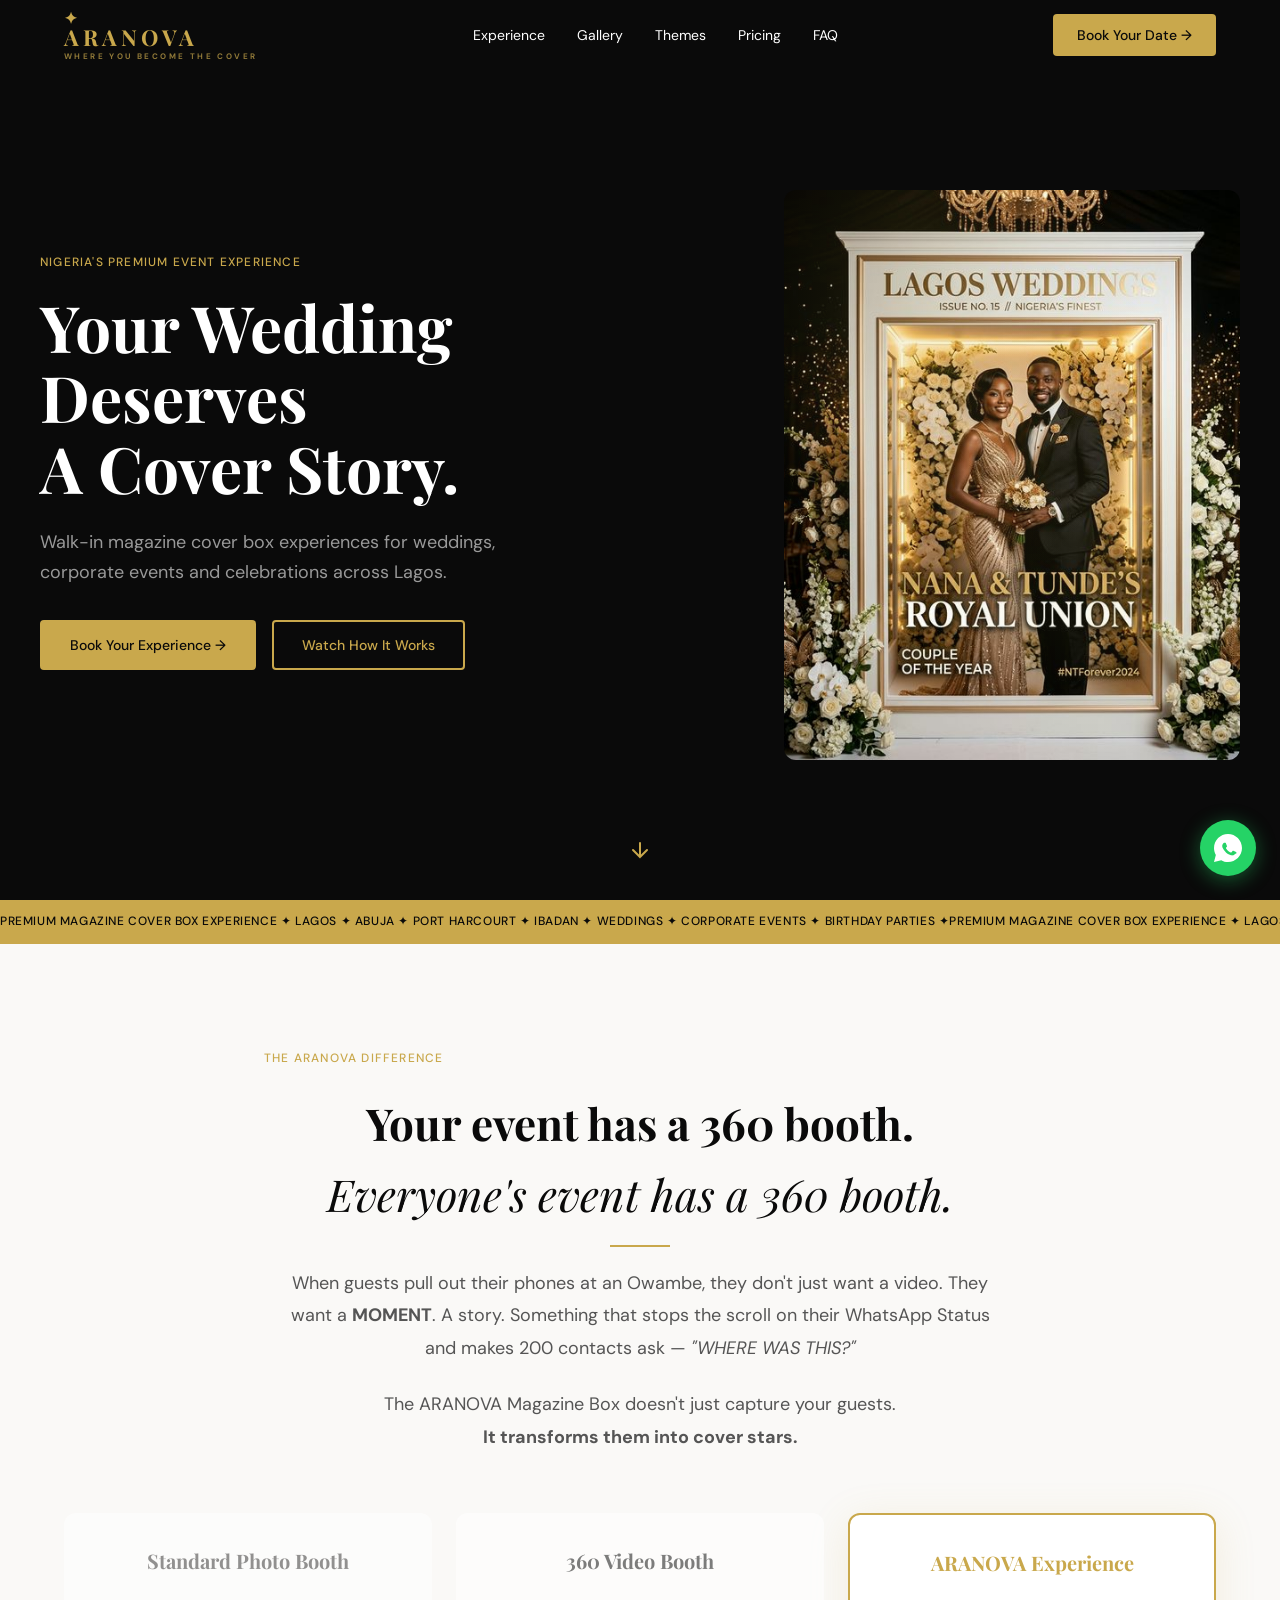
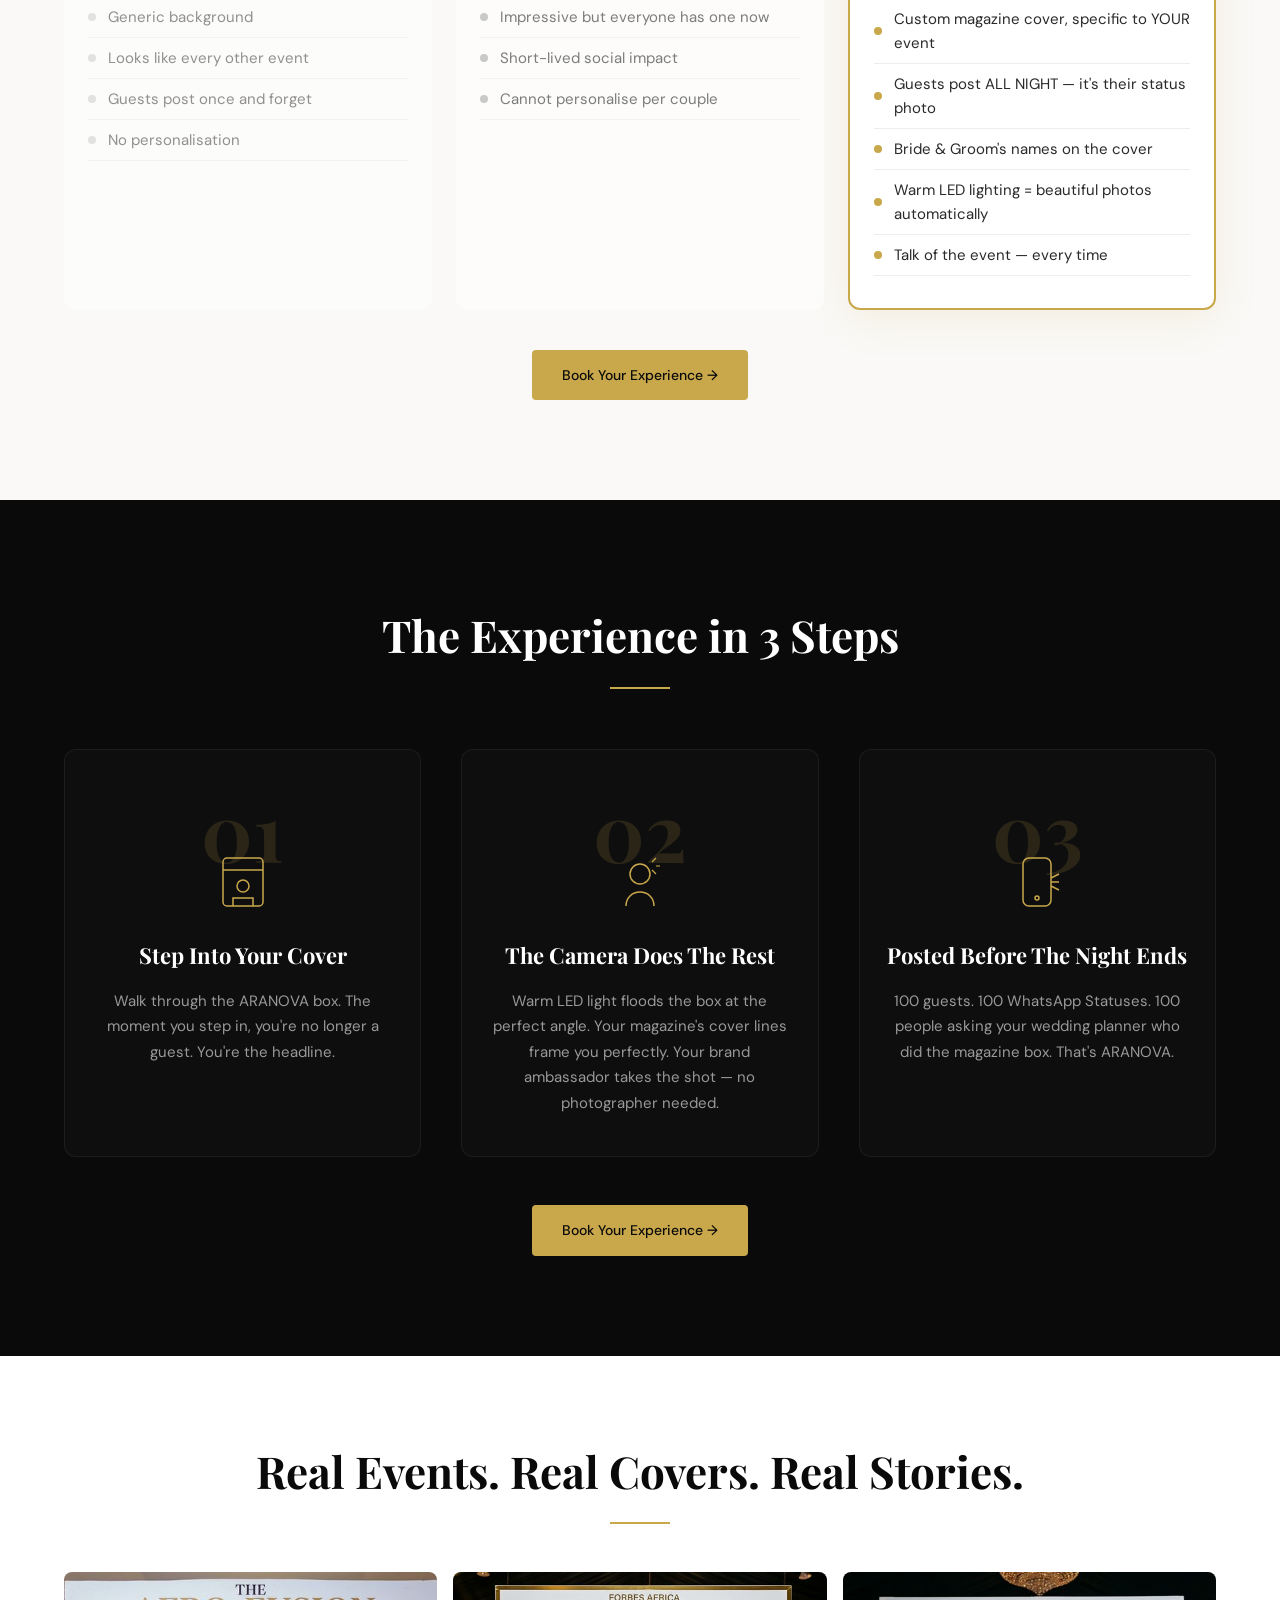
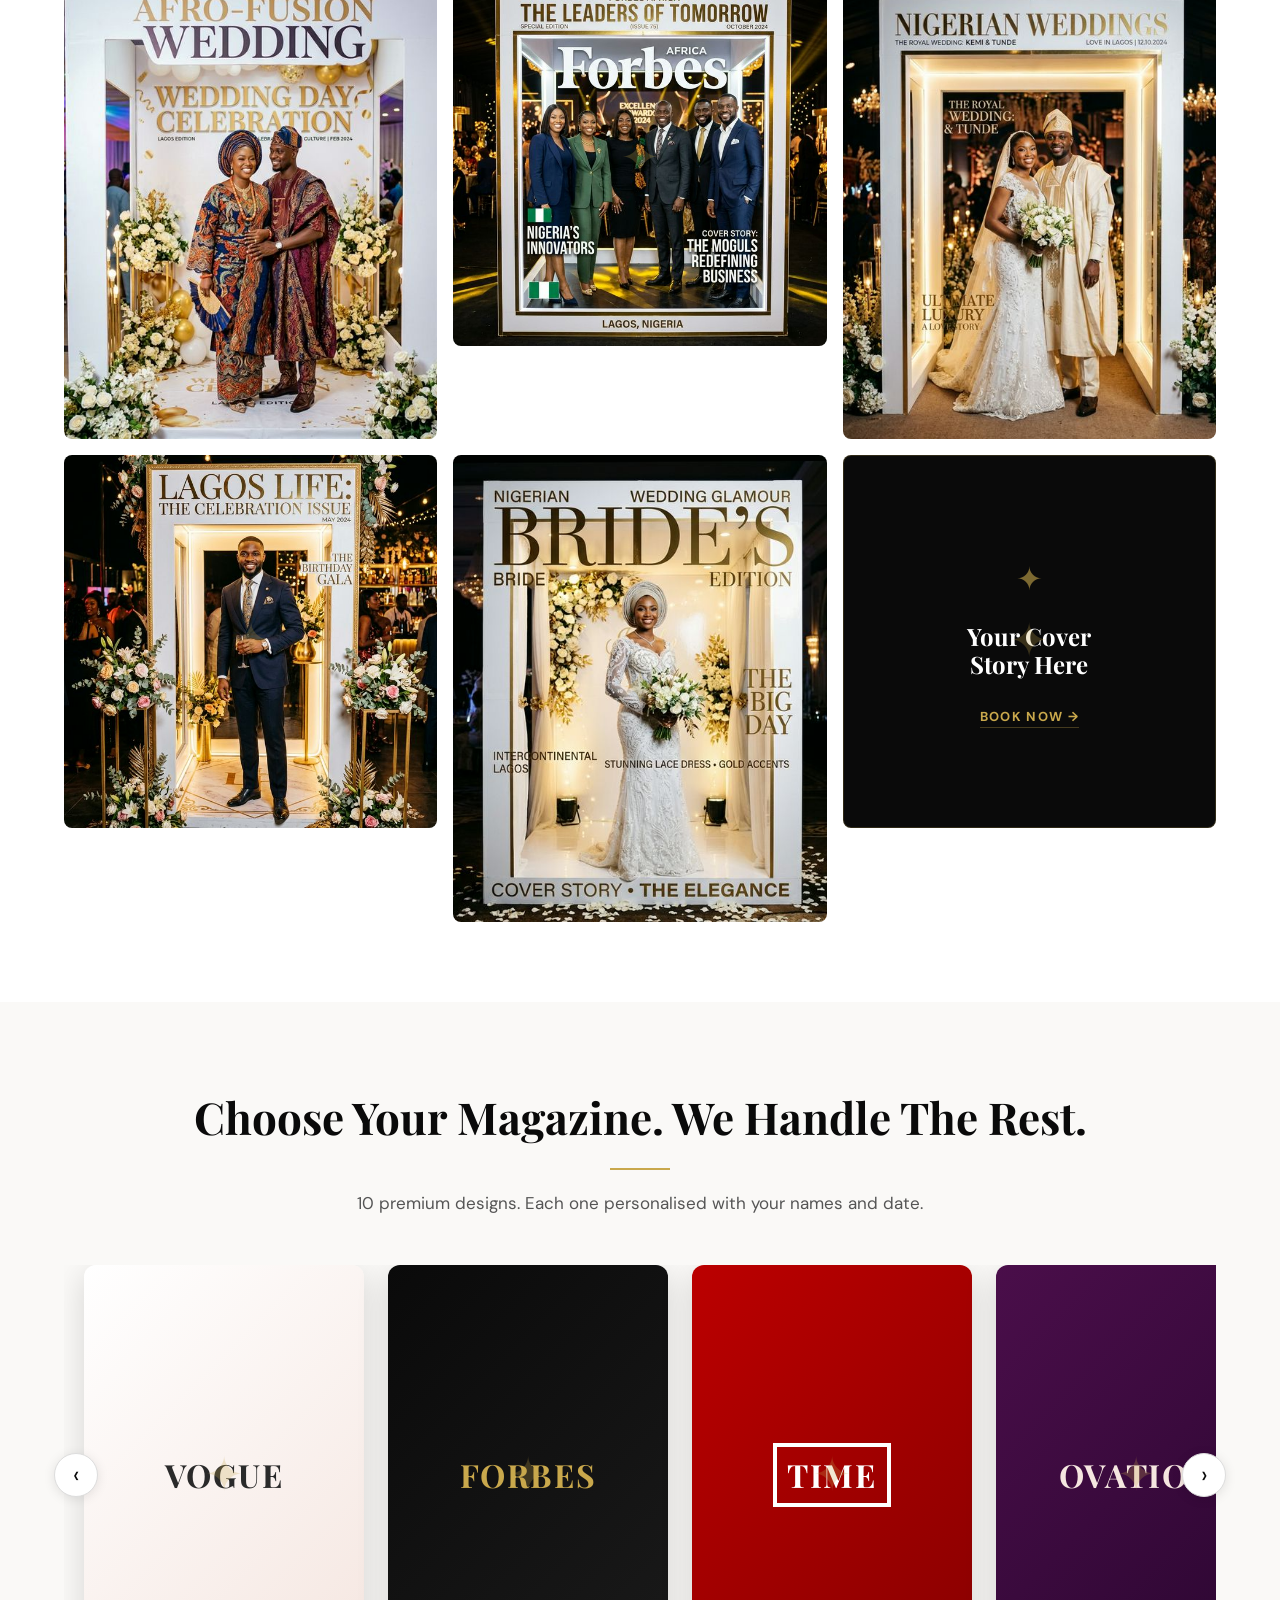
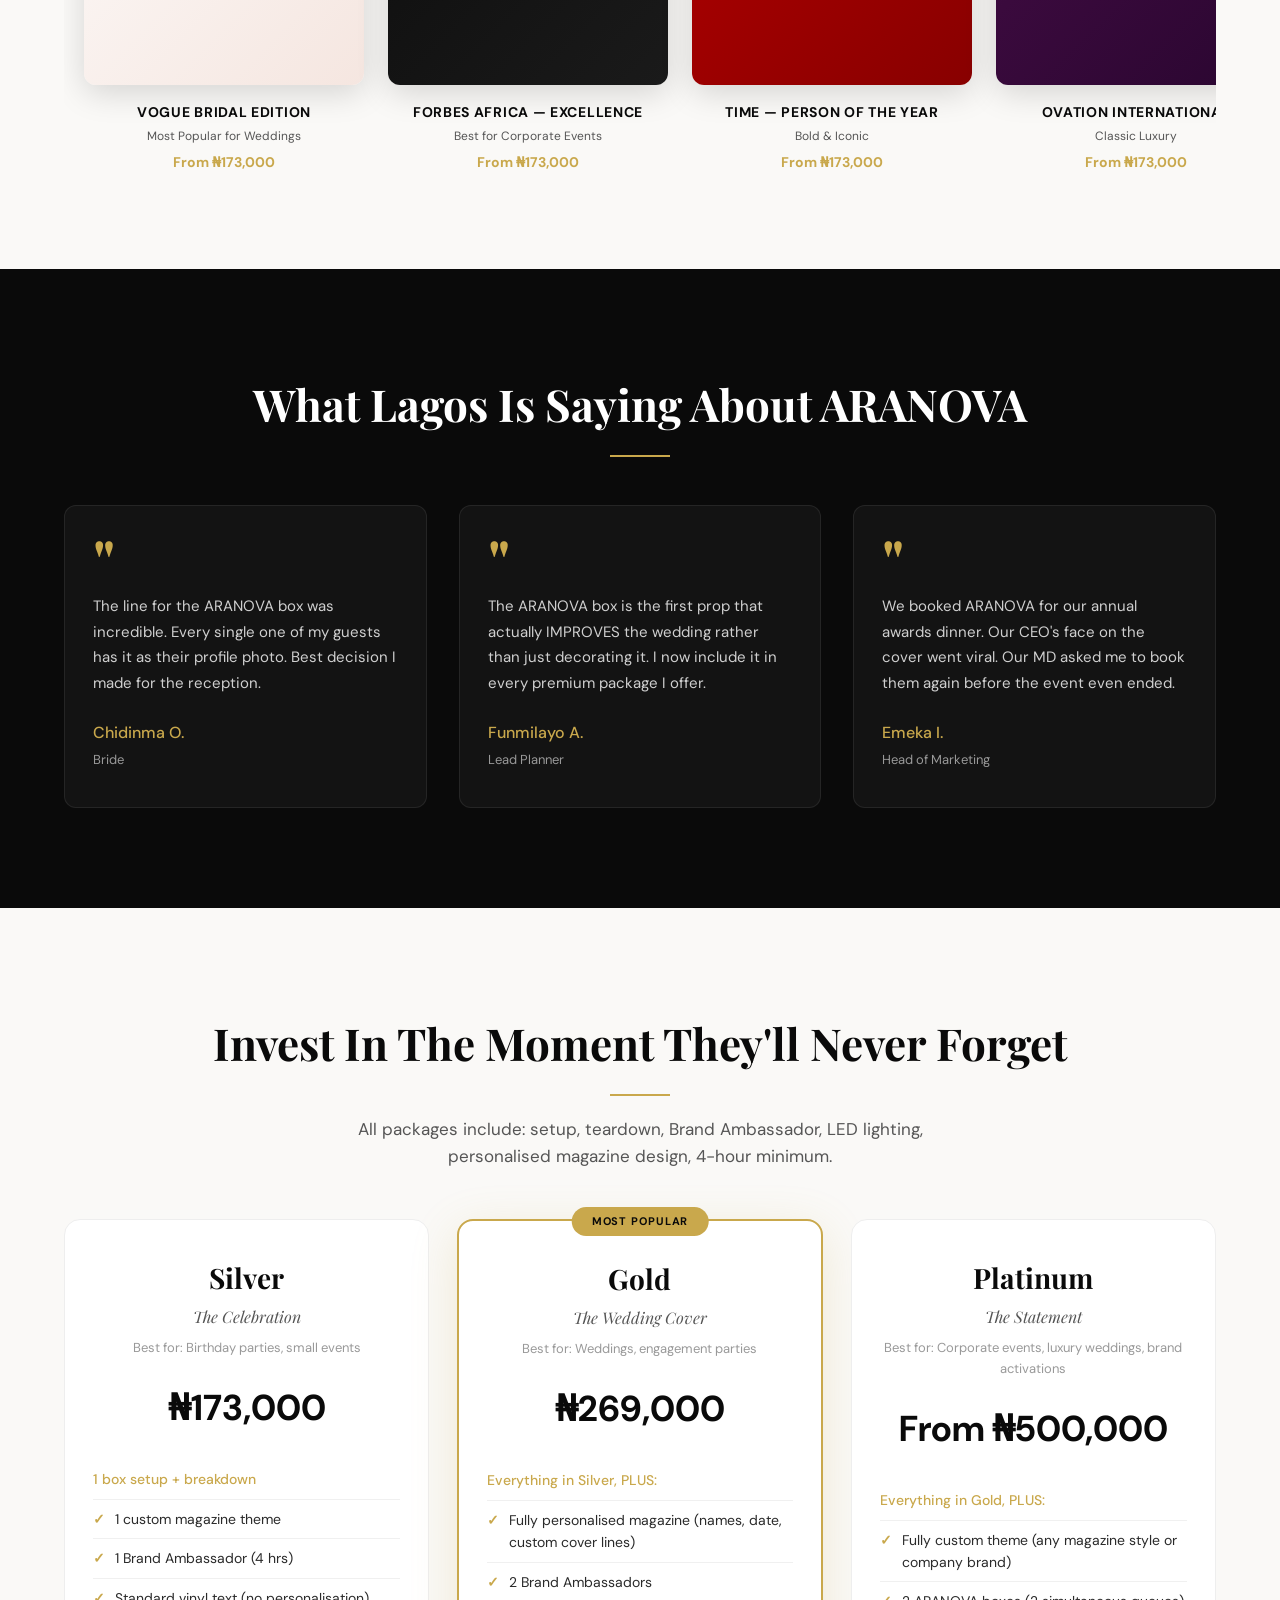
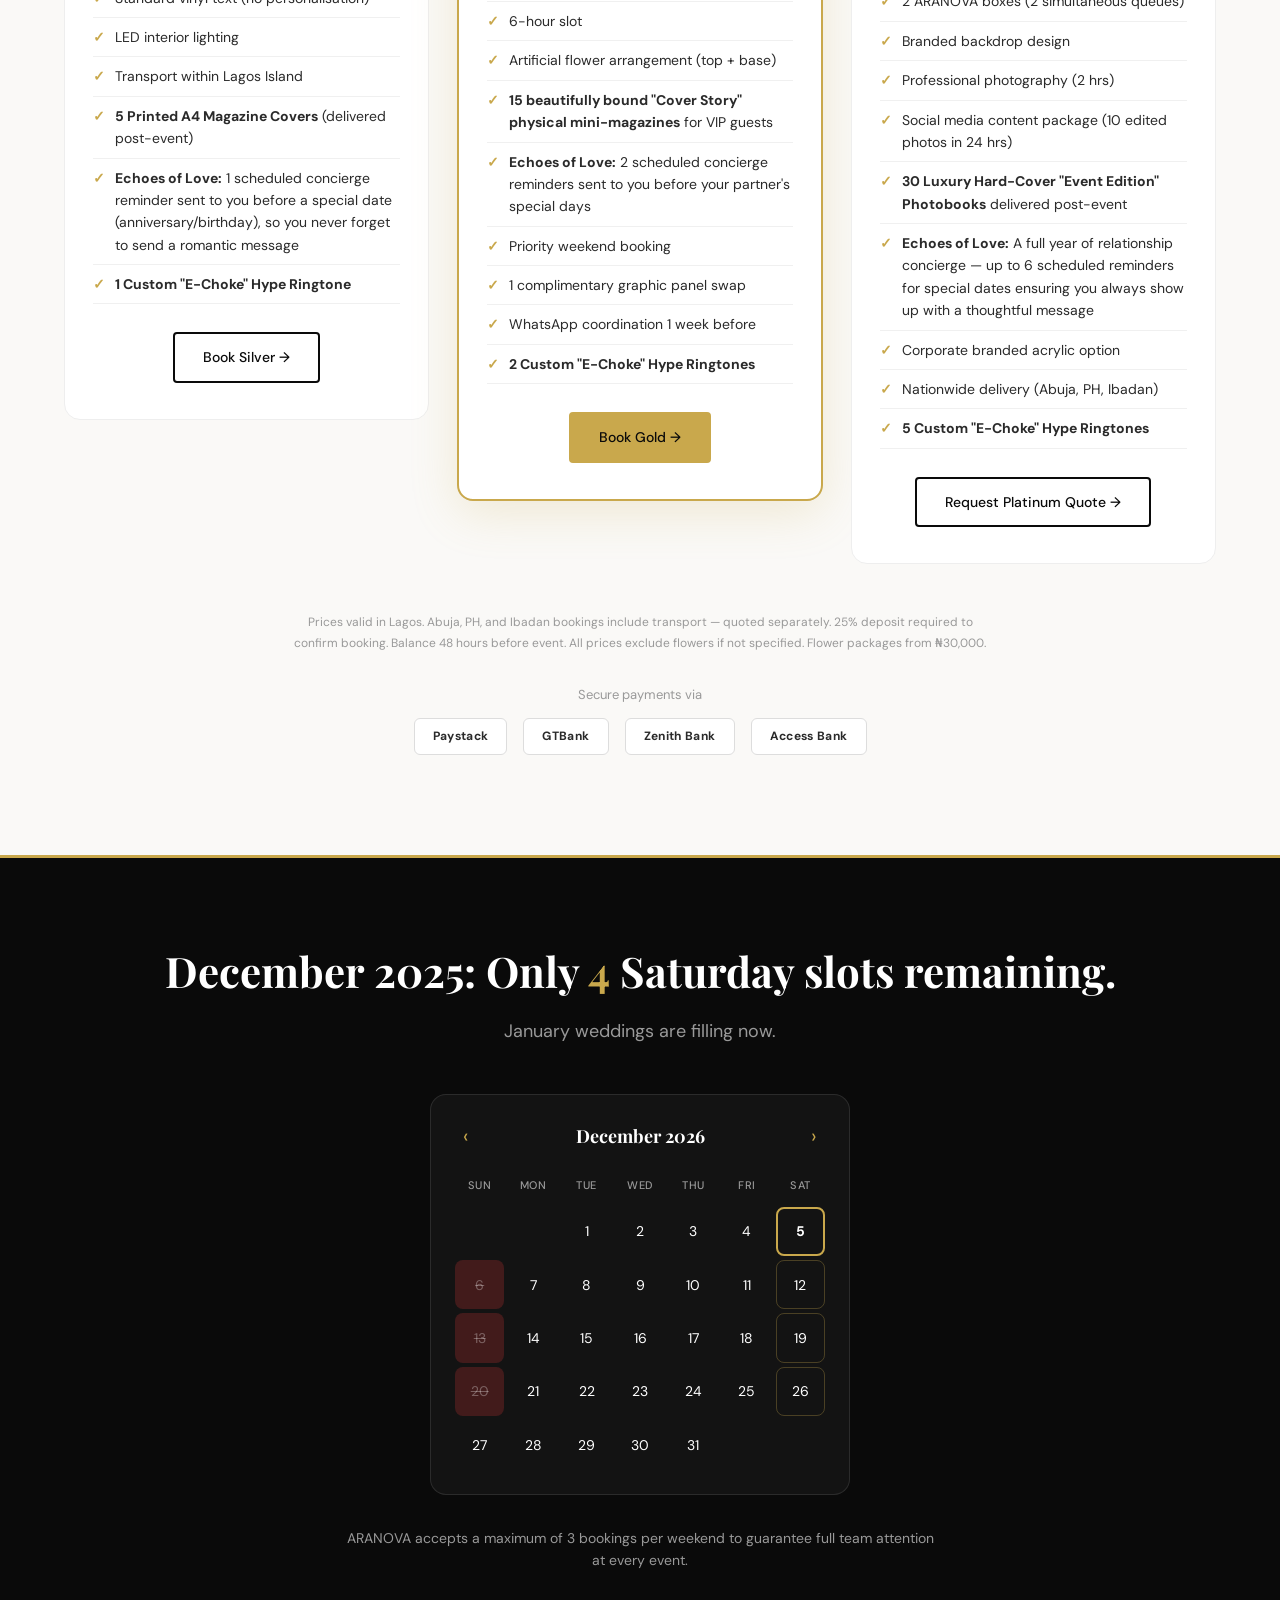
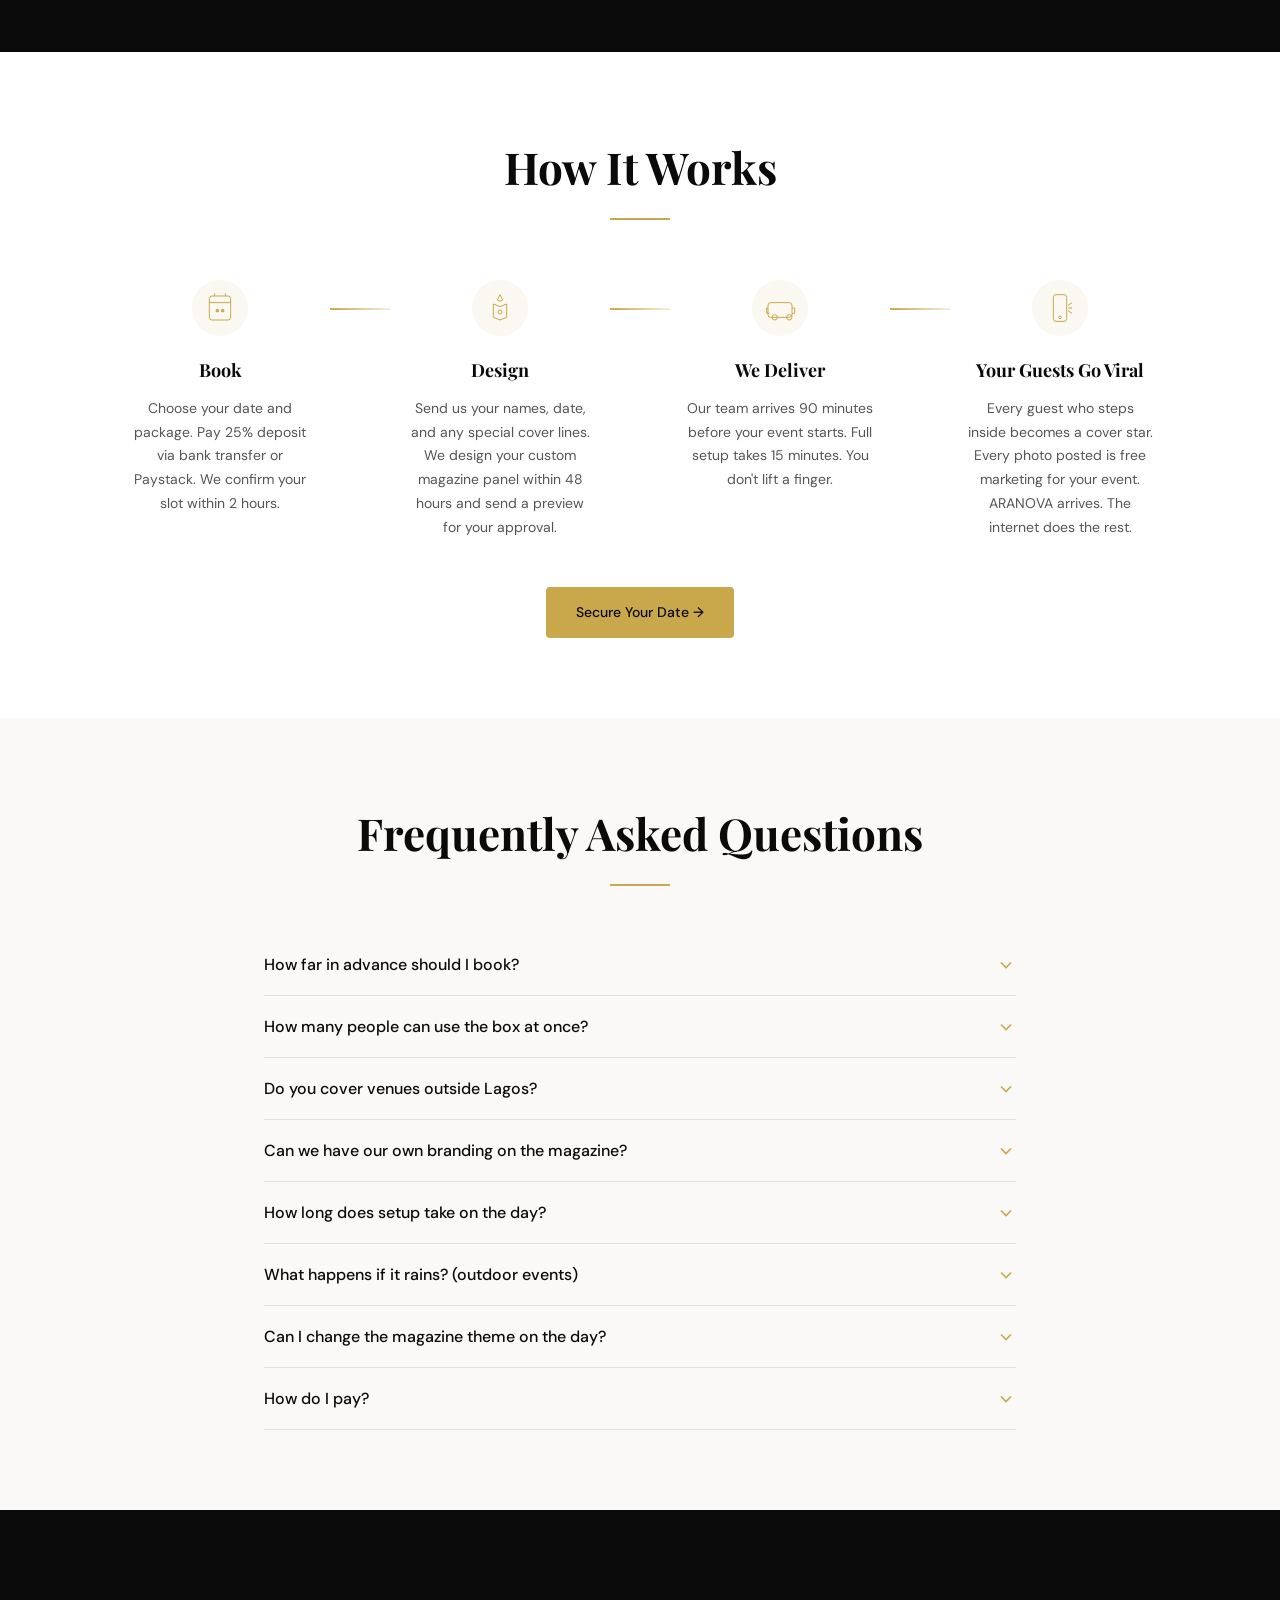
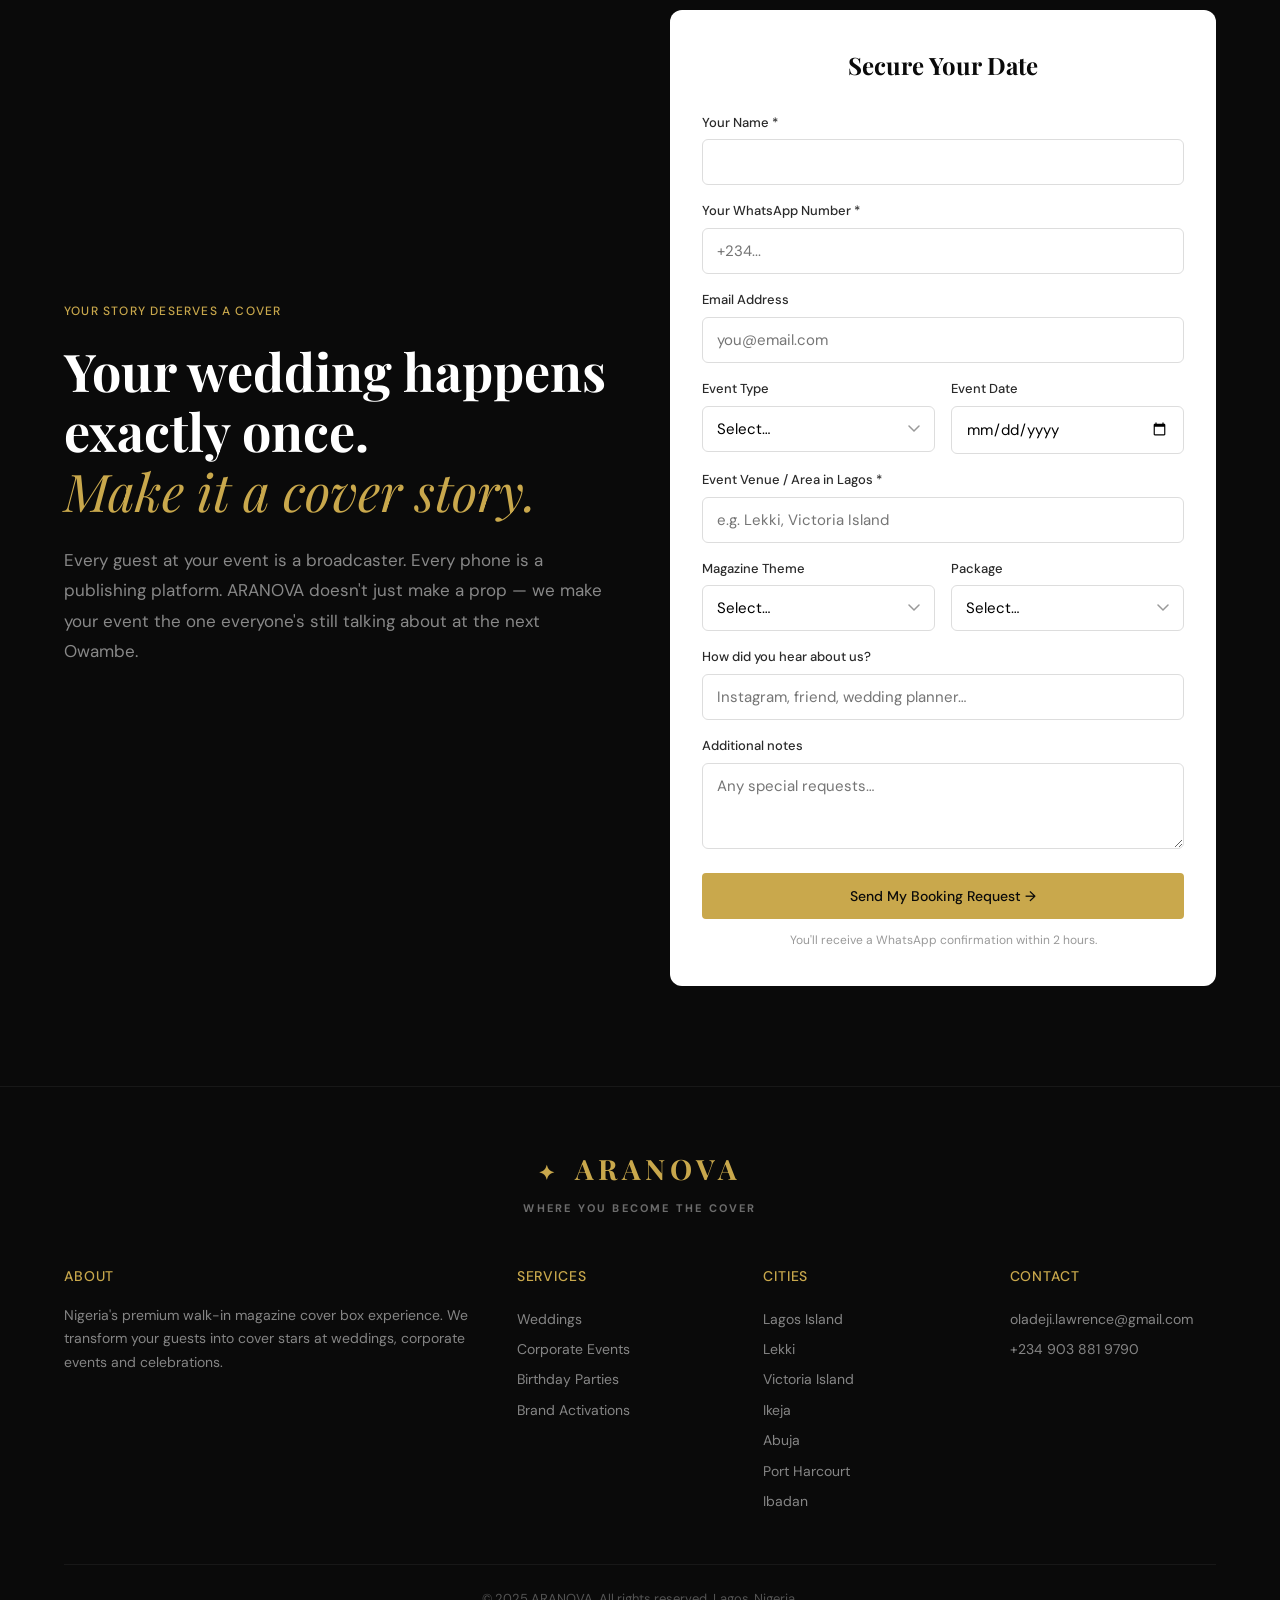
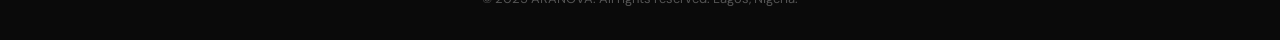
==== index.html @ da3902a8 "Add E-Choke ringtones to pricing deliverables" ====
<!DOCTYPE html>
<html lang="en">

<head>
  <meta charset="UTF-8">
  <meta name="viewport" content="width=device-width, initial-scale=1.0">
  <title>ARANOVA — Magazine Cover Box Experience | Lagos Weddings &amp; Events</title>
  <meta name="description"
    content="Nigeria's premium walk-in magazine cover box for weddings, corporate events and celebrations. VOGUE, Forbes, TIME themes. Lagos, Abuja, Port Harcourt, Ibadan. Book your date.">
  <meta name="keywords"
    content="magazine cover box Lagos, Vogue photo box Nigeria, wedding photo experience Lagos, magazine photo booth Nigeria, Owambe photo box, wedding prop Lagos, magazine cover photo Nigeria, corporate event photo experience Abuja">
  <meta name="author" content="ARANOVA">
  <meta name="robots" content="index, follow">

  <!-- Open Graph -->
  <meta property="og:title" content="ARANOVA — Magazine Cover Box Experience | Lagos Weddings & Events">
  <meta property="og:description"
    content="Nigeria's premium walk-in magazine cover box for weddings, corporate events and celebrations. Book your date.">
  <meta property="og:image" content="assets/hero.jpg">
  <meta property="og:url" content="https://aranova.ng">
  <meta property="og:type" content="website">
  <meta property="og:locale" content="en_NG">

  <!-- Twitter Card -->
  <meta name="twitter:card" content="summary_large_image">
  <meta name="twitter:title" content="ARANOVA — Magazine Cover Box Experience">
  <meta name="twitter:description"
    content="Nigeria's premium walk-in magazine cover box for weddings, corporate events and celebrations.">
  <meta name="twitter:image" content="assets/hero.jpg">

  <!-- Google Fonts -->
  <link rel="preconnect" href="https://fonts.googleapis.com">
  <link rel="preconnect" href="https://fonts.gstatic.com" crossorigin>
  <link
    href="https://fonts.googleapis.com/css2?family=Playfair+Display:ital,wght@0,700;1,400&family=DM+Sans:wght@400;500;700&display=swap"
    rel="stylesheet">

  <link rel="stylesheet" href="styles.css">

  <!-- JSON-LD Schema -->
  <script type="application/ld+json">
  {
    "@context": "https://schema.org",
    "@type": "LocalBusiness",
    "name": "ARANOVA",
    "description": "Nigeria's premium walk-in magazine cover box experience for weddings, corporate events and celebrations.",
    "url": "https://aranova.ng",
    "telephone": "+2349038819790",
    "email": "oladeji.lawrence@gmail.com",
    "address": {
      "@type": "PostalAddress",
      "addressLocality": "Lagos",
      "addressCountry": "NG"
    },
    "areaServed": ["Lagos", "Abuja", "Port Harcourt", "Ibadan"],
    "priceRange": "₦₦₦"
  }
  </script>
  <script type="application/ld+json">
  {
    "@context": "https://schema.org",
    "@type": "EventService",
    "name": "ARANOVA Magazine Cover Box Experience",
    "provider": {
      "@type": "LocalBusiness",
      "name": "ARANOVA"
    },
    "serviceType": "Walk-in magazine cover photo experience",
    "areaServed": ["Lagos", "Abuja", "Port Harcourt"]
  }
  </script>

  <!-- Google Analytics 4 (replace G-XXXXXXXXXX with your ID) -->
  <script async src="https://www.googletagmanager.com/gtag/js?id=G-XXXXXXXXXX"></script>
  <script>
    window.dataLayer = window.dataLayer || [];
    function gtag() { dataLayer.push(arguments); }
    gtag('js', new Date());
    gtag('config', 'G-XXXXXXXXXX');
  </script>
</head>

<body>
  <!-- Scroll Progress Bar -->
  <div class="scroll-progress" id="scrollProgress"></div>

  <!-- ============================================ -->
  <!-- SECTION 3.1 — STICKY NAVIGATION BAR          -->
  <!-- ============================================ -->
  <nav class="navbar" id="navbar">
    <div class="nav-container">
      <a href="#" class="nav-logo">
        <span class="logo-star">✦</span> ARANOVA
        <span class="logo-tagline">WHERE YOU BECOME THE COVER</span>
      </a>
      <ul class="nav-links" id="navLinks">
        <li><a href="#experience" data-nav>Experience</a></li>
        <li><a href="#gallery" data-nav>Gallery</a></li>
        <li><a href="#themes" data-nav>Themes</a></li>
        <li><a href="#pricing" data-nav>Pricing</a></li>
        <li><a href="#faq" data-nav>FAQ</a></li>
      </ul>
      <a href="#booking" class="nav-cta" data-cta="nav_book">Book Your Date →</a>
      <button class="nav-toggle" id="navToggle" aria-label="Toggle navigation">
        <span></span><span></span><span></span>
      </button>
    </div>
  </nav>

  <!-- ============================================ -->
  <!-- SECTION 3.2 — HERO SECTION                   -->
  <!-- ============================================ -->
  <section class="hero" id="hero">
    <div class="hero-content">
      <div class="hero-text">
        <span class="hero-label reveal">NIGERIA'S PREMIUM EVENT EXPERIENCE</span>
        <h1 class="hero-headline reveal">Your Wedding Deserves<br>A Cover Story.</h1>
        <p class="hero-sub reveal">Walk-in magazine cover box experiences for weddings, corporate events and
          celebrations across Lagos.</p>
        <div class="hero-ctas reveal">
          <a href="#booking" class="btn btn-primary" data-cta="hero_book">Book Your Experience →</a>
          <a href="#experience" class="btn btn-secondary" data-cta="hero_watch">Watch How It Works</a>
        </div>
      </div>
      <div class="hero-visual reveal">
        <div class="hero-image-wrapper">
          <img src="assets/hero.jpg"
            alt="ARANOVA magazine cover box experience — couple posing in a luxury white box with floral accents"
            loading="eager" width="600" height="750">
          <div class="sparkle-overlay"></div>
        </div>
      </div>
    </div>
    <a href="#ticker" class="scroll-indicator" aria-label="Scroll down">
      <svg width="24" height="24" viewBox="0 0 24 24" fill="none">
        <path d="M12 5v14M5 12l7 7 7-7" stroke="#C9A84C" stroke-width="2" stroke-linecap="round" />
      </svg>
    </a>
  </section>

  <!-- ============================================ -->
  <!-- SECTION 3.3 — SOCIAL PROOF TICKER             -->
  <!-- ============================================ -->
  <section class="ticker" id="ticker">
    <div class="ticker-track">
      <div class="ticker-content">
        <span>PREMIUM MAGAZINE COVER BOX EXPERIENCE ✦ LAGOS ✦ ABUJA ✦ PORT HARCOURT ✦ IBADAN ✦ WEDDINGS ✦ CORPORATE
          EVENTS ✦ BIRTHDAY PARTIES ✦ </span>
        <span>PREMIUM MAGAZINE COVER BOX EXPERIENCE ✦ LAGOS ✦ ABUJA ✦ PORT HARCOURT ✦ IBADAN ✦ WEDDINGS ✦ CORPORATE
          EVENTS ✦ BIRTHDAY PARTIES ✦ </span>
      </div>
    </div>
  </section>

  <!-- ============================================ -->
  <!-- SECTION 3.4 — THE PROBLEM SECTION             -->
  <!-- ============================================ -->
  <section class="difference" id="difference">
    <div class="container narrow">
      <span class="eyebrow reveal">THE ARANOVA DIFFERENCE</span>
      <h2 class="section-title reveal">Your event has a 360 booth.<br><em>Everyone's event has a 360 booth.</em></h2>
      <p class="difference-body reveal">When guests pull out their phones at an Owambe, they don't just want a video.
        They want a <strong>MOMENT</strong>. A story. Something that stops the scroll on their WhatsApp Status and makes
        200 contacts ask — <em>"WHERE WAS THIS?"</em></p>
      <p class="difference-body reveal">The ARANOVA Magazine Box doesn't just capture your guests.<br><strong>It
          transforms them into cover stars.</strong></p>
    </div>
    <div class="container comparison-grid reveal">
      <div class="comparison-card comparison-faded">
        <h3>Standard Photo Booth</h3>
        <ul>
          <li>Generic background</li>
          <li>Looks like every other event</li>
          <li>Guests post once and forget</li>
          <li>No personalisation</li>
        </ul>
      </div>
      <div class="comparison-card comparison-blurred">
        <h3>360 Video Booth</h3>
        <ul>
          <li>Impressive but everyone has one now</li>
          <li>Short-lived social impact</li>
          <li>Cannot personalise per couple</li>
        </ul>
      </div>
      <div class="comparison-card comparison-highlight">
        <h3>ARANOVA Experience</h3>
        <ul>
          <li>Custom magazine cover, specific to YOUR event</li>
          <li>Guests post ALL NIGHT — it's their status photo</li>
          <li>Bride &amp; Groom's names on the cover</li>
          <li>Warm LED lighting = beautiful photos automatically</li>
          <li>Talk of the event — every time</li>
        </ul>
      </div>
    </div>
    <div class="container" style="text-align:center;margin-top:2.5rem;">
      <a href="#booking" class="btn btn-primary" data-cta="difference_book">Book Your Experience →</a>
    </div>
  </section>

  <!-- ============================================ -->
  <!-- SECTION 3.5 — THE EXPERIENCE SECTION          -->
  <!-- ============================================ -->
  <section class="experience" id="experience">
    <div class="container">
      <h2 class="section-title light reveal">The Experience in 3 Steps</h2>
      <div class="steps-grid">
        <div class="step-card reveal">
          <span class="step-number">01</span>
          <div class="step-icon">
            <svg viewBox="0 0 64 64" fill="none" stroke="#C9A84C" stroke-width="1.5">
              <rect x="12" y="8" width="40" height="48" rx="4" />
              <path d="M12 20h40M22 56v-8h20v8" />
              <circle cx="32" cy="36" r="6" />
            </svg>
          </div>
          <h3>Step Into Your Cover</h3>
          <p>Walk through the ARANOVA box. The moment you step in, you're no longer a guest. You're the headline.</p>
        </div>
        <div class="step-card reveal">
          <span class="step-number">02</span>
          <div class="step-icon">
            <svg viewBox="0 0 64 64" fill="none" stroke="#C9A84C" stroke-width="1.5">
              <circle cx="32" cy="24" r="10" />
              <path d="M18 56c0-8 6-14 14-14s14 6 14 14" />
              <path d="M44 12l4-4M48 16l4 0M44 20l4 4" stroke-width="1.2" />
            </svg>
          </div>
          <h3>The Camera Does The Rest</h3>
          <p>Warm LED light floods the box at the perfect angle. Your magazine's cover lines frame you perfectly. Your
            brand ambassador takes the shot — no photographer needed.</p>
        </div>
        <div class="step-card reveal">
          <span class="step-number">03</span>
          <div class="step-icon">
            <svg viewBox="0 0 64 64" fill="none" stroke="#C9A84C" stroke-width="1.5">
              <rect x="18" y="8" width="28" height="48" rx="6" />
              <circle cx="32" cy="48" r="2" />
              <path d="M46 28l8-4M46 32h8M46 36l8 4" />
            </svg>
          </div>
          <h3>Posted Before The Night Ends</h3>
          <p>100 guests. 100 WhatsApp Statuses. 100 people asking your wedding planner who did the magazine box. That's
            ARANOVA.</p>
        </div>
      </div>
      <div style="text-align:center;margin-top:3rem;">
        <a href="#booking" class="btn btn-primary" data-cta="experience_book">Book Your Experience →</a>
      </div>
    </div>
  </section>

  <!-- ============================================ -->
  <!-- SECTION 3.6 — PHOTO GALLERY                   -->
  <!-- ============================================ -->
  <section class="gallery" id="gallery">
    <div class="container">
      <h2 class="section-title reveal">Real Events. Real Covers. Real Stories.</h2>
      <div class="gallery-grid">
        <div class="gallery-item portrait reveal">
          <div class="gallery-overlay"><span></span></div><img src="assets/gallery-5.jpg"
            alt="Wedding couple at ARANOVA magazine cover box" loading="lazy" width="400" height="500">
        </div>
        <div class="gallery-item square reveal">
          <div class="gallery-overlay"><span></span></div><img src="assets/gallery-4.jpg"
            alt="Corporate event ARANOVA cover" loading="lazy" width="400" height="400">
        </div>
        <div class="gallery-item portrait reveal">
          <div class="gallery-overlay"><span></span></div><img src="assets/gallery-1.jpg"
            alt="Bride in ARANOVA magazine box" loading="lazy" width="400" height="500">
        </div>
        <div class="gallery-item square reveal">
          <div class="gallery-overlay"><span></span></div><img src="assets/gallery-2.jpg"
            alt="Birthday celebration ARANOVA experience" loading="lazy" width="400" height="400">
        </div>
        <div class="gallery-item portrait reveal">
          <div class="gallery-overlay"><span></span></div><img src="assets/gallery-3.jpg"
            alt="Bride inside ARANOVA cover" loading="lazy" width="400" height="500">
        </div>
        <!-- 6th item to complete the grid -->
        <a href="#booking" class="gallery-item square reveal gallery-cta-item">
          <div class="gallery-cta-content">
            <span class="gallery-cta-star">✦</span>
            <h3>Your Cover<br>Story Here</h3>
            <span class="gallery-cta-link">Book Now →</span>
          </div>
        </a>
      </div>
    </div>
  </section>

  <!-- ============================================ -->
  <!-- SECTION 3.7 — MAGAZINE THEME SHOWCASE         -->
  <!-- ============================================ -->
  <section class="themes" id="themes">
    <div class="container">
      <h2 class="section-title reveal">Choose Your Magazine. We Handle The Rest.</h2>
      <p class="section-subtitle reveal">10 premium designs. Each one personalised with your names and date.</p>
      <div class="themes-carousel-wrapper">
        <button class="carousel-arrow carousel-prev" id="themesPrev" aria-label="Previous theme">‹</button>
        <div class="themes-track" id="themesTrack">
          <div class="theme-card reveal">
            <div class="theme-preview" style="background:linear-gradient(135deg,#fff 0%,#f5e6e0 100%);">
              <div class="theme-placeholder">VOGUE</div>
            </div>
            <span class="theme-name">VOGUE BRIDAL EDITION</span>
            <span class="theme-tag">Most Popular for Weddings</span>
            <span class="theme-price">From ₦173,000</span>
          </div>
          <div class="theme-card reveal">
            <div class="theme-preview" style="background:linear-gradient(135deg,#0a0a0a 0%,#1a1a1a 100%);">
              <div class="theme-placeholder" style="color:#C9A84C">FORBES</div>
            </div>
            <span class="theme-name">FORBES AFRICA — EXCELLENCE</span>
            <span class="theme-tag">Best for Corporate Events</span>
            <span class="theme-price">From ₦173,000</span>
          </div>
          <div class="theme-card reveal">
            <div class="theme-preview" style="background:linear-gradient(135deg,#b00 0%,#800 100%);">
              <div class="theme-placeholder" style="color:white; border:4px solid white; padding:10px;">TIME</div>
            </div>
            <span class="theme-name">TIME — PERSON OF THE YEAR</span>
            <span class="theme-tag">Bold &amp; Iconic</span>
            <span class="theme-price">From ₦173,000</span>
          </div>
          <div class="theme-card reveal">
            <div class="theme-preview" style="background:linear-gradient(135deg,#4a0e4a 0%,#2a0630 100%);">
              <div class="theme-placeholder" style="color:#f5e6e0">OVATION</div>
            </div>
            <span class="theme-name">OVATION INTERNATIONAL</span>
            <span class="theme-tag">Classic Luxury</span>
            <span class="theme-price">From ₦173,000</span>
          </div>
          <div class="theme-card reveal">
            <div class="theme-preview" style="background:linear-gradient(135deg,#c88040 0%,#a06030 100%);">
              <div class="theme-placeholder" style="color:white;font-family:serif;">CITY PEOPLE</div>
            </div>
            <span class="theme-name">CITY PEOPLE — SOCIETY WEDDING</span>
            <span class="theme-tag">Warm &amp; Nigerian</span>
            <span class="theme-price">From ₦173,000</span>
          </div>
          <div class="theme-card reveal">
            <div class="theme-preview" style="background:linear-gradient(135deg,#e040a0 0%,#8020c0 100%);">
              <div class="theme-placeholder" style="color:white;font-weight:900;letter-spacing:4px;">ARISE</div>
            </div>
            <span class="theme-name">ARISE MAGAZINE</span>
            <span class="theme-tag">Fashion-Forward</span>
            <span class="theme-price">From ₦173,000</span>
          </div>
          <div class="theme-card reveal">
            <div class="theme-preview" style="background:linear-gradient(135deg,#c9a84c 0%,#0a0a0a 100%);">
              <div class="theme-placeholder" style="color:white;font-family:sans-serif;font-weight:700;">LAGOS<br>BIG
                BOY</div>
            </div>
            <span class="theme-name">LAGOS BIG BOY / BIG GIRL</span>
            <span class="theme-tag">Bold &amp; Fun</span>
            <span class="theme-price">From ₦173,000</span>
          </div>
          <div class="theme-card reveal">
            <div class="theme-preview" style="background:linear-gradient(135deg,#0a1a3a 0%,#0a0a2a 100%);">
              <div class="theme-placeholder" style="color:#C9A84C;font-family:serif;">CEO</div>
            </div>
            <span class="theme-name">CEO OF THE YEAR — CORPORATE</span>
            <span class="theme-tag">Best for Awards &amp; Galas</span>
            <span class="theme-price">From ₦173,000</span>
          </div>
          <div class="theme-card reveal">
            <div class="theme-preview" style="background:linear-gradient(135deg,#1a5a1a 0%,#0a3a0a 100%);">
              <div class="theme-placeholder" style="color:white;font-weight:700;">ASO ROCK</div>
            </div>
            <span class="theme-name">ASO ROCK ROCKSTAR</span>
            <span class="theme-tag">Humorous &amp; Memorable</span>
            <span class="theme-price">From ₦173,000</span>
          </div>
          <div class="theme-card reveal">
            <div class="theme-preview" style="background:linear-gradient(135deg,#ff6040 0%,#c02040 100%);">
              <div class="theme-placeholder" style="color:white;font-family:serif;font-style:italic;">Nollywood</div>
            </div>
            <span class="theme-name">NOLLYWOOD STAR</span>
            <span class="theme-tag">Entertainment Vibes</span>
            <span class="theme-price">From ₦173,000</span>
          </div>
        </div>
        <button class="carousel-arrow carousel-next" id="themesNext" aria-label="Next theme">›</button>
      </div>
    </div>
  </section>

  <!-- ============================================ -->
  <!-- SECTION 3.8 — TESTIMONIALS                    -->
  <!-- ============================================ -->
  <section class="testimonials" id="testimonials">
    <div class="container">
      <h2 class="section-title light reveal">What Lagos Is Saying About ARANOVA</h2>
      <div class="testimonials-grid">
        <div class="testimonial-card reveal">
          <span class="quote-mark">"</span>
          <p>The line for the ARANOVA box was incredible. Every single one of my guests has it as their profile photo.
            Best decision I made for the reception.</p>
          <div class="testimonial-author">
            <strong>Chidinma O.</strong>
            <span>Bride</span>
          </div>
        </div>
        <div class="testimonial-card reveal">
          <span class="quote-mark">"</span>
          <p>The ARANOVA box is the first prop that actually IMPROVES the wedding rather than just decorating it. I now
            include it in every premium package I offer.</p>
          <div class="testimonial-author">
            <strong>Funmilayo A.</strong>
            <span>Lead Planner</em>
          </div>
        </div>
        <div class="testimonial-card reveal">
          <span class="quote-mark">"</span>
          <p>We booked ARANOVA for our annual awards dinner. Our CEO's face on the cover went viral. Our MD asked me to
            book them again before the event even ended.</p>
          <div class="testimonial-author">
            <strong>Emeka I.</strong>
            <span>Head of Marketing</span>
          </div>
        </div>
      </div>
    </div>
  </section>

  <!-- ============================================ -->
  <!-- SECTION 3.9 — PRICING SECTION                 -->
  <!-- ============================================ -->
  <section class="pricing" id="pricing">
    <div class="container">
      <h2 class="section-title reveal">Invest In The Moment They'll Never Forget</h2>
      <p class="section-subtitle reveal">All packages include: setup, teardown, Brand Ambassador, LED lighting,
        personalised magazine design, 4-hour minimum.</p>
      <div class="pricing-grid">
        <!-- SILVER -->
        <div class="pricing-card reveal">
          <div class="pricing-header">
            <h3>Silver</h3>
            <span class="pricing-subtitle">The Celebration</span>
            <span class="pricing-best">Best for: Birthday parties, small events</span>
          </div>
          <div class="pricing-amount">₦173,000</div>
          <ul class="pricing-features">
            <li>1 box setup + breakdown</li>
            <li>1 custom magazine theme</li>
            <li>1 Brand Ambassador (4 hrs)</li>
            <li>Standard vinyl text (no personalisation)</li>
            <li>LED interior lighting</li>
            <li>Transport within Lagos Island</li>
            <li><strong>5 Printed A4 Magazine Covers</strong> (delivered post-event)</li>
            <li><strong>Echoes of Love:</strong> 1 scheduled concierge reminder sent to you before a special date
              (anniversary/birthday), so you never forget to send a romantic message</li>
            <li><strong>1 Custom "E-Choke" Hype Ringtone</strong></li>
          </ul>
          <a href="#booking" class="btn btn-outline-dark" data-cta="book_silver" data-package="Silver — ₦173,000">Book
            Silver →</a>
        </div>
        <!-- GOLD — MOST POPULAR -->
        <div class="pricing-card pricing-popular reveal">
          <div class="popular-badge">MOST POPULAR</div>
          <div class="pricing-header">
            <h3>Gold</h3>
            <span class="pricing-subtitle">The Wedding Cover</span>
            <span class="pricing-best">Best for: Weddings, engagement parties</span>
          </div>
          <div class="pricing-amount">₦269,000</div>
          <ul class="pricing-features">
            <li>Everything in Silver, PLUS:</li>
            <li>Fully personalised magazine (names, date, custom cover lines)</li>
            <li>2 Brand Ambassadors</li>
            <li>6-hour slot</li>
            <li>Artificial flower arrangement (top + base)</li>
            <li><strong>15 beautifully bound "Cover Story" physical mini-magazines</strong> for VIP guests</li>
            <li><strong>Echoes of Love:</strong> 2 scheduled concierge reminders sent to you before your partner's
              special days</li>
            <li>Priority weekend booking</li>
            <li>1 complimentary graphic panel swap</li>
            <li>WhatsApp coordination 1 week before</li>
            <li><strong>2 Custom "E-Choke" Hype Ringtones</strong></li>
          </ul>
          <a href="#booking" class="btn btn-primary" data-cta="book_gold" data-package="Gold — ₦269,000">Book Gold →</a>
        </div>
        <!-- PLATINUM -->
        <div class="pricing-card reveal">
          <div class="pricing-header">
            <h3>Platinum</h3>
            <span class="pricing-subtitle">The Statement</span>
            <span class="pricing-best">Best for: Corporate events, luxury weddings, brand activations</span>
          </div>
          <div class="pricing-amount">From ₦500,000</div>
          <ul class="pricing-features">
            <li>Everything in Gold, PLUS:</li>
            <li>Fully custom theme (any magazine style or company brand)</li>
            <li>2 ARANOVA boxes (2 simultaneous queues)</li>
            <li>Branded backdrop design</li>
            <li>Professional photography (2 hrs)</li>
            <li>Social media content package (10 edited photos in 24 hrs)</li>
            <li><strong>30 Luxury Hard-Cover "Event Edition" Photobooks</strong> delivered post-event</li>
            <li><strong>Echoes of Love:</strong> A full year of relationship concierge — up to 6 scheduled reminders for
              special dates ensuring you always show up with a thoughtful message</li>
            <li>Corporate branded acrylic option</li>
            <li>Nationwide delivery (Abuja, PH, Ibadan)</li>
            <li><strong>5 Custom "E-Choke" Hype Ringtones</strong></li>
          </ul>
          <a href="#booking" class="btn btn-outline-dark" data-cta="book_platinum"
            data-package="Platinum — From ₦500,000">Request Platinum Quote →</a>
        </div>
      </div>
      <p class="pricing-disclaimer reveal">Prices valid in Lagos. Abuja, PH, and Ibadan bookings include transport —
        quoted separately. 25% deposit required to confirm booking. Balance 48 hours before event. All prices exclude
        flowers if not specified. Flower packages from ₦30,000.</p>
      <div class="payment-trust reveal">
        <span>Secure payments via</span>
        <div class="trust-badges">
          <span class="trust-badge">Paystack</span>
          <span class="trust-badge">GTBank</span>
          <span class="trust-badge">Zenith Bank</span>
          <span class="trust-badge">Access Bank</span>
        </div>
      </div>
    </div>
  </section>

  <!-- ============================================ -->
  <!-- SECTION 3.10 — SCARCITY / URGENCY BLOCK       -->
  <!-- ============================================ -->
  <section class="urgency" id="urgency">
    <div class="container">
      <h2 class="urgency-headline reveal">December 2025: Only <span class="counter" data-target="4">0</span> Saturday
        slots remaining.</h2>
      <p class="urgency-sub reveal">January weddings are filling now.</p>
      <div class="calendar-widget reveal" id="calendarWidget">
        <!-- Calendar rendered by JS -->
      </div>
      <p class="urgency-note reveal">ARANOVA accepts a maximum of 3 bookings per weekend to guarantee full team
        attention at every event.</p>
    </div>
  </section>

  <!-- ============================================ -->
  <!-- SECTION 3.11 — HOW IT WORKS                   -->
  <!-- ============================================ -->
  <section class="how-it-works" id="how-it-works">
    <div class="container">
      <h2 class="section-title reveal">How It Works</h2>
      <div class="timeline">
        <div class="timeline-step reveal">
          <div class="timeline-icon">
            <svg viewBox="0 0 48 48" fill="none" stroke="#C9A84C" stroke-width="1.5">
              <rect x="8" y="6" width="32" height="36" rx="4" />
              <path d="M16 6V2M32 6V2M8 16h32" />
              <circle cx="20" cy="28" r="2" fill="#C9A84C" />
              <circle cx="28" cy="28" r="2" fill="#C9A84C" />
            </svg>
          </div>
          <h3>Book</h3>
          <p>Choose your date and package. Pay 25% deposit via bank transfer or Paystack. We confirm your slot within 2
            hours.</p>
        </div>
        <div class="timeline-connector"></div>
        <div class="timeline-step reveal">
          <div class="timeline-icon">
            <svg viewBox="0 0 48 48" fill="none" stroke="#C9A84C" stroke-width="1.5">
              <path d="M24 4l4 8-4 2-4-2z" />
              <path d="M14 18l10 4 10-4v20l-10 4-10-4z" />
              <circle cx="24" cy="30" r="3" />
            </svg>
          </div>
          <h3>Design</h3>
          <p>Send us your names, date, and any special cover lines. We design your custom magazine panel within 48 hours
            and send a preview for your approval.</p>
        </div>
        <div class="timeline-connector"></div>
        <div class="timeline-step reveal">
          <div class="timeline-icon">
            <svg viewBox="0 0 48 48" fill="none" stroke="#C9A84C" stroke-width="1.5">
              <rect x="6" y="16" width="36" height="22" rx="4" />
              <circle cx="16" cy="38" r="4" />
              <circle cx="38" cy="38" r="4" />
              <path d="M6 24h-2v8h4M42 24h4v8h-4" />
            </svg>
          </div>
          <h3>We Deliver</h3>
          <p>Our team arrives 90 minutes before your event starts. Full setup takes 15 minutes. You don't lift a finger.
          </p>
        </div>
        <div class="timeline-connector"></div>
        <div class="timeline-step reveal">
          <div class="timeline-icon">
            <svg viewBox="0 0 48 48" fill="none" stroke="#C9A84C" stroke-width="1.5">
              <rect x="14" y="4" width="20" height="40" rx="4" />
              <circle cx="24" cy="38" r="2" />
              <path d="M36 20l6-4M36 24h6M36 28l6 4" />
            </svg>
          </div>
          <h3>Your Guests Go Viral</h3>
          <p>Every guest who steps inside becomes a cover star. Every photo posted is free marketing for your event.
            ARANOVA arrives. The internet does the rest.</p>
        </div>
      </div>
      <div style="text-align:center;margin-top:3rem;">
        <a href="#booking" class="btn btn-primary" data-cta="hiw_book">Secure Your Date →</a>
      </div>
    </div>
  </section>

  <!-- ============================================ -->
  <!-- SECTION 3.12 — FAQ SECTION                    -->
  <!-- ============================================ -->
  <section class="faq" id="faq">
    <div class="container narrow">
      <h2 class="section-title reveal">Frequently Asked Questions</h2>
      <div class="faq-list">
        <div class="faq-item reveal">
          <button class="faq-question" aria-expanded="false">
            <span>How far in advance should I book?</span>
            <svg class="faq-chevron" viewBox="0 0 24 24" fill="none" stroke="currentColor" stroke-width="2">
              <path d="M6 9l6 6 6-6" />
            </svg>
          </button>
          <div class="faq-answer">
            <p>We recommend 4–6 weeks for weddings and corporate events, and 2 weeks minimum for birthday parties.
              December and March are our busiest months — bookings close fast.</p>
          </div>
        </div>
        <div class="faq-item reveal">
          <button class="faq-question" aria-expanded="false">
            <span>How many people can use the box at once?</span>
            <svg class="faq-chevron" viewBox="0 0 24 24" fill="none" stroke="currentColor" stroke-width="2">
              <path d="M6 9l6 6 6-6" />
            </svg>
          </button>
          <div class="faq-answer">
            <p>The box comfortably fits 2–3 adults. For couples, both the bride in a full gown and the groom fit
              beautifully with room to pose. Groups of 3 work perfectly for bridal party shots.</p>
          </div>
        </div>
        <div class="faq-item reveal">
          <button class="faq-question" aria-expanded="false">
            <span>Do you cover venues outside Lagos?</span>
            <svg class="faq-chevron" viewBox="0 0 24 24" fill="none" stroke="currentColor" stroke-width="2">
              <path d="M6 9l6 6 6-6" />
            </svg>
          </button>
          <div class="faq-answer">
            <p>Yes — we serve Abuja, Port Harcourt, and Ibadan. Transport cost is added to the package price and quoted
              separately. Contact us for a custom quote.</p>
          </div>
        </div>
        <div class="faq-item reveal">
          <button class="faq-question" aria-expanded="false">
            <span>Can we have our own branding on the magazine?</span>
            <svg class="faq-chevron" viewBox="0 0 24 24" fill="none" stroke="currentColor" stroke-width="2">
              <path d="M6 9l6 6 6-6" />
            </svg>
          </button>
          <div class="faq-answer">
            <p>Yes — this is our Platinum service. Corporate clients can have their own company logo and branding
              instead of a magazine title. Minimum booking is the Platinum package.</p>
          </div>
        </div>
        <div class="faq-item reveal">
          <button class="faq-question" aria-expanded="false">
            <span>How long does setup take on the day?</span>
            <svg class="faq-chevron" viewBox="0 0 24 24" fill="none" stroke="currentColor" stroke-width="2">
              <path d="M6 9l6 6 6-6" />
            </svg>
          </button>
          <div class="faq-answer">
            <p>Our team sets up in 15–20 minutes. We arrive 90 minutes before your event to ensure everything is perfect
              before guests arrive.</p>
          </div>
        </div>
        <div class="faq-item reveal">
          <button class="faq-question" aria-expanded="false">
            <span>What happens if it rains? (outdoor events)</span>
            <svg class="faq-chevron" viewBox="0 0 24 24" fill="none" stroke="currentColor" stroke-width="2">
              <path d="M6 9l6 6 6-6" />
            </svg>
          </button>
          <div class="faq-answer">
            <p>The ARANOVA box is built for Nigerian conditions. For outdoor events, we recommend positioning under a
              canopy or near the entrance. Our team assesses on arrival and advises on best positioning for lighting and
              guest flow.</p>
          </div>
        </div>
        <div class="faq-item reveal">
          <button class="faq-question" aria-expanded="false">
            <span>Can I change the magazine theme on the day?</span>
            <svg class="faq-chevron" viewBox="0 0 24 24" fill="none" stroke="currentColor" stroke-width="2">
              <path d="M6 9l6 6 6-6" />
            </svg>
          </button>
          <div class="faq-answer">
            <p>Gold and Platinum packages include 1 or 2 theme swaps during the event. Our Brand Ambassador carries
              multiple panels and can switch in under 2 minutes.</p>
          </div>
        </div>
        <div class="faq-item reveal">
          <button class="faq-question" aria-expanded="false">
            <span>How do I pay?</span>
            <svg class="faq-chevron" viewBox="0 0 24 24" fill="none" stroke="currentColor" stroke-width="2">
              <path d="M6 9l6 6 6-6" />
            </svg>
          </button>
          <div class="faq-answer">
            <p>25% deposit confirms your booking via bank transfer or Paystack. Balance due 48 hours before your event.
              All prices are in Naira.</p>
          </div>
        </div>
      </div>
    </div>
  </section>

  <!-- ============================================ -->
  <!-- SECTION 3.13 — FINAL CTA + BOOKING FORM       -->
  <!-- ============================================ -->
  <section class="final-cta" id="booking">
    <div class="container final-cta-grid">
      <div class="final-cta-text">
        <span class="eyebrow gold reveal">YOUR STORY DESERVES A COVER</span>
        <h2 class="reveal">Your wedding happens<br>exactly once.<br><em>Make it a cover story.</em></h2>
        <p class="reveal">Every guest at your event is a broadcaster. Every phone is a publishing platform. ARANOVA
          doesn't just make a prop — we make your event the one everyone's still talking about at the next Owambe.</p>
        <div class="trust-stats reveal">
        </div>
      </div>
      <div class="booking-form-card reveal">
        <h3>Secure Your Date</h3>
        <form id="bookingForm" action="https://formspree.io/f/xreyjobd" method="POST">
          <div class="form-group">
            <label for="formName">Your Name *</label>
            <input type="text" id="formName" name="name" required autocomplete="name">
          </div>
          <div class="form-group">
            <label for="formPhone">Your WhatsApp Number *</label>
            <input type="tel" id="formPhone" name="phone" required placeholder="+234..." autocomplete="tel">
          </div>
          <div class="form-group">
            <label for="formEmail">Email Address</label>
            <input type="email" id="formEmail" name="email" placeholder="you@email.com" autocomplete="email">
          </div>
          <div class="form-row">
            <div class="form-group">
              <label for="formEventType">Event Type</label>
              <select id="formEventType" name="event_type">
                <option value="">Select…</option>
                <option>Wedding</option>
                <option>Corporate</option>
                <option>Birthday</option>
                <option>Other</option>
              </select>
            </div>
            <div class="form-group">
              <label for="formDate">Event Date</label>
              <input type="date" id="formDate" name="event_date">
            </div>
          </div>
          <div class="form-group">
            <label for="formVenue">Event Venue / Area in Lagos *</label>
            <input type="text" id="formVenue" name="venue" required placeholder="e.g. Lekki, Victoria Island">
          </div>
          <div class="form-row">
            <div class="form-group">
              <label for="formTheme">Magazine Theme</label>
              <select id="formTheme" name="magazine_theme">
                <option value="">Select…</option>
                <option>Vogue Bridal Edition</option>
                <option>Forbes Africa — Excellence</option>
                <option>TIME — Person of the Year</option>
                <option>Ovation International</option>
                <option>City People — Society Wedding</option>
                <option>Arise Magazine</option>
                <option>Lagos Big Boy / Big Girl</option>
                <option>CEO of the Year — Corporate</option>
                <option>Aso Rock Rockstar</option>
                <option>Nollywood Star</option>
              </select>
            </div>
            <div class="form-group">
              <label for="formPackage">Package</label>
              <select id="formPackage" name="package">
                <option value="">Select…</option>
                <option>Silver — ₦173,000</option>
                <option>Gold — ₦269,000</option>
                <option>Platinum — From ₦500,000</option>
              </select>
            </div>
          </div>
          <div class="form-group">
            <label for="formHear">How did you hear about us?</label>
            <input type="text" id="formHear" name="referral" placeholder="Instagram, friend, wedding planner…">
          </div>
          <div class="form-group">
            <label for="formNotes">Additional notes</label>
            <textarea id="formNotes" name="notes" rows="3" placeholder="Any special requests…"></textarea>
          </div>
          <button type="submit" class="btn btn-primary btn-full" data-cta="form_submit">Send My Booking Request
            →</button>
          <p class="form-note">You'll receive a WhatsApp confirmation within 2 hours.</p>
        </form>
      </div>
    </div>
  </section>

  <!-- ============================================ -->
  <!-- SECTION 3.14 — FOOTER                         -->
  <!-- ============================================ -->
  <footer class="footer" id="footer">
    <div class="container">
      <div class="footer-top">
        <div class="footer-logo">
          <span class="logo-star">✦</span> ARANOVA
          <p class="footer-tagline">Where You Become The Cover</p>
        </div>
      </div>
      <div class="footer-grid">
        <div class="footer-col">
          <h4>About</h4>
          <p>Nigeria's premium walk-in magazine cover box experience. We transform your guests into cover stars at
            weddings, corporate events and celebrations.</p>
        </div>
        <div class="footer-col">
          <h4>Services</h4>
          <ul>
            <li>Weddings</li>
            <li>Corporate Events</li>
            <li>Birthday Parties</li>
            <li>Brand Activations</li>
          </ul>
        </div>
        <div class="footer-col">
          <h4>Cities</h4>
          <ul>
            <li>Lagos Island</li>
            <li>Lekki</li>
            <li>Victoria Island</li>
            <li>Ikeja</li>
            <li>Abuja</li>
            <li>Port Harcourt</li>
            <li>Ibadan</li>
          </ul>
        </div>
        <div class="footer-col">
          <h4>Contact</h4>
          <ul>
            <li><a href="mailto:oladeji.lawrence@gmail.com">oladeji.lawrence@gmail.com</a></li>
            <li><a
                href="https://wa.me/2349038819790?text=Hi%20ARANOVA%2C%20I%27d%20like%20to%20book%20a%20magazine%20cover%20box%20experience."
                target="_blank" rel="noopener">+234 903 881 9790</a></li>
          </ul>
        </div>
      </div>
      <div class="footer-bottom">
        <p>© 2025 ARANOVA. All rights reserved. Lagos, Nigeria.</p>
      </div>
    </div>
  </footer>

  <!-- ============================================ -->
  <!-- FLOATING ELEMENTS                             -->
  <!-- ============================================ -->
  <!-- WhatsApp Float Button -->
  <a href="https://wa.me/2349038819790?text=Hi%20ARANOVA%2C%20I%27d%20like%20to%20book%20a%20magazine%20cover%20box%20experience."
    class="whatsapp-float" target="_blank" rel="noopener" aria-label="Chat with us on WhatsApp"
    data-cta="whatsapp_float">
    <svg viewBox="0 0 32 32" width="28" height="28" fill="white">
      <path
        d="M16 0C7.2 0 0 7.2 0 16c0 2.8.7 5.5 2.1 7.9L0 32l8.3-2.1C10.5 31.3 13.2 32 16 32c8.8 0 16-7.2 16-16S24.8 0 16 0zm8.2 22.6c-.3.9-1.8 1.7-2.5 1.8-.7.1-1.3.5-4.4-.9-3.7-1.7-6.1-5.5-6.3-5.8-.2-.3-1.6-2.1-1.6-4s1-2.8 1.4-3.2c.4-.4.8-.5 1.1-.5h.8c.3 0 .6 0 .9.7.3.7 1.1 2.7 1.2 2.9.1.2.2.4.04.7-.1.3-.2.4-.4.6-.2.2-.4.5-.5.6-.2.2-.4.4-.2.8.2.4 1 1.7 2.2 2.7 1.5 1.3 2.7 1.8 3.1 2 .4.2.6.1.9-.1.2-.2 1-1.2 1.3-1.6.3-.4.5-.3.9-.2.4.1 2.3 1.1 2.7 1.3.4.2.6.3.7.4.1.2.1 1-.2 1.8z" />
    </svg>
    <span class="whatsapp-tooltip">Chat With Us on WhatsApp</span>
  </a>

  <!-- Mobile Sticky Booking Bar -->
  <div class="mobile-booking-bar">
    <a href="#booking" class="btn btn-primary btn-full" data-cta="mobile_book">Book Your Date →</a>
  </div>

  <script src="script.js"></script>
</body>

</html>
---- styles.css ----
/* ═══════════════════════════════════════
   ARANOVA — Design System & Styles
   ═══════════════════════════════════════ */

/* ─── CSS Custom Properties ─── */
:root {
  --black: #0A0A0A;
  --gold: #C9A84C;
  --gold-dark: #B8933E;
  --white: #FFFFFF;
  --blush: #F5E6E0;
  --charcoal: #2A2A2A;
  --off-white: #FAF9F7;
  --grey: #999999;
  --grey-dark: #555555;
  --grey-light: #888888;
  --green-wa: #25D366;

  --font-heading: 'Playfair Display', Georgia, serif;
  --font-body: 'DM Sans', -apple-system, BlinkMacSystemFont, sans-serif;

  --nav-height: 70px;
  --container-max: 1200px;
  --container-narrow: 800px;

  --ease-out: cubic-bezier(0.22, 1, 0.36, 1);
  --ease-in-out: cubic-bezier(0.45, 0, 0.55, 1);
}

/* ─── Reset & Base ─── */
*,
*::before,
*::after {
  box-sizing: border-box;
  margin: 0;
  padding: 0;
}

html {
  scroll-behavior: smooth;
  -webkit-font-smoothing: antialiased;
}

body {
  font-family: var(--font-body);
  font-weight: 400;
  color: var(--charcoal);
  background: var(--white);
  line-height: 1.6;
  overflow-x: hidden;
}

img {
  max-width: 100%;
  height: auto;
  display: block;
}

a {
  text-decoration: none;
  color: inherit;
}

ul {
  list-style: none;
}

button {
  border: none;
  background: none;
  cursor: pointer;
  font-family: inherit;
}

input,
select,
textarea {
  font-family: var(--font-body);
  font-size: 15px;
  border: 1px solid #ddd;
  border-radius: 6px;
  padding: 12px 14px;
  width: 100%;
  background: var(--white);
  transition: border-color 0.2s;
}

input:focus,
select:focus,
textarea:focus {
  outline: none;
  border-color: var(--gold);
}

select {
  cursor: pointer;
  appearance: none;
  background-image: url("data:image/svg+xml,%3Csvg viewBox='0 0 12 8' fill='none' xmlns='http://www.w3.org/2000/svg'%3E%3Cpath d='M1 1l5 5 5-5' stroke='%23999' stroke-width='1.5' stroke-linecap='round'/%3E%3C/svg%3E");
  background-repeat: no-repeat;
  background-position: right 14px center;
  background-size: 12px;
  padding-right: 36px;
}

/* ─── Utility ─── */
.container {
  max-width: var(--container-max);
  margin: 0 auto;
  padding: 0 24px;
}

.container.narrow {
  max-width: var(--container-narrow);
}

.eyebrow {
  display: inline-block;
  font-family: var(--font-body);
  font-weight: 500;
  font-size: 12px;
  letter-spacing: 0.1em;
  text-transform: uppercase;
  color: var(--gold);
  margin-bottom: 20px;
}

.eyebrow.gold {
  color: var(--gold);
}

.section-title {
  font-family: var(--font-heading);
  font-weight: 700;
  font-size: clamp(32px, 5vw, 44px);
  color: var(--black);
  text-align: center;
  margin-bottom: 20px;
  position: relative;
}

.section-title::after {
  content: '';
  display: block;
  width: 0;
  height: 2px;
  background: var(--gold);
  margin: 16px auto 0;
  transition: width 0.8s var(--ease-out);
}

.section-title.revealed::after {
  width: 60px;
}

.section-title.light {
  color: var(--white);
}

.section-title.light::after {
  background: var(--gold);
}

.section-title em {
  font-weight: 400;
  font-style: italic;
}

.section-subtitle {
  font-family: var(--font-body);
  font-size: 17px;
  color: var(--grey-dark);
  text-align: center;
  max-width: 600px;
  margin: 0 auto 48px;
}

/* ─── Buttons ─── */
.btn {
  display: inline-flex;
  align-items: center;
  justify-content: center;
  font-family: var(--font-body);
  font-weight: 500;
  font-size: 14px;
  padding: 12px 28px;
  border-radius: 4px;
  transition: all 0.3s var(--ease-out);
  cursor: pointer;
  position: relative;
  overflow: hidden;
}

.btn::after {
  content: '';
  position: absolute;
  top: 0;
  left: -100%;
  width: 100%;
  height: 100%;
  background: linear-gradient(90deg, transparent, rgba(255, 255, 255, 0.15), transparent);
  transition: left 0.5s;
}

.btn:hover::after {
  left: 100%;
}

.btn-primary {
  background: var(--gold);
  color: var(--black);
  border: 2px solid var(--gold);
}

.btn-primary:hover {
  background: var(--gold-dark);
  border-color: var(--gold-dark);
  transform: translateY(-2px);
  box-shadow: 0 10px 24px rgba(201, 168, 76, 0.35);
}

.btn-secondary {
  background: transparent;
  color: var(--gold);
  border: 2px solid var(--gold);
}

.btn-secondary:hover {
  background: var(--gold);
  color: var(--black);
}

.btn-outline-dark {
  background: transparent;
  color: var(--black);
  border: 2px solid var(--black);
}

.btn-outline-dark:hover {
  background: var(--gold);
  color: var(--black);
  border-color: var(--gold);
}

.btn-full {
  width: 100%;
}

/* ─── Scroll Progress Bar ─── */
.scroll-progress {
  position: fixed;
  top: 0;
  left: 0;
  height: 3px;
  width: 0%;
  background: var(--gold);
  z-index: 10001;
  transition: width 0.05s linear;
}

/* ═══════════════════════════════════════
   SECTION 3.1 — NAVBAR
   ═══════════════════════════════════════ */
.navbar {
  position: fixed;
  top: 0;
  left: 0;
  right: 0;
  height: var(--nav-height);
  background: var(--black);
  z-index: 10000;
  display: flex;
  align-items: center;
  transition: box-shadow 0.3s;
}

.navbar.scrolled {
  box-shadow: 0 2px 20px rgba(0, 0, 0, 0.4);
}

.nav-container {
  max-width: var(--container-max);
  margin: 0 auto;
  padding: 0 24px;
  width: 100%;
  display: flex;
  align-items: center;
  justify-content: space-between;
}

.nav-logo {
  font-family: var(--font-heading);
  font-weight: 700;
  font-size: 22px;
  letter-spacing: 0.18em;
  color: var(--gold);
  display: flex;
  flex-direction: column;
  line-height: 1;
}

.logo-star {
  margin-right: 4px;
  font-size: 16px;
}

.logo-tagline {
  font-family: var(--font-body);
  font-size: 8px;
  letter-spacing: 0.3em;
  color: var(--gold);
  opacity: 0.7;
  margin-top: 4px;
}

.nav-links {
  display: flex;
  gap: 32px;
}

.nav-links a {
  font-family: var(--font-body);
  font-size: 14px;
  color: var(--white);
  transition: color 0.2s;
  position: relative;
}

.nav-links a::after {
  content: '';
  position: absolute;
  bottom: -4px;
  left: 0;
  width: 0;
  height: 2px;
  background: var(--gold);
  transition: width 0.3s var(--ease-out);
}

.nav-links a:hover {
  color: var(--gold);
}

.nav-links a:hover::after {
  width: 100%;
}

.nav-cta {
  background: var(--gold);
  color: var(--black);
  font-family: var(--font-body);
  font-weight: 500;
  font-size: 14px;
  padding: 10px 24px;
  border-radius: 4px;
  transition: background 0.2s;
}

.nav-cta:hover {
  background: var(--gold-dark);
}

.nav-toggle {
  display: none;
  flex-direction: column;
  gap: 5px;
}

.nav-toggle span {
  display: block;
  width: 22px;
  height: 2px;
  background: var(--white);
  transition: all 0.3s;
}

/* ═══════════════════════════════════════
   SECTION 3.2 — HERO
   ═══════════════════════════════════════ */
.hero {
  min-height: 100vh;
  background: var(--black);
  display: flex;
  align-items: center;
  justify-content: center;
  padding: calc(var(--nav-height) + 40px) 24px 60px;
  position: relative;
}

.hero-content {
  max-width: var(--container-max);
  width: 100%;
  display: grid;
  grid-template-columns: 1.5fr 1fr;
  gap: 60px;
  align-items: center;
}

.hero-label {
  display: inline-block;
  font-family: var(--font-body);
  font-weight: 500;
  font-size: 12px;
  letter-spacing: 0.1em;
  text-transform: uppercase;
  color: var(--gold);
  margin-bottom: 20px;
}

.hero-headline {
  font-family: var(--font-heading);
  font-weight: 700;
  font-size: clamp(38px, 5.5vw, 64px);
  color: var(--white);
  line-height: 1.1;
  margin-bottom: 24px;
}

.hero-sub {
  font-size: 18px;
  color: var(--grey);
  max-width: 520px;
  margin-bottom: 32px;
  line-height: 1.7;
}

.hero-ctas {
  display: flex;
  gap: 16px;
  flex-wrap: wrap;
  margin-bottom: 32px;
}

.hero-trust {
  font-size: 13px;
  color: var(--grey);
}

.hero-trust .stars {
  color: var(--gold);
  margin-right: 6px;
  letter-spacing: 2px;
}

.hero-visual {
  position: relative;
}

.hero-image-wrapper {
  position: relative;
  border-radius: 12px;
  overflow: hidden;
  aspect-ratio: 4/5;
  background: linear-gradient(135deg, #1a1a1a 0%, #0a0a0a 100%);
}

.hero-image-wrapper img {
  width: 100%;
  height: 100%;
  object-fit: cover;
  animation: slowZoom 25s ease-in-out infinite alternate;
  transform-origin: center center;
}

@keyframes slowZoom {
  0% {
    transform: scale(1);
  }

  100% {
    transform: scale(1.15);
  }
}

/* Sparkle Overlay */
.sparkle-overlay {
  position: absolute;
  inset: 0;
  pointer-events: none;
  background: radial-gradient(ellipse at 30% 20%, rgba(201, 168, 76, 0.15) 0%, transparent 50%),
    radial-gradient(ellipse at 70% 60%, rgba(201, 168, 76, 0.1) 0%, transparent 50%);
}

@keyframes sparkle-float {

  0%,
  100% {
    opacity: 0.3;
    transform: translateY(0) scale(1);
  }

  50% {
    opacity: 0.8;
    transform: translateY(-10px) scale(1.2);
  }
}

.scroll-indicator {
  position: absolute;
  bottom: 30px;
  left: 50%;
  transform: translateX(-50%);
  animation: bounce 2s infinite;
}

@keyframes bounce {

  0%,
  100% {
    transform: translateX(-50%) translateY(0);
  }

  50% {
    transform: translateX(-50%) translateY(10px);
  }
}

/* ═══════════════════════════════════════
   SECTION 3.3 — TICKER
   ═══════════════════════════════════════ */
.ticker {
  background: var(--gold);
  height: 44px;
  display: flex;
  align-items: center;
  overflow: hidden;
  white-space: nowrap;
}

.ticker-track {
  display: flex;
  width: 100%;
  overflow: hidden;
}

.ticker-content {
  display: flex;
  animation: marquee 30s linear infinite;
}

.ticker-content span {
  font-family: var(--font-body);
  font-weight: 500;
  font-size: 12px;
  letter-spacing: 0.05em;
  text-transform: uppercase;
  color: var(--black);
  padding-right: 0;
  flex-shrink: 0;
}

@keyframes marquee {
  0% {
    transform: translateX(0);
  }

  100% {
    transform: translateX(-50%);
  }
}

/* ═══════════════════════════════════════
   SECTION 3.4 — THE DIFFERENCE
   ═══════════════════════════════════════ */
.difference {
  background: var(--off-white);
  padding: 100px 0;
}

.difference .section-title {
  text-align: center;
}

.difference-body {
  font-size: 18px;
  color: var(--grey-dark);
  text-align: center;
  max-width: 700px;
  margin: 0 auto 24px;
  line-height: 1.8;
}

.comparison-grid {
  display: grid;
  grid-template-columns: repeat(3, 1fr);
  gap: 24px;
  margin-top: 60px;
}

.comparison-card {
  background: var(--white);
  border-radius: 12px;
  padding: 32px 24px;
  text-align: center;
}

.comparison-card h3 {
  font-family: var(--font-heading);
  font-weight: 700;
  font-size: 20px;
  margin-bottom: 20px;
}

.comparison-card ul {
  text-align: left;
}

.comparison-card li {
  font-size: 15px;
  padding: 8px 0;
  border-bottom: 1px solid #eee;
  position: relative;
  padding-left: 20px;
}

.comparison-card li::before {
  content: '';
  position: absolute;
  left: 0;
  top: 50%;
  width: 8px;
  height: 8px;
  border-radius: 50%;
  transform: translateY(-50%);
}

.comparison-faded {
  opacity: 0.5;
  filter: grayscale(0.5);
}

.comparison-faded li::before {
  background: #ccc;
}

.comparison-blurred {
  opacity: 0.6;
  filter: blur(0.5px);
}

.comparison-blurred li::before {
  background: #aaa;
}

.comparison-highlight {
  border: 2px solid var(--gold);
  box-shadow: 0 8px 40px rgba(201, 168, 76, 0.15);
  opacity: 1;
}

.comparison-highlight h3 {
  color: var(--gold);
}

.comparison-highlight li::before {
  background: var(--gold);
}

/* ═══════════════════════════════════════
   SECTION 3.5 — EXPERIENCE STEPS
   ═══════════════════════════════════════ */
.experience {
  background: var(--black);
  padding: 100px 0;
}

.steps-grid {
  display: grid;
  grid-template-columns: repeat(3, 1fr);
  gap: 40px;
  margin-top: 60px;
}

.step-card {
  text-align: center;
  padding: 40px 24px;
  border-radius: 12px;
  border: 1px solid rgba(255, 255, 255, 0.06);
  background: rgba(255, 255, 255, 0.02);
  transition: transform 0.3s, border-color 0.3s;
}

.step-card:hover {
  transform: translateY(-4px);
  border-color: rgba(201, 168, 76, 0.3);
}

.step-number {
  font-family: var(--font-heading);
  font-weight: 700;
  font-size: 80px;
  color: var(--gold);
  opacity: 0.15;
  line-height: 1;
  display: block;
  margin-bottom: -20px;
}

.step-icon {
  width: 64px;
  height: 64px;
  margin: 0 auto 24px;
}

.step-icon svg {
  width: 100%;
  height: 100%;
}

.step-card h3 {
  font-family: var(--font-heading);
  font-weight: 700;
  font-size: 22px;
  color: var(--white);
  margin-bottom: 16px;
}

.step-card p {
  font-size: 15px;
  color: var(--grey);
  line-height: 1.7;
}

/* ═══════════════════════════════════════
   SECTION 3.6 — GALLERY
   ═══════════════════════════════════════ */
.gallery {
  background: var(--white);
  padding: 80px 0;
}

.gallery-grid {
  display: grid;
  grid-template-columns: repeat(3, 1fr);
  gap: 16px;
  margin-top: 48px;
}

.gallery-item {
  position: relative;
  border-radius: 8px;
  overflow: hidden;
  /* Fallback gradient when images not loaded */
  background: linear-gradient(135deg, #1a1a1a 0%, #2a2a2a 50%, #1a1a1a 100%);
  cursor: pointer;
}

.gallery-item.portrait {
  aspect-ratio: 4/5;
}

.gallery-item.square {
  aspect-ratio: 1/1;
}

.gallery-item img {
  width: 100%;
  height: 100%;
  object-fit: cover;
  transition: transform 0.6s var(--ease-out);
}

.gallery-item:hover img {
  transform: scale(1.04);
}

/* Image error fallback — show brand star */
.gallery-item img[data-error],
.theme-preview img[data-error],
.hero-image-wrapper img[data-error] {
  opacity: 0;
}

.gallery-item::before,
.theme-preview::before {
  content: '✦';
  position: absolute;
  inset: 0;
  display: flex;
  align-items: center;
  justify-content: center;
  font-size: 48px;
  color: rgba(201, 168, 76, 0.25);
  pointer-events: none;
  z-index: 0;
}

.gallery-overlay {
  position: absolute;
  inset: 0;
  background: linear-gradient(180deg, transparent 40%, rgba(201, 168, 76, 0.85) 100%);
  display: flex;
  align-items: flex-end;
  padding: 20px;
  opacity: 0;
  transition: opacity 0.4s var(--ease-out);
}

.gallery-item:hover .gallery-overlay {
  opacity: 1;
}

.gallery-overlay span {
  font-family: var(--font-body);
  font-weight: 500;
  font-size: 13px;
  color: var(--black);
}

/* 6th Gallery Item CTA */
.gallery-cta-item {
  background: var(--black);
  border: 1px solid rgba(201, 168, 76, 0.2);
  display: flex;
  align-items: center;
  justify-content: center;
  text-align: center;
  text-decoration: none;
  transition: all 0.4s var(--ease-out);
}

.gallery-cta-item:hover {
  border-color: rgba(201, 168, 76, 0.6);
  transform: translateY(-4px);
  box-shadow: 0 16px 40px rgba(0, 0, 0, 0.2);
}

.gallery-cta-content {
  padding: 30px;
}

.gallery-cta-star {
  display: block;
  font-size: 32px;
  color: var(--gold);
  margin-bottom: 16px;
  opacity: 0.6;
}

.gallery-cta-item h3 {
  font-family: var(--font-heading);
  font-size: 24px;
  color: var(--white);
  line-height: 1.2;
  margin-bottom: 24px;
}

.gallery-cta-link {
  font-family: var(--font-body);
  font-size: 13px;
  font-weight: 700;
  text-transform: uppercase;
  letter-spacing: 0.1em;
  color: var(--gold);
  border-bottom: 1px solid rgba(201, 168, 76, 0.3);
  padding-bottom: 2px;
  transition: border-color 0.3s;
}

.gallery-cta-item:hover .gallery-cta-link {
  border-color: var(--gold);
}

/* ═══════════════════════════════════════
   SECTION 3.7 — THEMES CAROUSEL
   ═══════════════════════════════════════ */
.themes {
  background: var(--off-white);
  padding: 80px 0;
}

.themes-carousel-wrapper {
  position: relative;
  margin-top: 48px;
}

.themes-track {
  display: flex;
  gap: 24px;
  overflow-x: auto;
  scroll-behavior: smooth;
  scrollbar-width: none;
  padding: 0 20px 16px;
  -webkit-overflow-scrolling: touch;
}

.themes-track::-webkit-scrollbar {
  display: none;
}

.theme-card {
  flex: 0 0 280px;
  text-align: center;
}

.theme-preview {
  width: 280px;
  aspect-ratio: 2/3;
  border-radius: 12px;
  overflow: hidden;
  margin-bottom: 16px;
  position: relative;
  box-shadow: 0 8px 32px rgba(0, 0, 0, 0.15);
  transition: transform 0.3s;
  display: flex;
  align-items: center;
  justify-content: center;
}

.theme-preview:hover {
  transform: scale(1.02);
}

.theme-preview img {
  width: 100%;
  height: 100%;
  object-fit: cover;
}

.theme-placeholder {
  font-family: var(--font-heading);
  font-size: 32px;
  font-weight: 700;
  text-align: center;
  line-height: 1.1;
  letter-spacing: 0.05em;
  padding: 20px;
}

.theme-name {
  display: block;
  font-family: var(--font-body);
  font-weight: 700;
  font-size: 14px;
  letter-spacing: 0.05em;
  color: var(--black);
  margin-bottom: 4px;
}

.theme-tag {
  display: block;
  font-size: 12px;
  color: var(--grey-dark);
  margin-bottom: 4px;
}

.theme-price {
  display: block;
  font-family: var(--font-body);
  font-weight: 700;
  font-size: 14px;
  color: var(--gold);
}

.carousel-arrow {
  position: absolute;
  top: 40%;
  transform: translateY(-50%);
  width: 44px;
  height: 44px;
  border-radius: 50%;
  background: var(--white);
  border: 1px solid #ddd;
  font-size: 24px;
  color: var(--black);
  z-index: 10;
  display: flex;
  align-items: center;
  justify-content: center;
  cursor: pointer;
  transition: all 0.2s;
  box-shadow: 0 2px 12px rgba(0, 0, 0, 0.1);
}

.carousel-arrow:hover {
  background: var(--gold);
  color: var(--black);
  border-color: var(--gold);
}

.carousel-prev {
  left: -10px;
}

.carousel-next {
  right: -10px;
}

/* ═══════════════════════════════════════
   SECTION 3.8 — TESTIMONIALS
   ═══════════════════════════════════════ */
.testimonials {
  background: var(--black);
  padding: 100px 0;
}

.testimonials-grid {
  display: grid;
  grid-template-columns: repeat(3, 1fr);
  gap: 32px;
  margin-top: 48px;
}

.testimonial-card {
  background: rgba(255, 255, 255, 0.04);
  border: 1px solid rgba(255, 255, 255, 0.08);
  border-radius: 12px;
  padding: 36px 28px;
  transition: border-color 0.3s;
}

.testimonial-card:hover {
  border-color: rgba(201, 168, 76, 0.3);
}

.quote-mark {
  font-family: var(--font-heading);
  font-weight: 700;
  font-size: 60px;
  color: var(--gold);
  line-height: 0.6;
  display: block;
  margin-bottom: 16px;
}

.testimonial-card p {
  font-size: 15px;
  color: rgba(255, 255, 255, 0.8);
  line-height: 1.7;
  margin-bottom: 24px;
}

.testimonial-author strong {
  font-family: var(--font-body);
  font-weight: 500;
  color: var(--gold);
  display: block;
  margin-bottom: 4px;
}

.testimonial-author span {
  font-size: 13px;
  color: var(--grey);
  display: block;
}

.testimonial-stars {
  color: var(--gold);
  margin-top: 8px;
  letter-spacing: 2px;
  font-size: 14px;
}

/* ═══════════════════════════════════════
   SECTION 3.9 — PRICING
   ═══════════════════════════════════════ */
.pricing {
  background: var(--off-white);
  padding: 100px 0;
}

.pricing-grid {
  display: grid;
  grid-template-columns: repeat(3, 1fr);
  gap: 28px;
  margin-top: 48px;
  align-items: start;
}

.pricing-card {
  background: var(--white);
  border-radius: 16px;
  padding: 36px 28px;
  text-align: center;
  border: 1px solid #eee;
  transition: transform 0.3s, box-shadow 0.3s;
  position: relative;
}

.pricing-card:hover {
  transform: scale(1.02);
  box-shadow: 0 12px 40px rgba(0, 0, 0, 0.08);
}

.pricing-popular {
  border: 2px solid var(--gold);
  box-shadow: 0 12px 48px rgba(201, 168, 76, 0.2);
  transform: scale(1.03);
}

.pricing-popular:hover {
  transform: scale(1.05);
}

.popular-badge {
  position: absolute;
  top: -14px;
  left: 50%;
  transform: translateX(-50%);
  background: var(--gold);
  color: var(--black);
  font-family: var(--font-body);
  font-weight: 700;
  font-size: 11px;
  letter-spacing: 0.08em;
  padding: 6px 20px;
  border-radius: 20px;
  text-transform: uppercase;
}

.pricing-header h3 {
  font-family: var(--font-heading);
  font-weight: 700;
  font-size: 28px;
  color: var(--black);
  margin-bottom: 4px;
}

.pricing-subtitle {
  font-family: var(--font-heading);
  font-weight: 400;
  font-style: italic;
  font-size: 16px;
  color: var(--grey-dark);
  display: block;
  margin-bottom: 8px;
}

.pricing-best {
  font-size: 13px;
  color: var(--grey);
  display: block;
  margin-bottom: 20px;
}

.pricing-amount {
  font-family: var(--font-body);
  font-weight: 700;
  font-size: 36px;
  color: var(--black);
  margin-bottom: 24px;
}

.pricing-features {
  text-align: left;
  margin-bottom: 28px;
}

.pricing-features li {
  font-size: 14px;
  padding: 8px 0;
  border-bottom: 1px solid #f0f0f0;
  padding-left: 22px;
  position: relative;
}

.pricing-features li::before {
  content: '✓';
  position: absolute;
  left: 0;
  color: var(--gold);
  font-weight: 700;
}

.pricing-features li:first-child {
  font-weight: 500;
  color: var(--gold);
  padding-left: 0;
}

.pricing-features li:first-child::before {
  display: none;
}

.pricing-disclaimer {
  text-align: center;
  font-size: 12px;
  color: var(--grey);
  margin-top: 48px;
  max-width: 700px;
  margin-left: auto;
  margin-right: auto;
  line-height: 1.7;
}

.payment-trust {
  text-align: center;
  margin-top: 32px;
}

.payment-trust>span {
  font-size: 13px;
  color: var(--grey);
  display: block;
  margin-bottom: 12px;
}

.trust-badges {
  display: flex;
  justify-content: center;
  gap: 16px;
  flex-wrap: wrap;
}

.trust-badge {
  font-family: var(--font-body);
  font-weight: 700;
  font-size: 12px;
  padding: 8px 18px;
  border: 1px solid #ddd;
  border-radius: 6px;
  color: var(--charcoal);
  background: var(--white);
  letter-spacing: 0.03em;
}

/* ═══════════════════════════════════════
   SECTION 3.10 — URGENCY
   ═══════════════════════════════════════ */
.urgency {
  background: var(--black);
  padding: 80px 0;
  border-top: 3px solid var(--gold);
  text-align: center;
}

.urgency-headline {
  font-family: var(--font-heading);
  font-weight: 700;
  font-size: clamp(28px, 4vw, 42px);
  color: var(--white);
  margin-bottom: 12px;
}

.urgency-headline .counter {
  color: var(--gold);
}

.urgency-sub {
  font-size: 18px;
  color: var(--grey);
  margin-bottom: 48px;
}

.urgency-note {
  font-size: 14px;
  color: var(--grey);
  margin-top: 32px;
  max-width: 600px;
  margin-left: auto;
  margin-right: auto;
}

/* Calendar Widget */
.calendar-widget {
  max-width: 420px;
  margin: 0 auto;
  background: rgba(255, 255, 255, 0.04);
  border: 1px solid rgba(255, 255, 255, 0.1);
  border-radius: 16px;
  padding: 24px;
}

.cal-header {
  display: flex;
  justify-content: space-between;
  align-items: center;
  margin-bottom: 16px;
}

.cal-header h4 {
  font-family: var(--font-heading);
  font-weight: 700;
  color: var(--white);
  font-size: 18px;
}

.cal-header button {
  color: var(--gold);
  font-size: 20px;
  padding: 4px 8px;
  cursor: pointer;
}

.cal-header button:hover {
  opacity: 0.7;
}

.cal-days {
  display: grid;
  grid-template-columns: repeat(7, 1fr);
  gap: 4px;
  text-align: center;
}

.cal-day-label {
  font-size: 11px;
  font-weight: 500;
  color: var(--grey);
  padding: 8px 0;
  text-transform: uppercase;
  letter-spacing: 0.05em;
}

.cal-day {
  aspect-ratio: 1;
  display: flex;
  align-items: center;
  justify-content: center;
  font-size: 14px;
  border-radius: 8px;
  cursor: pointer;
  transition: all 0.2s;
  color: var(--white);
}

.cal-day:hover:not(.cal-day--blocked):not(.cal-day--empty) {
  background: var(--gold);
  color: var(--black);
}

.cal-day--available {
  border: 1px solid rgba(201, 168, 76, 0.3);
}

.cal-day--blocked {
  background: rgba(255, 60, 60, 0.2);
  color: rgba(255, 255, 255, 0.3);
  cursor: not-allowed;
  text-decoration: line-through;
}

.cal-day--empty {
  cursor: default;
}

.cal-day--today {
  border: 2px solid var(--gold);
  font-weight: 700;
}

/* ═══════════════════════════════════════
   SECTION 3.11 — HOW IT WORKS
   ═══════════════════════════════════════ */
.how-it-works {
  background: var(--white);
  padding: 80px 0;
}

.timeline {
  display: flex;
  align-items: flex-start;
  justify-content: center;
  gap: 0;
  margin-top: 60px;
}

.timeline-step {
  flex: 0 0 220px;
  text-align: center;
  padding: 0 16px;
}

.timeline-icon {
  width: 56px;
  height: 56px;
  margin: 0 auto 20px;
  background: rgba(201, 168, 76, 0.08);
  border-radius: 50%;
  display: flex;
  align-items: center;
  justify-content: center;
}

.timeline-icon svg {
  width: 32px;
  height: 32px;
}

.timeline-step h3 {
  font-family: var(--font-heading);
  font-weight: 700;
  font-size: 18px;
  color: var(--black);
  margin-bottom: 12px;
}

.timeline-step p {
  font-size: 14px;
  color: var(--grey-dark);
  line-height: 1.7;
}

.timeline-connector {
  flex: 0 0 60px;
  height: 2px;
  background: linear-gradient(90deg, var(--gold), rgba(201, 168, 76, 0.2));
  margin-top: 28px;
}

/* ═══════════════════════════════════════
   SECTION 3.12 — FAQ
   ═══════════════════════════════════════ */
.faq {
  background: var(--off-white);
  padding: 80px 0;
}

.faq-list {
  margin-top: 48px;
}

.faq-item {
  border-bottom: 1px solid #e0e0e0;
}

.faq-question {
  width: 100%;
  display: flex;
  justify-content: space-between;
  align-items: center;
  padding: 20px 0;
  font-family: var(--font-body);
  font-weight: 500;
  font-size: 16px;
  color: var(--black);
  text-align: left;
  cursor: pointer;
  transition: color 0.2s;
}

.faq-question:hover {
  color: var(--gold);
}

.faq-chevron {
  width: 20px;
  height: 20px;
  flex-shrink: 0;
  transition: transform 0.3s var(--ease-out);
  color: var(--gold);
}

.faq-item.active .faq-chevron {
  transform: rotate(180deg);
}

.faq-answer {
  max-height: 0;
  overflow: hidden;
  transition: max-height 0.4s var(--ease-in-out), padding 0.3s;
}

.faq-item.active .faq-answer {
  max-height: 300px;
}

.faq-answer p {
  font-size: 15px;
  color: var(--grey-dark);
  line-height: 1.7;
  padding-bottom: 20px;
}

/* ═══════════════════════════════════════
   SECTION 3.13 — FINAL CTA + BOOKING FORM
   ═══════════════════════════════════════ */
.final-cta {
  background: var(--black);
  padding: 100px 0;
}

.final-cta-grid {
  display: grid;
  grid-template-columns: 1fr 1fr;
  gap: 60px;
  align-items: center;
}

.final-cta-text h2 {
  font-family: var(--font-heading);
  font-weight: 700;
  font-size: clamp(32px, 4.5vw, 52px);
  color: var(--white);
  line-height: 1.15;
  margin-bottom: 24px;
}

.final-cta-text h2 em {
  font-weight: 400;
  font-style: italic;
  color: var(--gold);
}

.final-cta-text p {
  font-size: 17px;
  color: var(--grey-light);
  line-height: 1.8;
  margin-bottom: 32px;
}

.trust-stats {
  display: flex;
  gap: 24px;
  flex-wrap: wrap;
}

.trust-stats span {
  font-family: var(--font-body);
  font-weight: 500;
  font-size: 14px;
  color: var(--gold);
}

.booking-form-card {
  background: var(--white);
  border-radius: 12px;
  padding: 36px 32px;
}

.booking-form-card h3 {
  font-family: var(--font-heading);
  font-weight: 700;
  font-size: 24px;
  color: var(--black);
  margin-bottom: 28px;
  text-align: center;
}

.form-group {
  margin-bottom: 16px;
}

.form-group label {
  display: block;
  font-size: 13px;
  font-weight: 500;
  color: var(--charcoal);
  margin-bottom: 6px;
}

.form-row {
  display: grid;
  grid-template-columns: 1fr 1fr;
  gap: 16px;
}

.form-note {
  text-align: center;
  font-size: 12px;
  color: var(--grey);
  margin-top: 12px;
}

/* ═══════════════════════════════════════
   SECTION 3.14 — FOOTER
   ═══════════════════════════════════════ */
.footer {
  background: var(--black);
  padding: 60px 0 30px;
  border-top: 1px solid rgba(255, 255, 255, 0.06);
}

.footer-top {
  text-align: center;
  margin-bottom: 48px;
}

.footer-logo {
  font-family: var(--font-heading);
  font-weight: 700;
  font-size: 28px;
  letter-spacing: 0.18em;
  color: var(--gold);
}

.footer-logo .logo-star {
  font-size: 20px;
  margin-right: 4px;
}

.footer-tagline {
  font-family: var(--font-body);
  font-size: 11px;
  letter-spacing: 0.2em;
  color: rgba(255, 255, 255, 0.4);
  margin-top: 8px;
  text-transform: uppercase;
}

.footer-grid {
  display: grid;
  grid-template-columns: 2fr 1fr 1fr 1fr;
  gap: 40px;
  margin-bottom: 48px;
}

.footer-col h4 {
  font-family: var(--font-body);
  font-weight: 500;
  font-size: 14px;
  color: var(--gold);
  text-transform: uppercase;
  letter-spacing: 0.06em;
  margin-bottom: 16px;
}

.footer-col p {
  font-size: 14px;
  color: rgba(255, 255, 255, 0.5);
  line-height: 1.7;
}

.footer-col li {
  font-size: 14px;
  color: rgba(255, 255, 255, 0.5);
  padding: 4px 0;
}

.footer-col a {
  transition: color 0.2s;
}

.footer-col a:hover {
  color: var(--gold);
}

.footer-bottom {
  border-top: 1px solid rgba(255, 255, 255, 0.06);
  padding-top: 24px;
  text-align: center;
}

.footer-bottom p {
  font-size: 13px;
  color: rgba(255, 255, 255, 0.3);
}

/* ═══════════════════════════════════════
   FLOATING ELEMENTS
   ═══════════════════════════════════════ */
.whatsapp-float {
  position: fixed;
  bottom: 24px;
  right: 24px;
  width: 56px;
  height: 56px;
  background: var(--green-wa);
  border-radius: 50%;
  display: flex;
  align-items: center;
  justify-content: center;
  z-index: 9999;
  box-shadow: 0 4px 20px rgba(37, 211, 102, 0.4);
  transition: transform 0.3s, box-shadow 0.3s;
}

.whatsapp-float:hover {
  transform: scale(1.1);
  box-shadow: 0 6px 28px rgba(37, 211, 102, 0.5);
}

.whatsapp-tooltip {
  position: absolute;
  right: 66px;
  top: 50%;
  transform: translateY(-50%);
  background: var(--black);
  color: var(--white);
  font-size: 13px;
  font-weight: 500;
  padding: 8px 14px;
  border-radius: 8px;
  white-space: nowrap;
  opacity: 0;
  pointer-events: none;
  transition: opacity 0.3s;
}

.whatsapp-float:hover .whatsapp-tooltip {
  opacity: 1;
}

.mobile-booking-bar {
  display: none;
  position: fixed;
  bottom: 0;
  left: 0;
  right: 0;
  padding: 8px 16px;
  background: var(--black);
  border-top: 1px solid rgba(201, 168, 76, 0.3);
  z-index: 9998;
}

.mobile-booking-bar .btn {
  height: 48px;
  font-size: 15px;
  border-radius: 8px;
}

/* ═══════════════════════════════════════
   SCROLL REVEAL ANIMATION
   ═══════════════════════════════════════ */
.reveal {
  opacity: 0;
  transform: translateY(30px);
  transition: opacity 0.6s var(--ease-out), transform 0.6s var(--ease-out);
}

.reveal.revealed {
  opacity: 1;
  transform: translateY(0);
}

/* Stagger children */
.reveal:nth-child(2) {
  transition-delay: 0.1s;
}

.reveal:nth-child(3) {
  transition-delay: 0.2s;
}

/* ═══════════════════════════════════════
   RESPONSIVE — MOBILE FIRST
   ═══════════════════════════════════════ */
@media (max-width: 1024px) {
  .timeline {
    flex-wrap: wrap;
    gap: 32px;
    justify-content: center;
  }

  .timeline-connector {
    display: none;
  }

  .timeline-step {
    flex: 0 0 200px;
  }
}

@media (max-width: 768px) {

  /* Navbar */
  .nav-links {
    display: none;
    position: absolute;
    top: var(--nav-height);
    left: 0;
    right: 0;
    background: var(--black);
    flex-direction: column;
    padding: 20px 24px;
    gap: 16px;
    border-top: 1px solid rgba(255, 255, 255, 0.06);
  }

  .nav-links.open {
    display: flex;
  }

  .nav-toggle {
    display: flex;
  }

  /* Hero */
  .hero-content {
    grid-template-columns: 1fr;
    text-align: center;
  }

  .hero-sub {
    margin-left: auto;
    margin-right: auto;
  }

  .hero-ctas {
    justify-content: center;
  }

  .hero-visual {
    order: -1;
    max-width: 300px;
    margin: 0 auto;
  }

  /* Grids → stack */
  .comparison-grid,
  .steps-grid,
  .testimonials-grid,
  .pricing-grid,
  .footer-grid {
    grid-template-columns: 1fr;
  }

  .final-cta-grid {
    grid-template-columns: 1fr;
  }

  .final-cta-text {
    text-align: center;
  }

  .trust-stats {
    justify-content: center;
  }

  /* Gallery 2 cols */
  .gallery-grid {
    grid-template-columns: repeat(2, 1fr);
  }

  /* Mobile booking bar */
  .mobile-booking-bar {
    display: block;
  }

  .whatsapp-float {
    bottom: 72px;
  }

  /* Pricing popular reset scale */
  .pricing-popular {
    transform: none;
  }

  .pricing-popular:hover {
    transform: none;
    box-shadow: 0 12px 48px rgba(201, 168, 76, 0.2);
  }

  /* Forms */
  .form-row {
    grid-template-columns: 1fr;
  }

  .booking-form-card {
    padding: 28px 20px;
  }

  /* Footer */
  .footer-grid {
    grid-template-columns: 1fr 1fr;
    gap: 32px;
  }
}

@media (max-width: 480px) {
  .gallery-grid {
    grid-template-columns: 1fr;
  }

  .footer-grid {
    grid-template-columns: 1fr;
  }

  .hero-headline {
    font-size: 32px;
  }
}

/* ═══════════════════════════════════════
   PREFERS REDUCED MOTION
   ═══════════════════════════════════════ */
@media (prefers-reduced-motion: reduce) {

  *,
  *::before,
  *::after {
    animation-duration: 0.01ms !important;
    animation-iteration-count: 1 !important;
    transition-duration: 0.01ms !important;
  }

  html {
    scroll-behavior: auto;
  }

  .reveal {
    opacity: 1;
    transform: none;
  }

  .ticker-content {
    animation: none;
  }
}

/* ─── Print ─── */
@media print {

  .navbar,
  .whatsapp-float,
  .mobile-booking-bar,
  .scroll-progress {
    display: none;
  }

  body {
    color: #000;
  }

  .hero {
    min-height: auto;
    padding: 40px 0;
  }
}
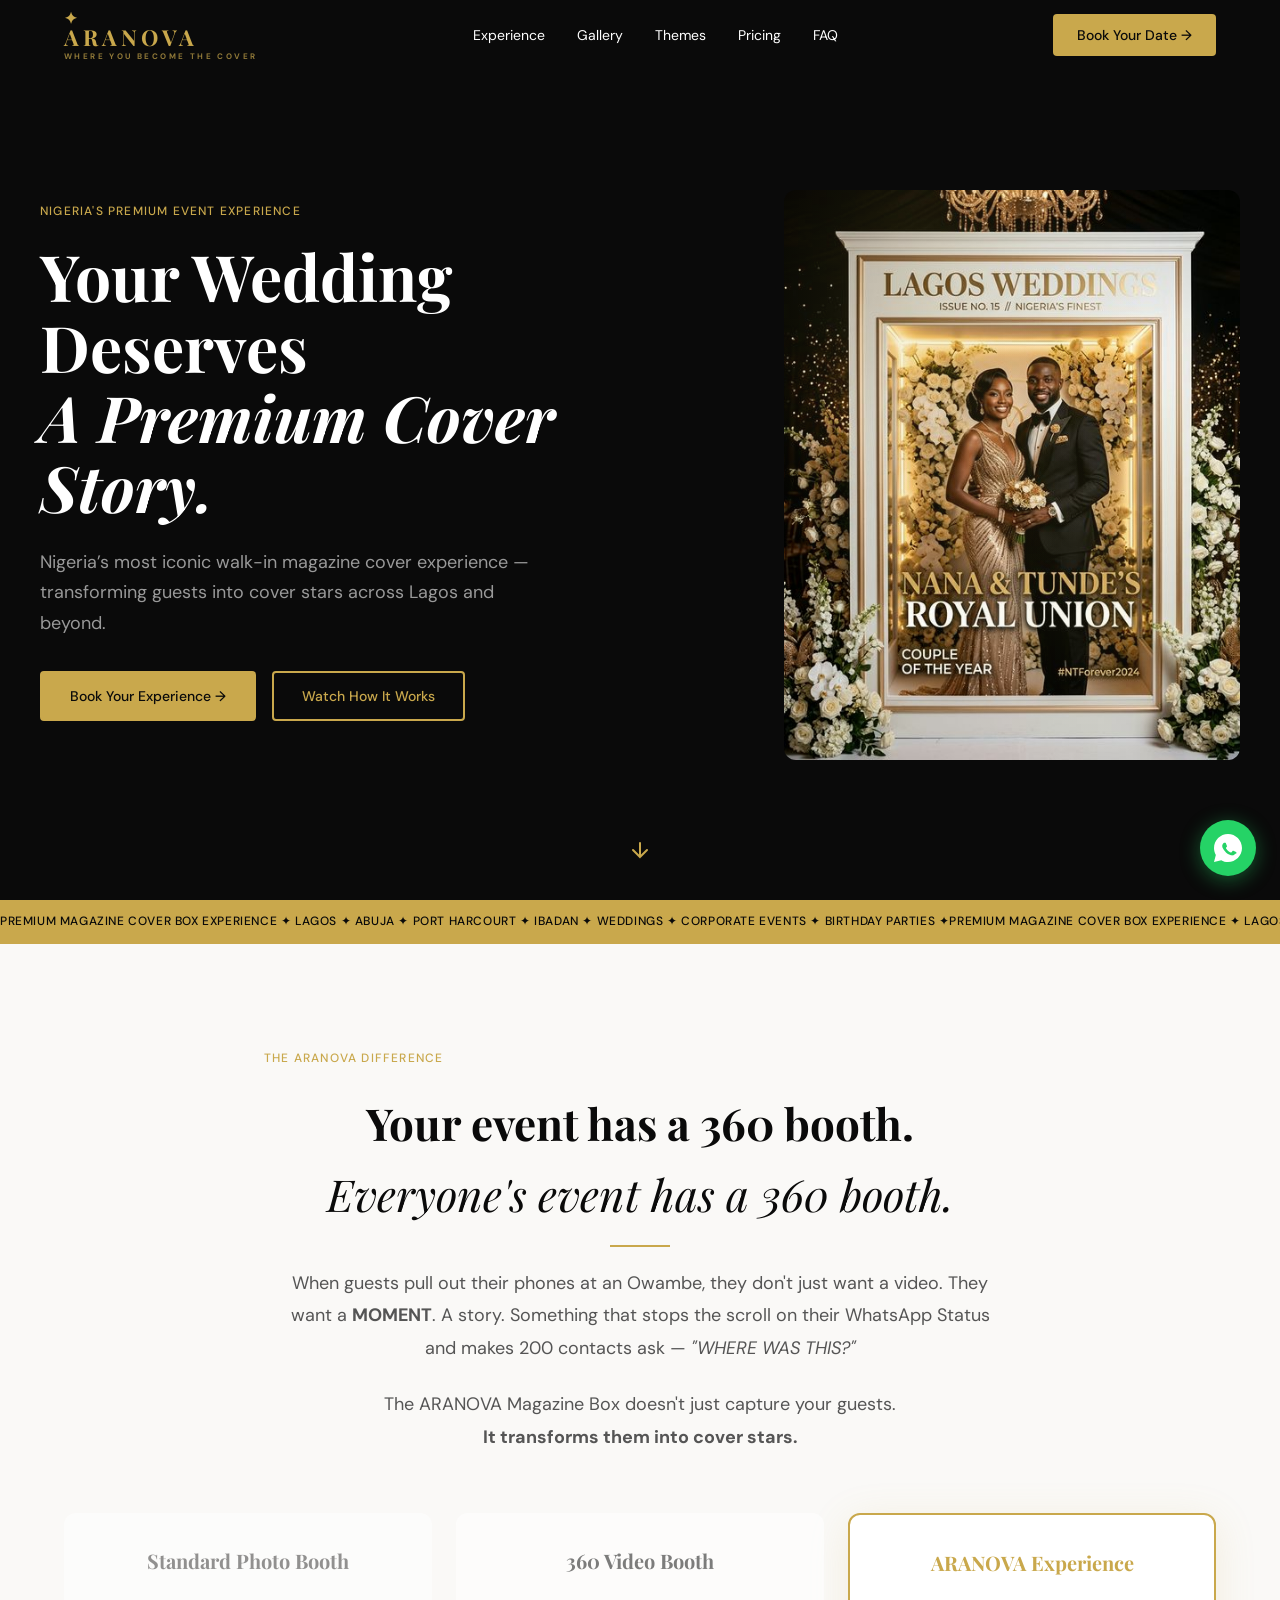
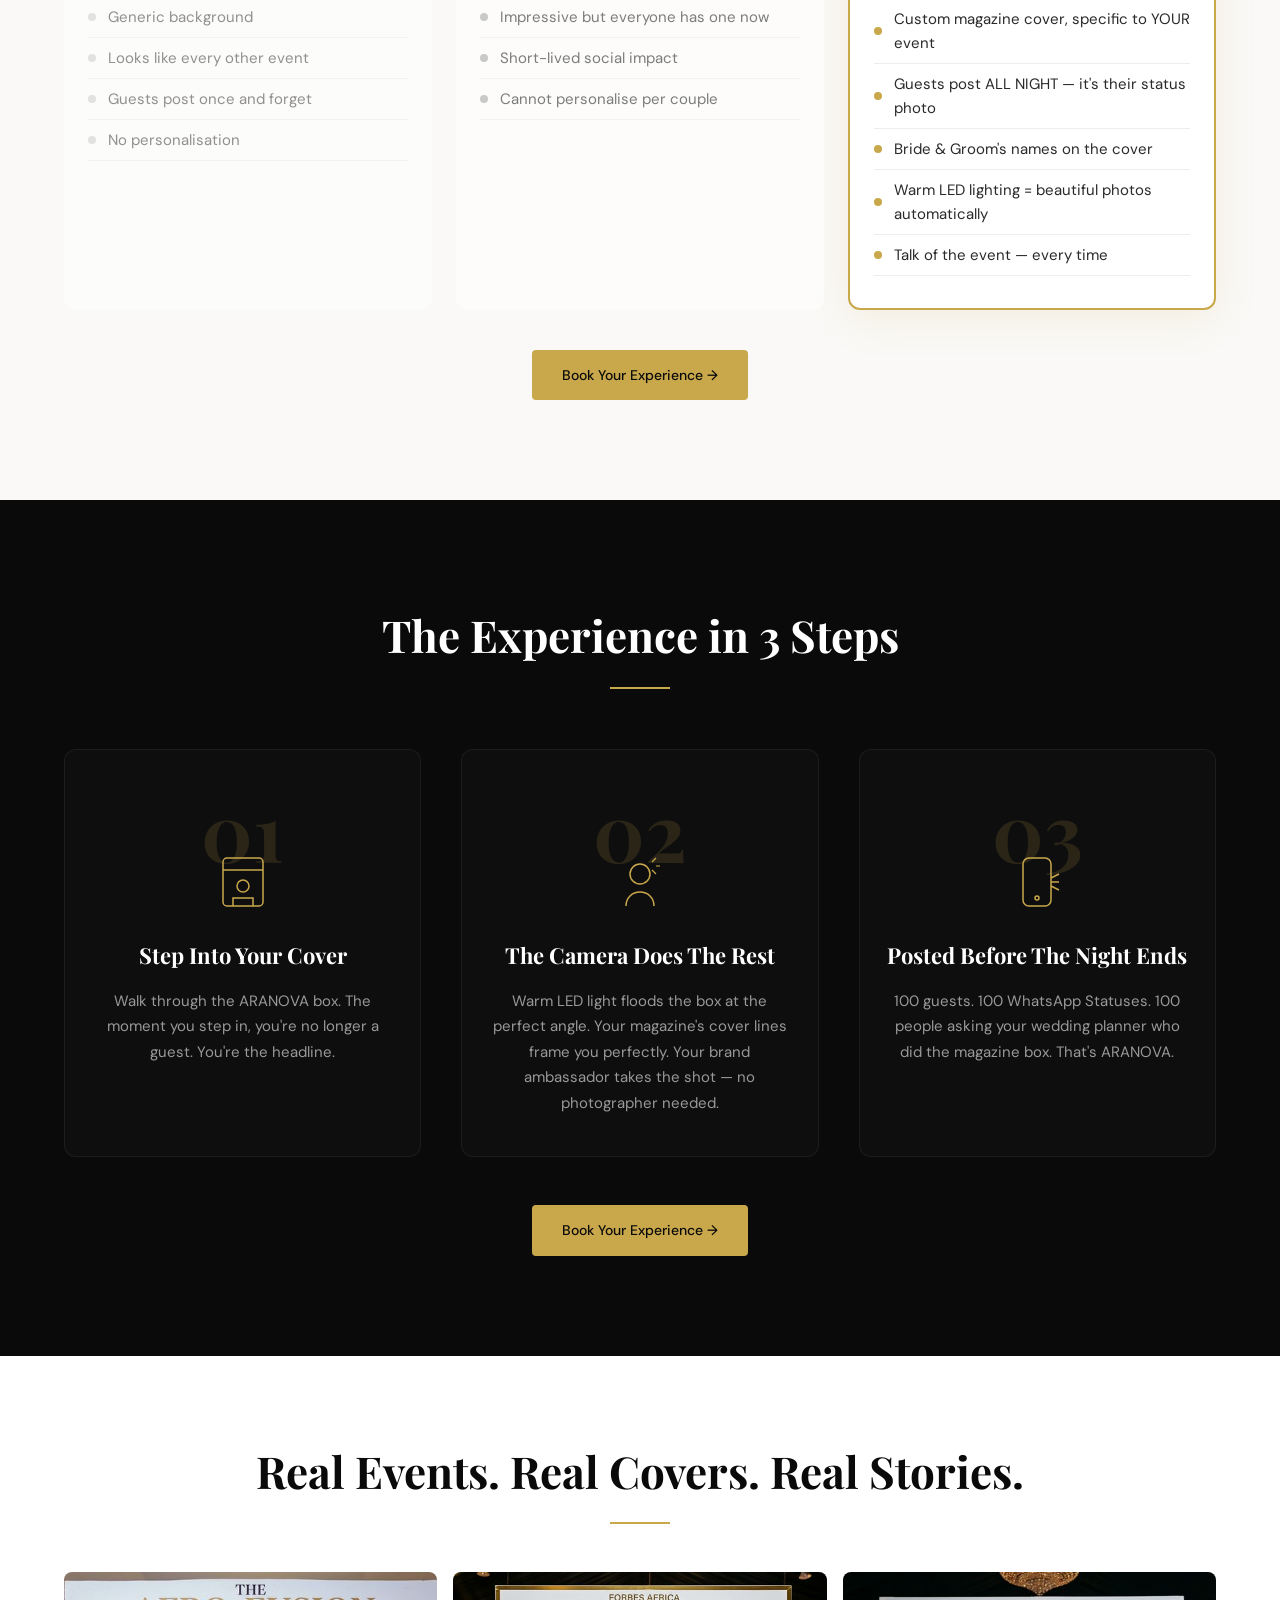
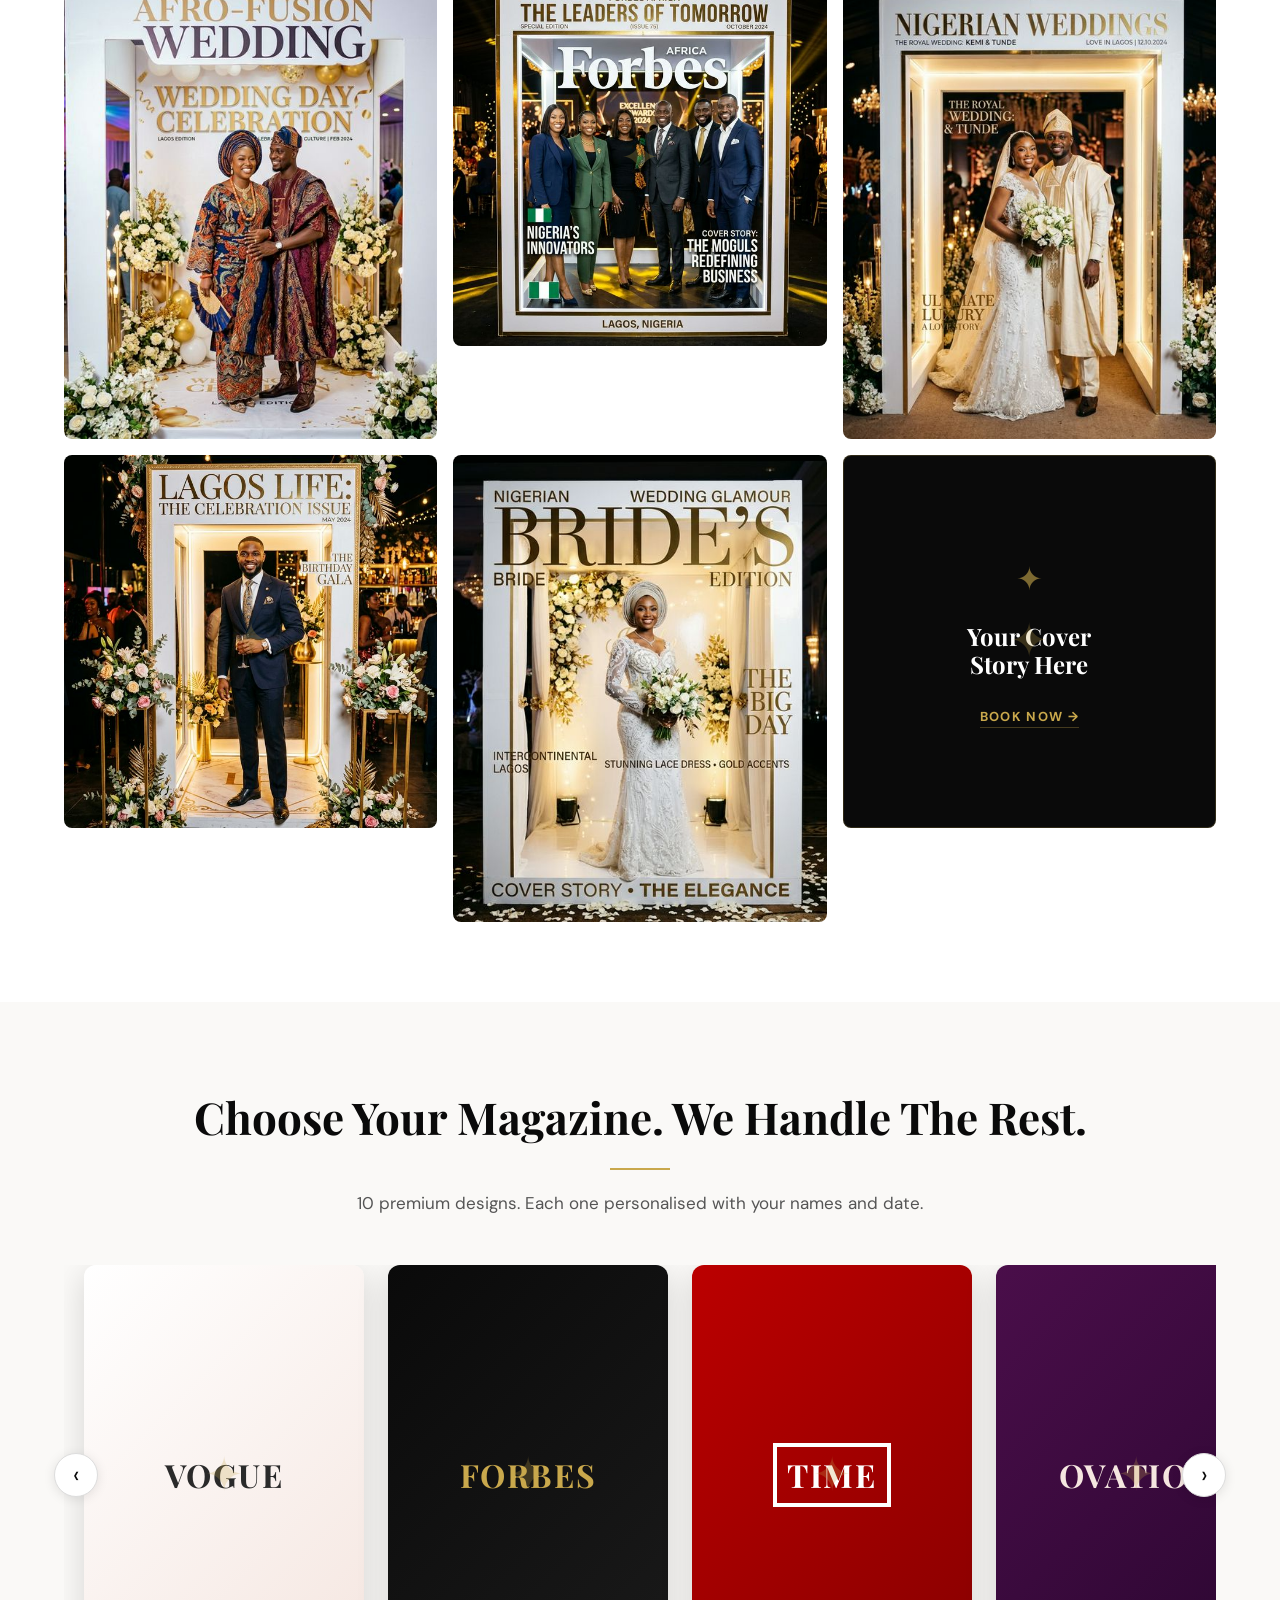
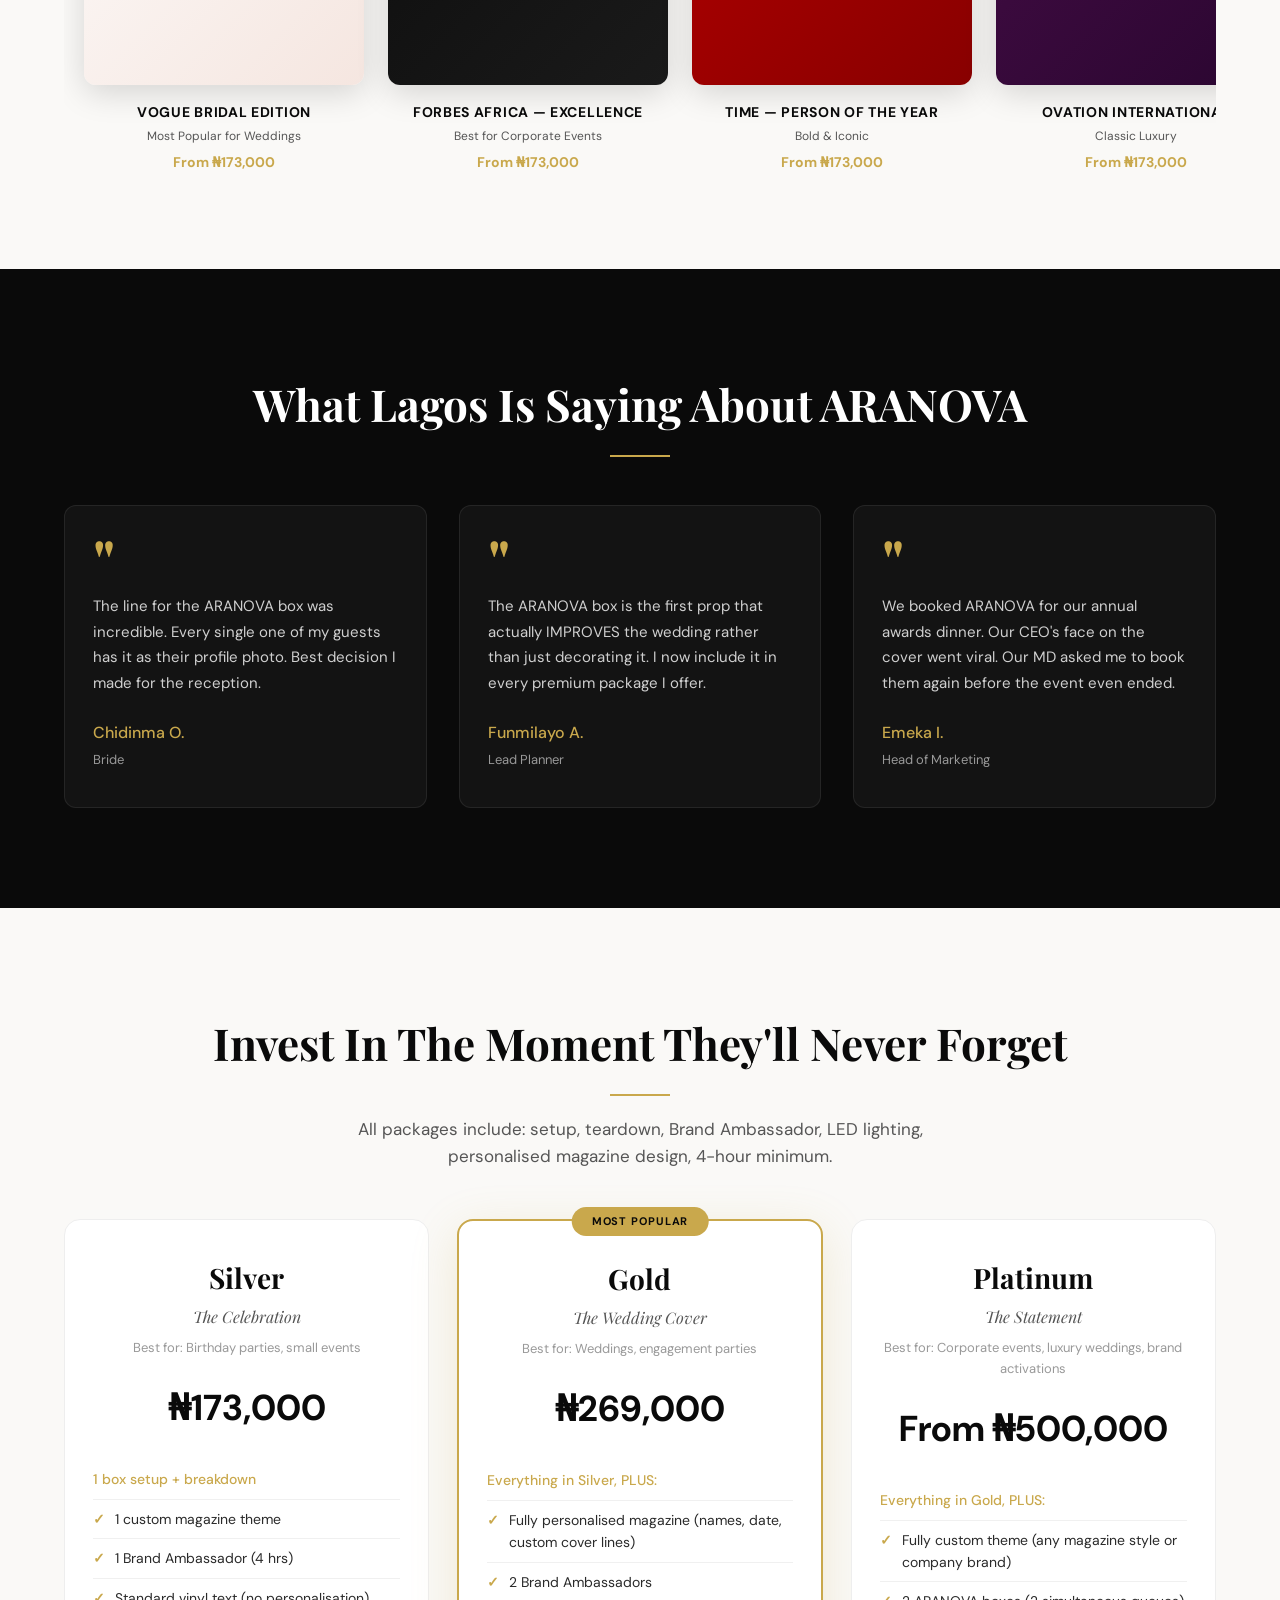
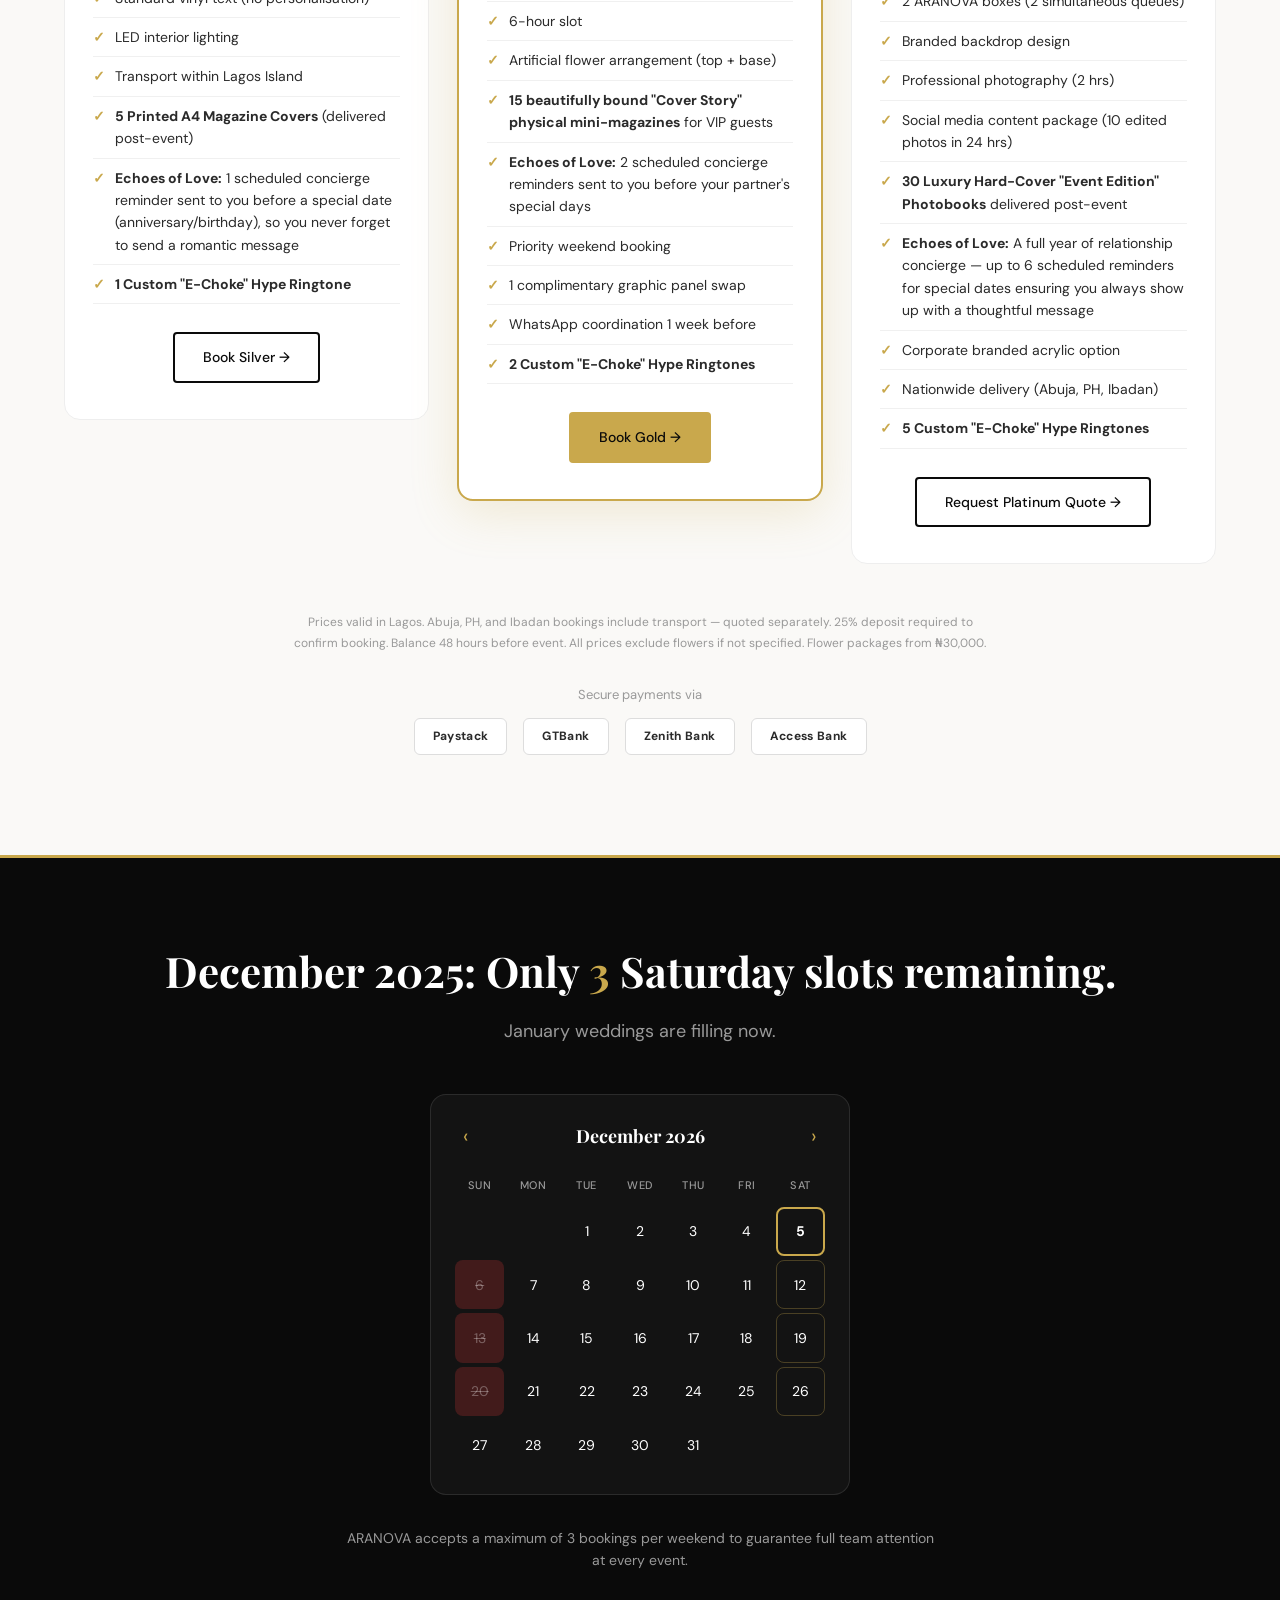
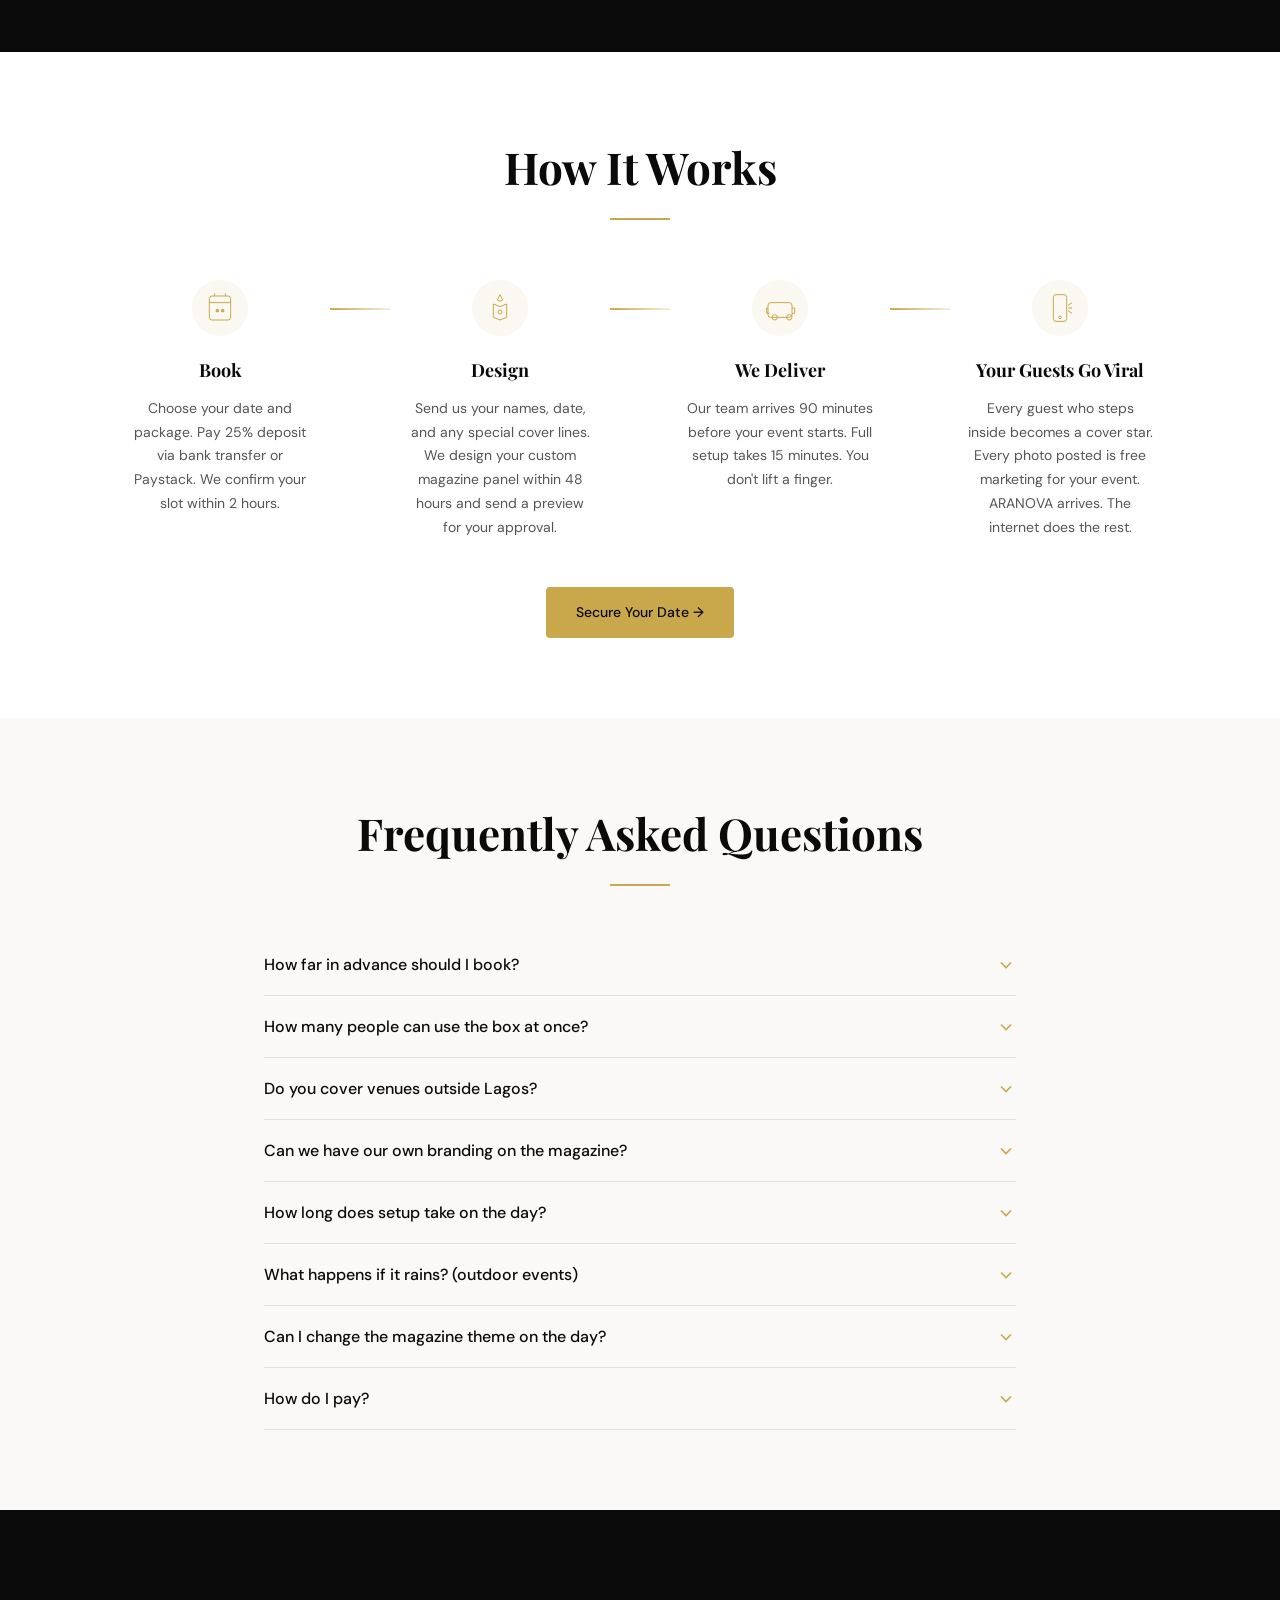
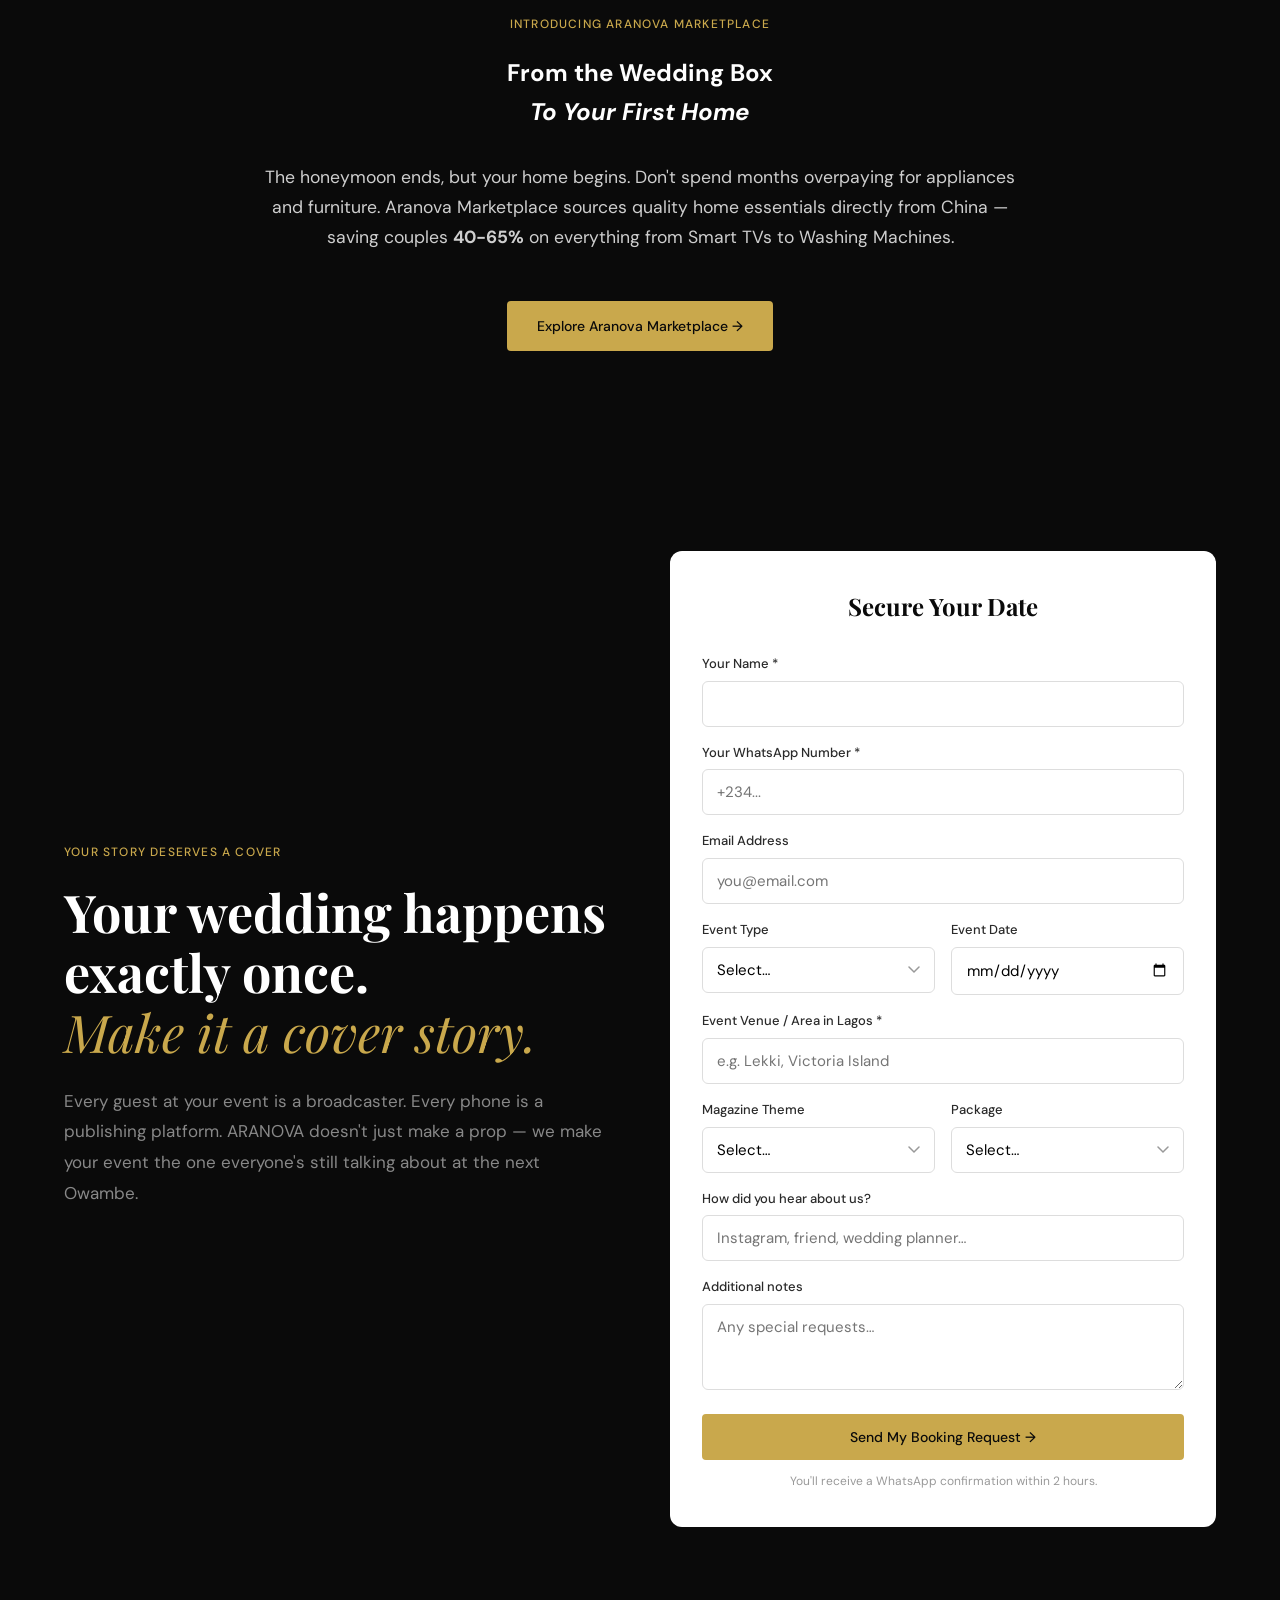
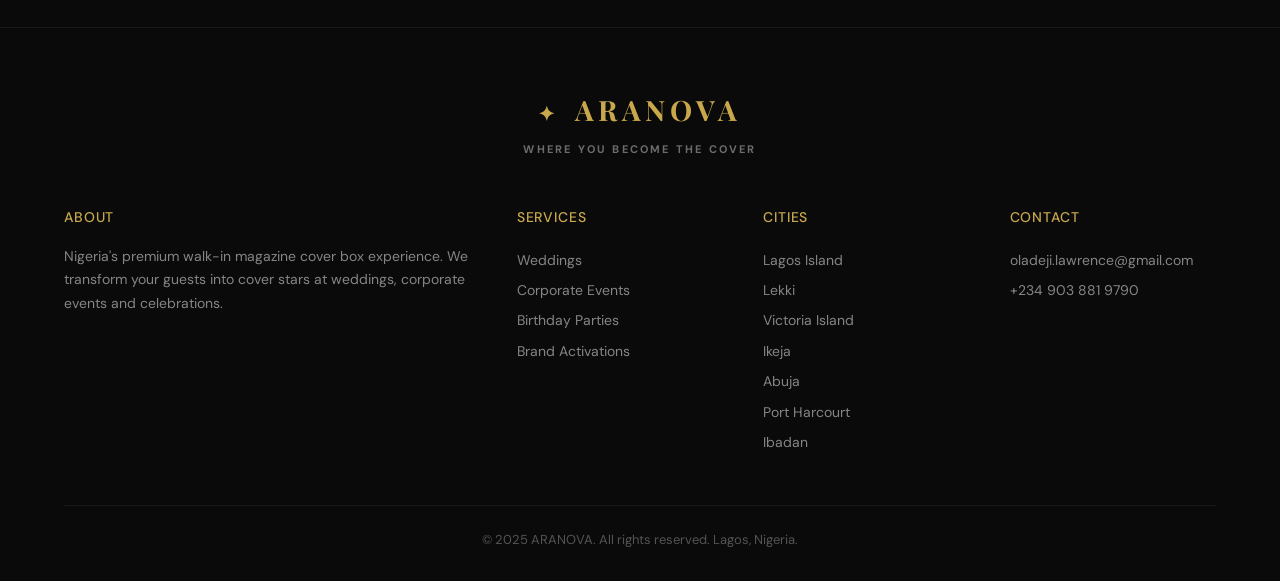
==== commit d81a7d93: "Optimize for conversion: 30 essentials, real client photos, and marketplace cross-sell" ====
--- a/index.html
+++ b/index.html
@@ -114,9 +114,9 @@
     <div class="hero-content">
       <div class="hero-text">
         <span class="hero-label reveal">NIGERIA'S PREMIUM EVENT EXPERIENCE</span>
-        <h1 class="hero-headline reveal">Your Wedding Deserves<br>A Cover Story.</h1>
-        <p class="hero-sub reveal">Walk-in magazine cover box experiences for weddings, corporate events and
-          celebrations across Lagos.</p>
+        <h1 class="hero-headline reveal">Your Wedding Deserves<br><em>A Premium Cover Story.</em></h1>
+        <p class="hero-sub reveal">Nigeria’s most iconic walk-in magazine cover experience — transforming guests into
+          cover stars across Lagos and beyond.</p>
         <div class="hero-ctas reveal">
           <a href="#booking" class="btn btn-primary" data-cta="hero_book">Book Your Experience →</a>
           <a href="#experience" class="btn btn-secondary" data-cta="hero_watch">Watch How It Works</a>
@@ -715,8 +715,23 @@
   </section>
 
   <!-- ============================================ -->
-  <!-- SECTION 3.13 — FINAL CTA + BOOKING FORM       -->
-  <!-- ============================================ -->
+  <!-- SECTION 3.12.5 — MARKETPLACE CROSS-SELL       -->
+  <!-- ============================================ -->
+  <section class="marketplace-upsell" style="background: #0a0a0a; padding: 100px 0; color: white;">
+    <div class="container narrow" style="text-align: center;">
+      <span class="eyebrow gold reveal">INTRODUCING ARANOVA MARKETPLACE</span>
+      <h2 class="reveal" style="color: white; margin-bottom: 2rem;">From the Wedding Box<br><em>To Your First Home</em>
+      </h2>
+      <p class="reveal" style="font-size: 1.1rem; opacity: 0.8; line-height: 1.7; margin-bottom: 3rem;">
+        The honeymoon ends, but your home begins. Don't spend months overpaying for appliances and furniture.
+        Aranova Marketplace sources quality home essentials directly from China — saving couples <strong>40-65%</strong>
+        on everything from Smart TVs to Washing Machines.
+      </p>
+      <a href="marketplace/index.html" class="btn btn-primary" data-cta="go_marketplace">Explore Aranova Marketplace
+        →</a>
+    </div>
+  </section>
+
   <section class="final-cta" id="booking">
     <div class="container final-cta-grid">
       <div class="final-cta-text">
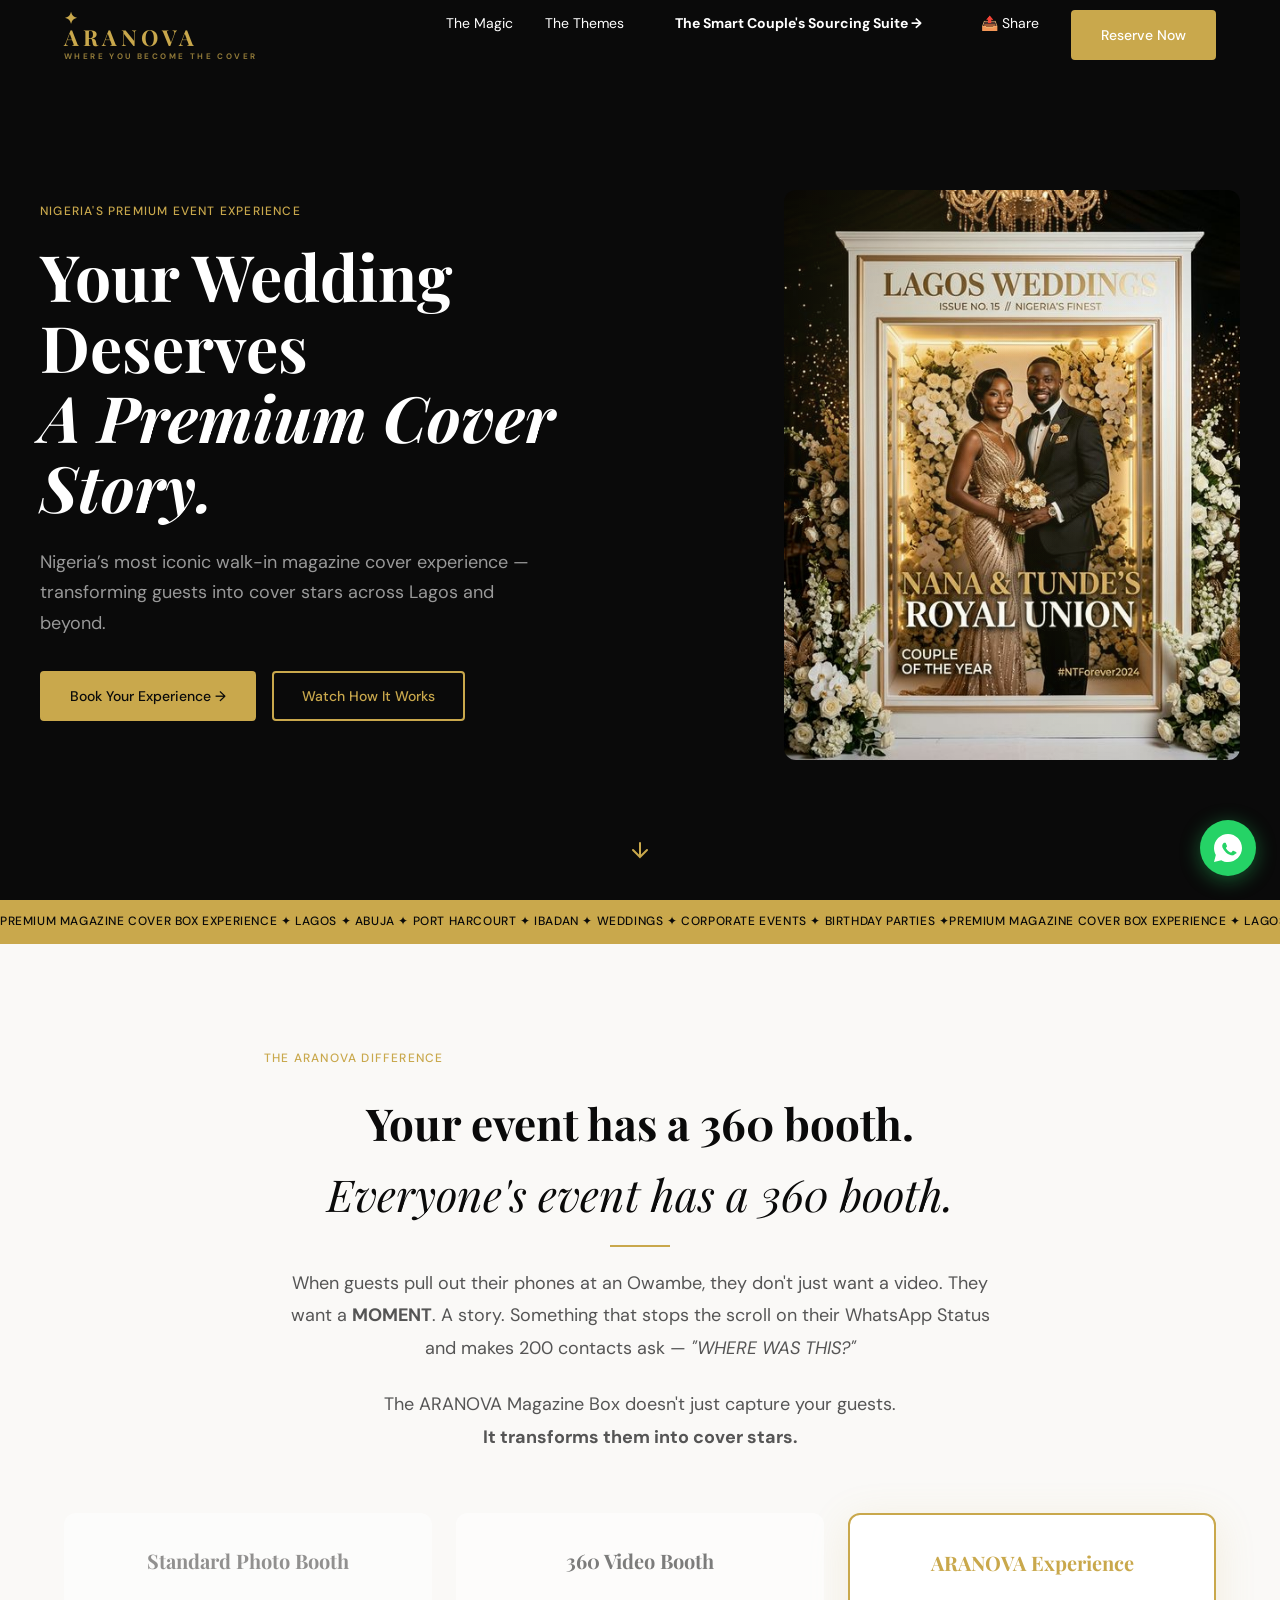
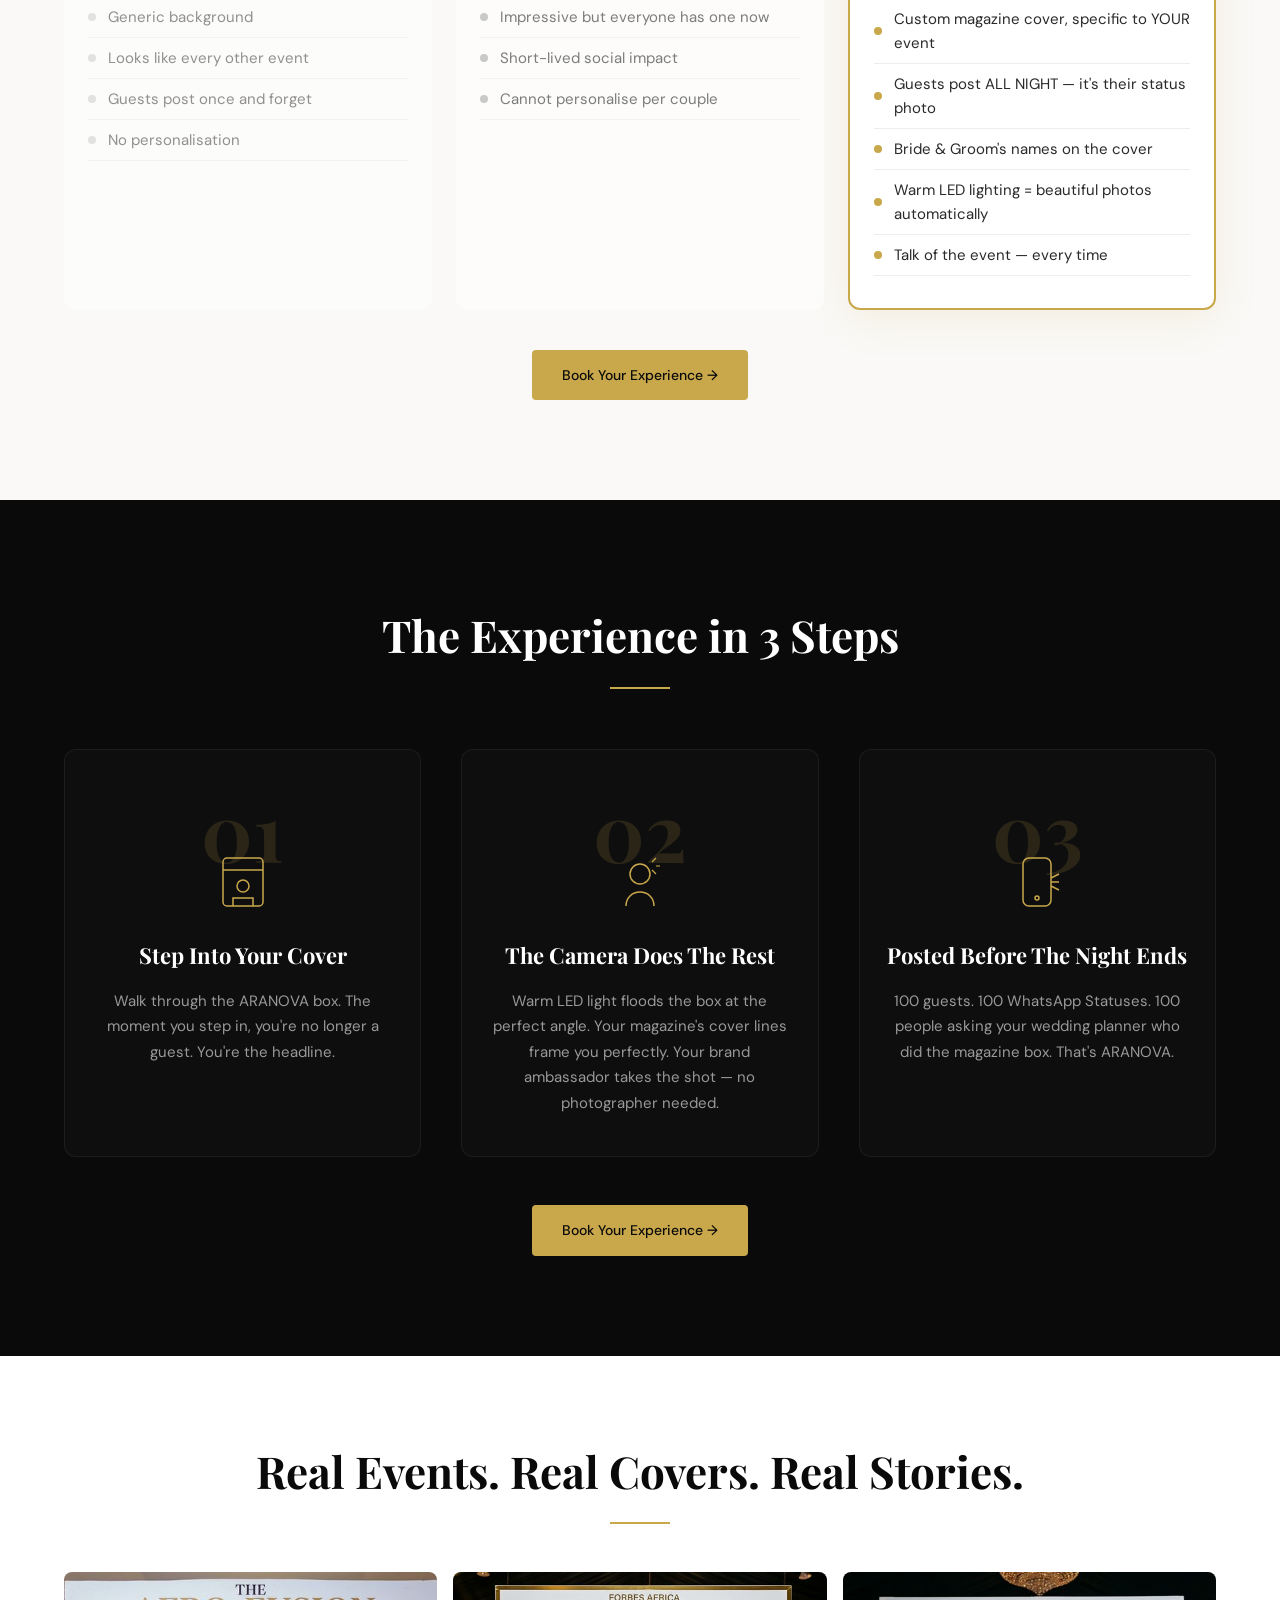
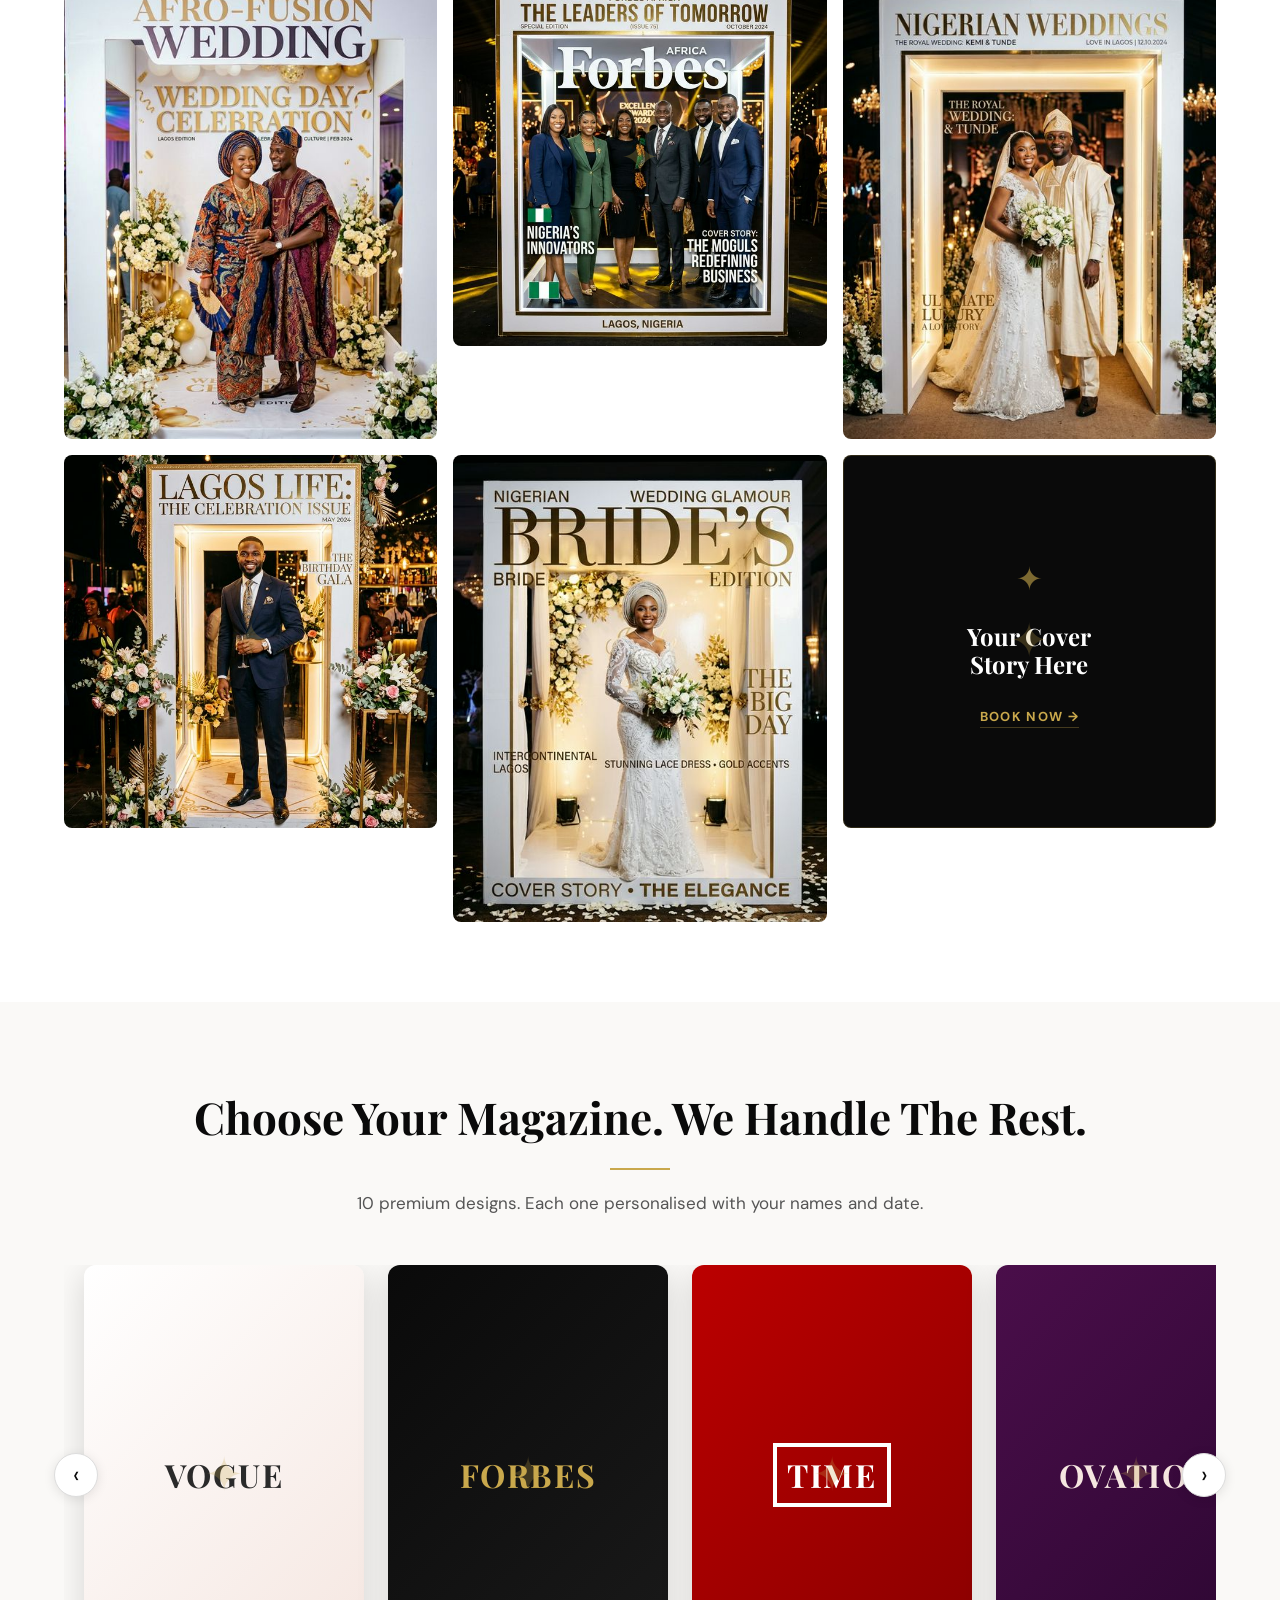
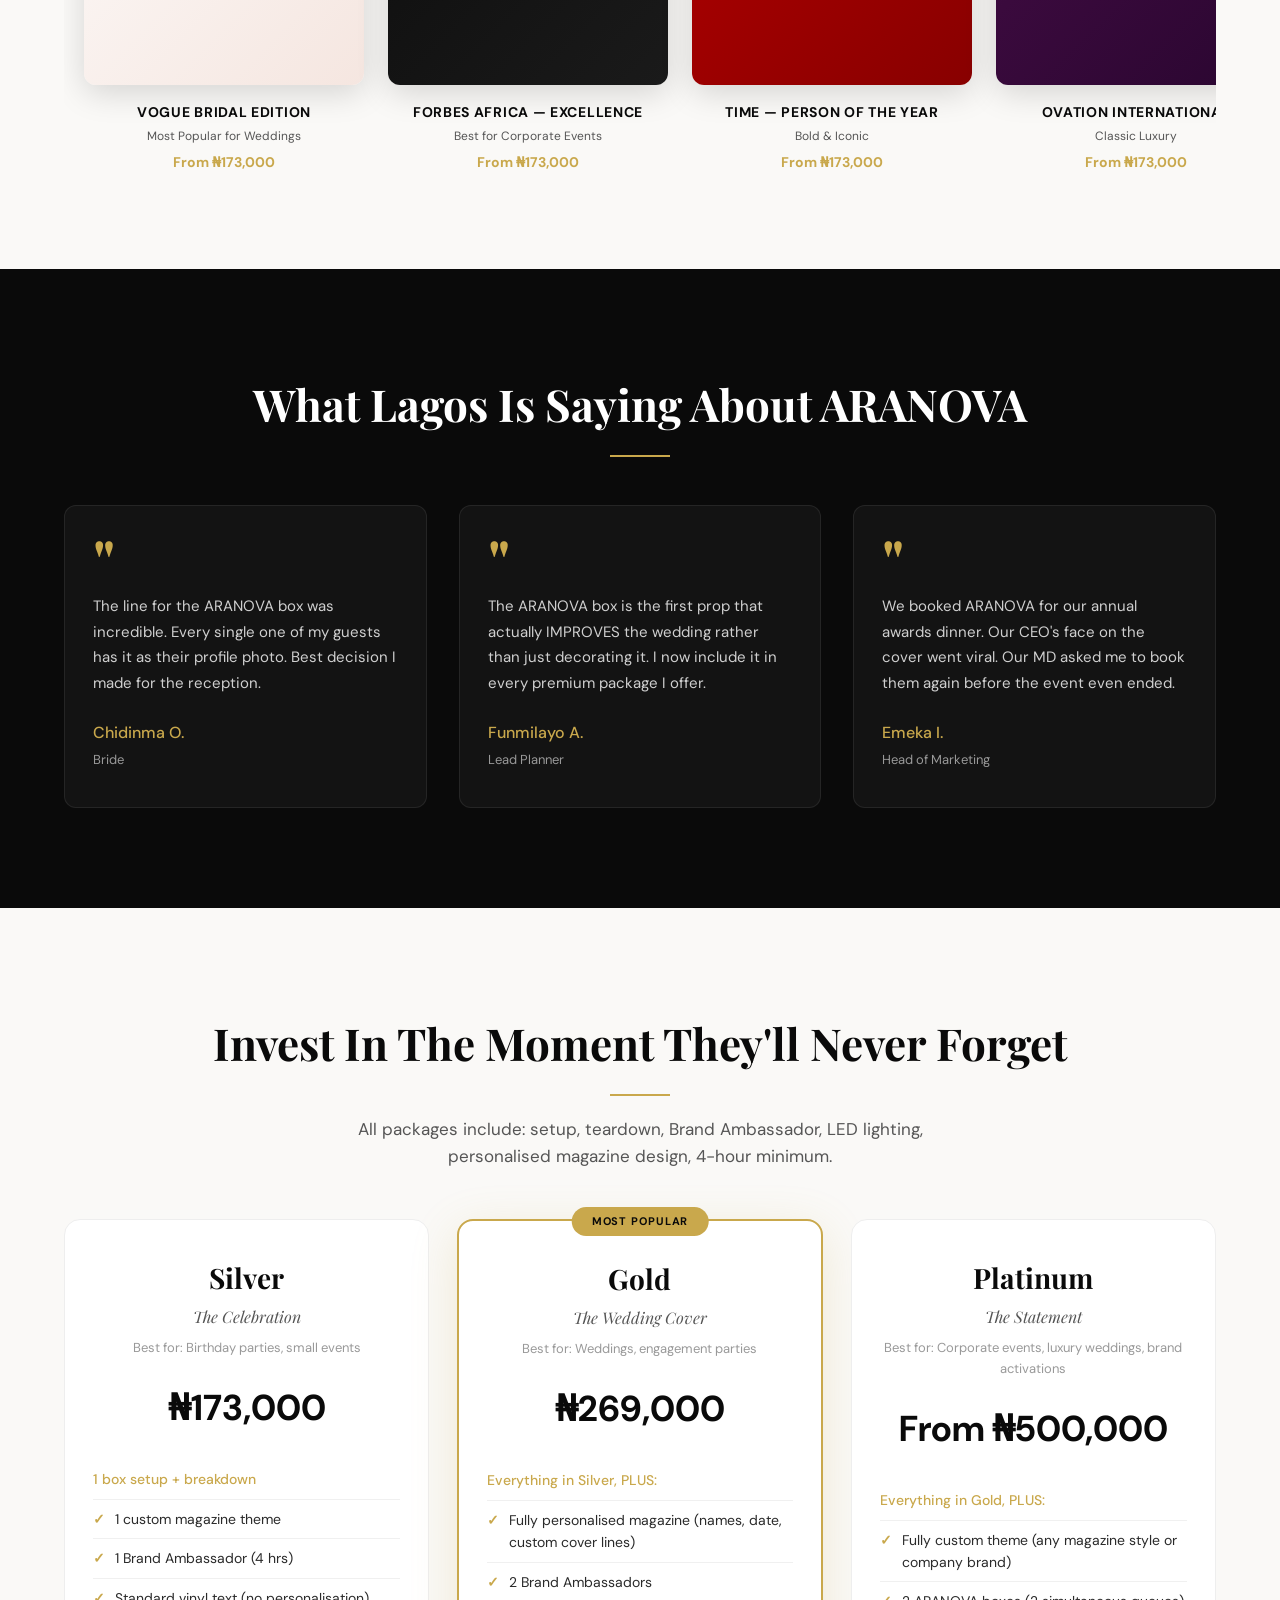
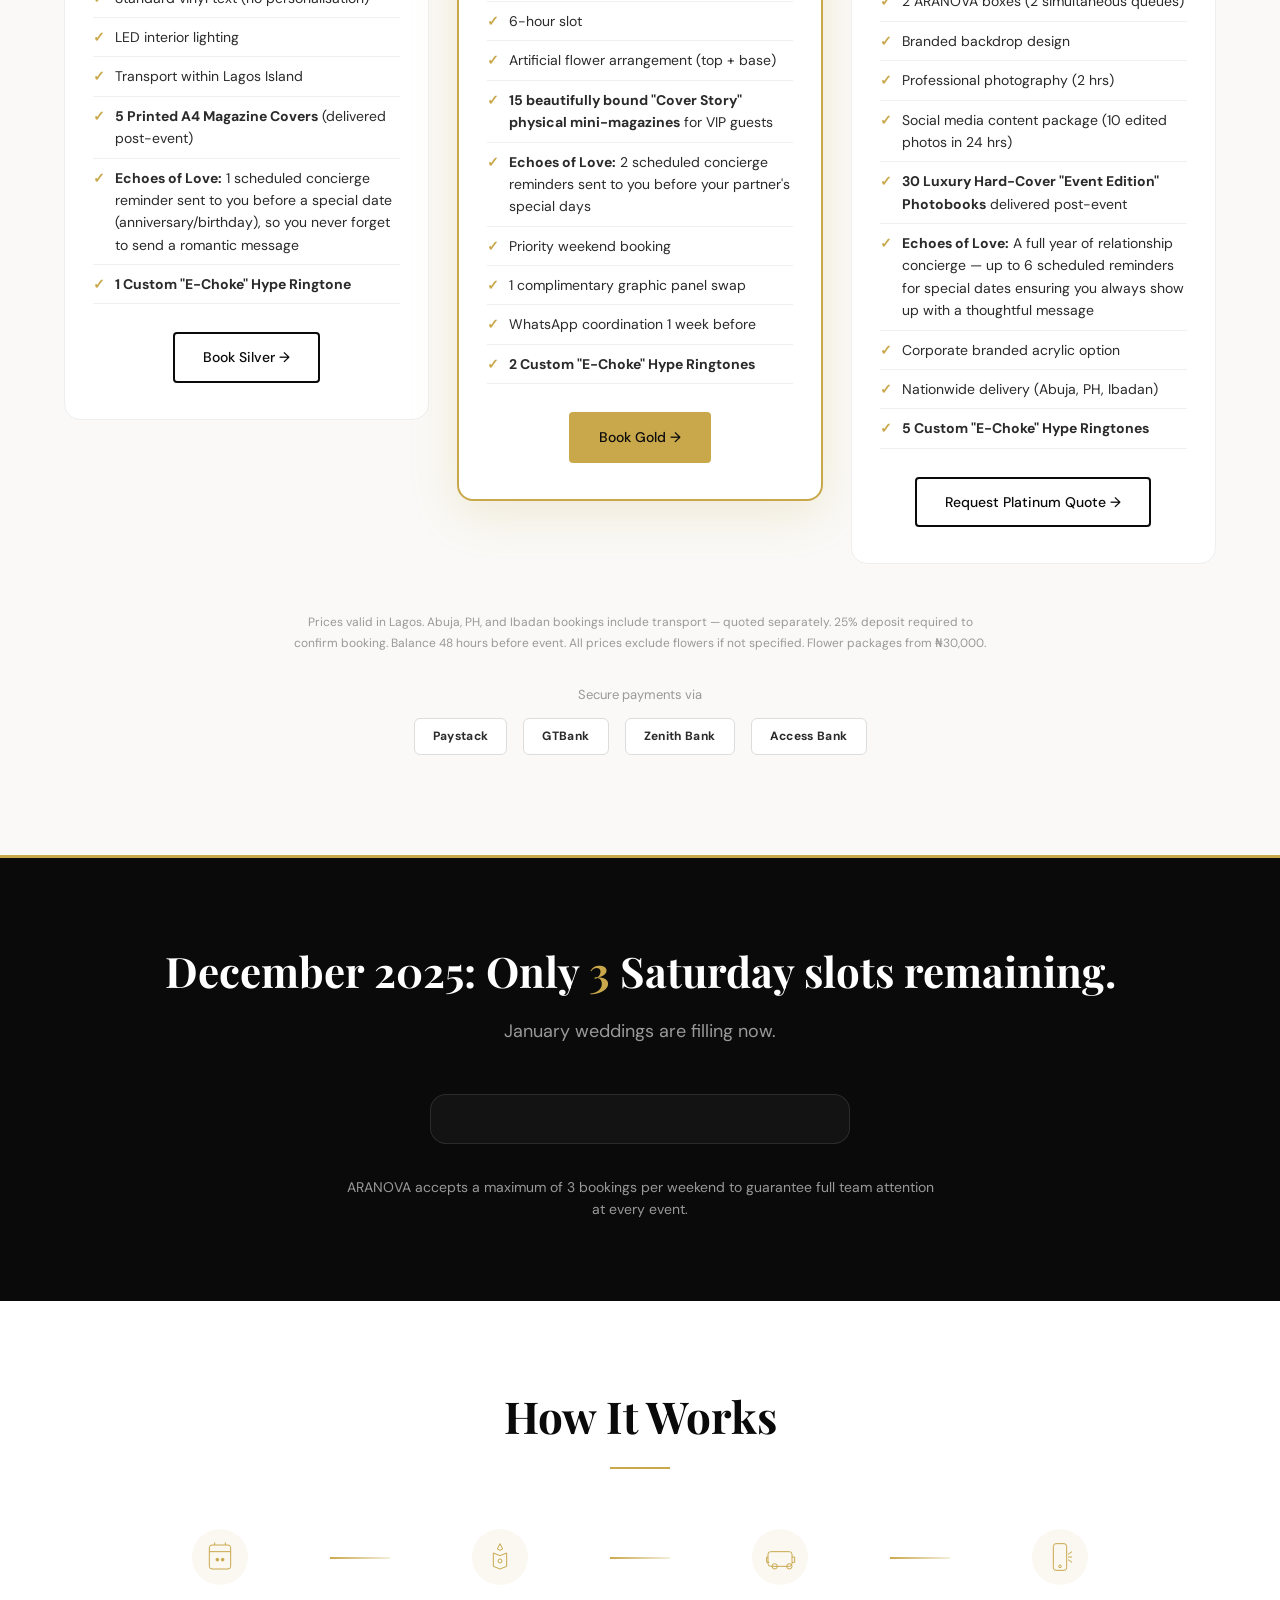
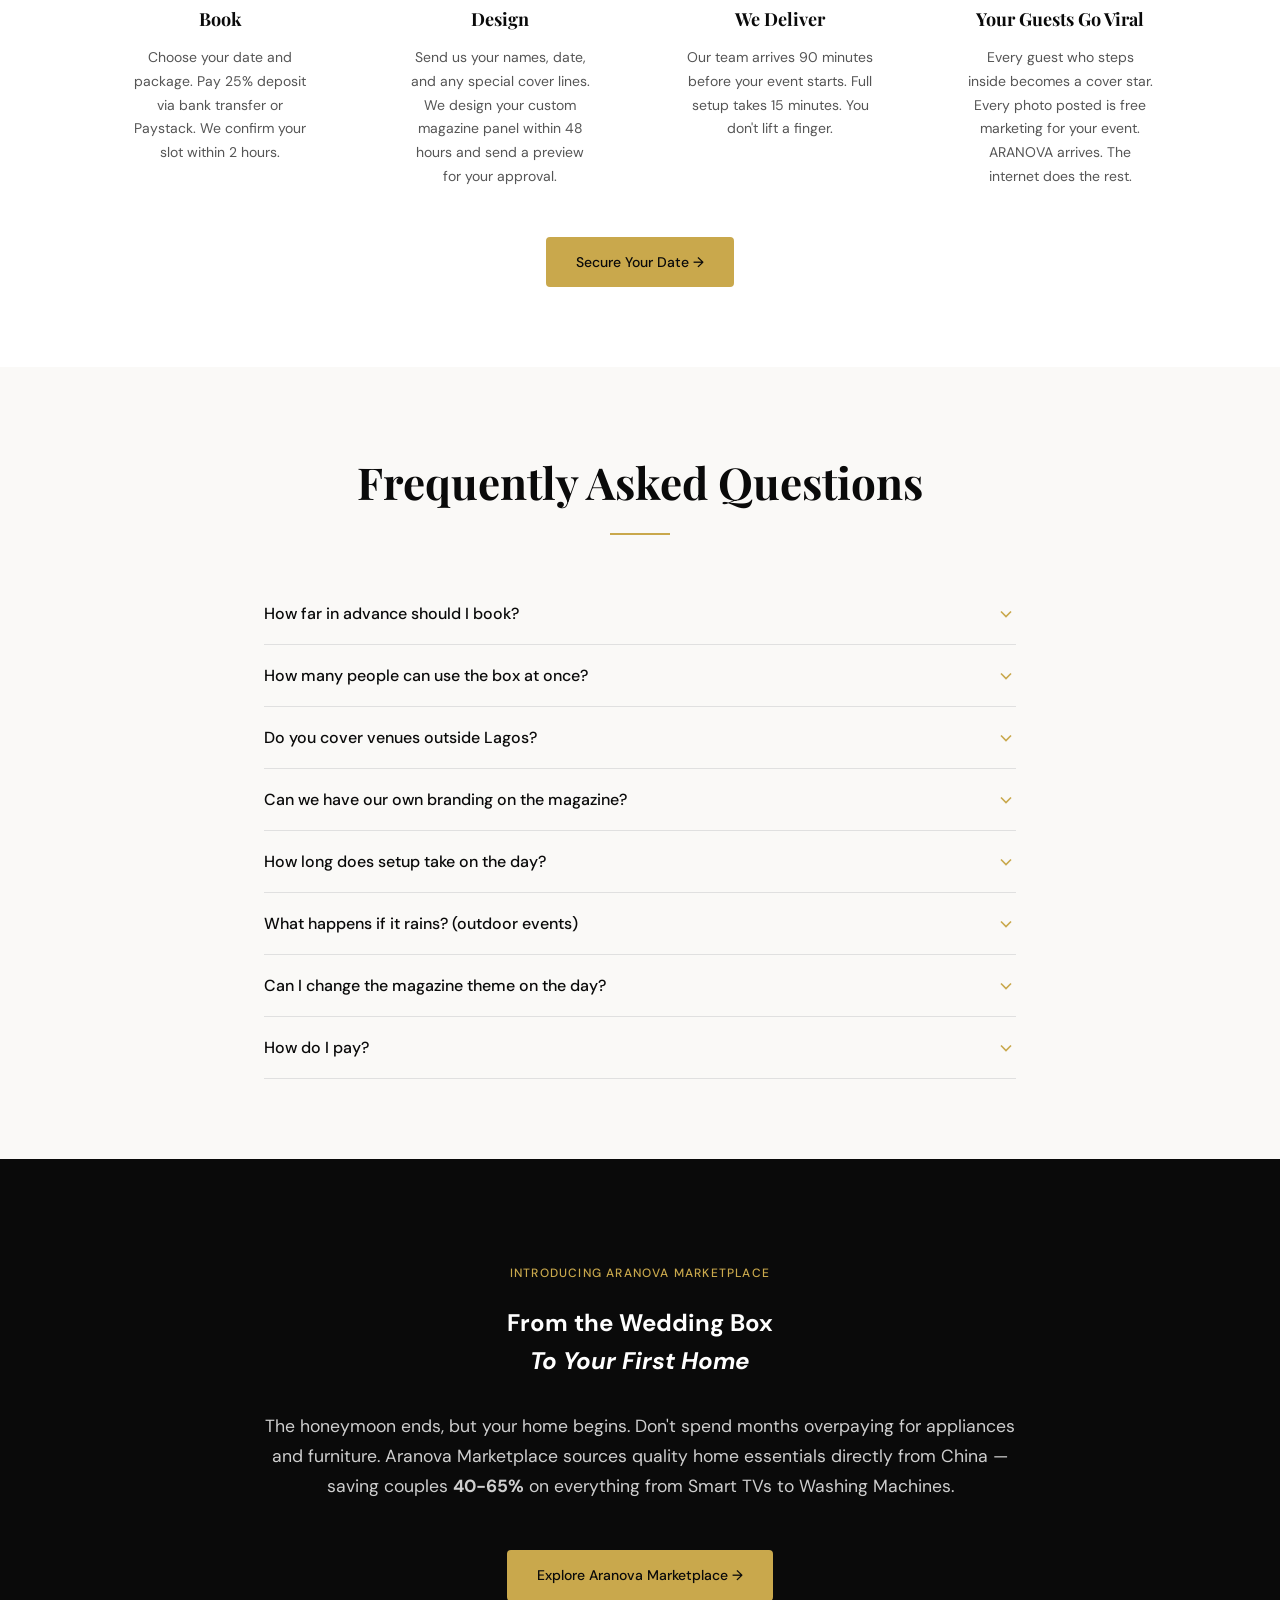
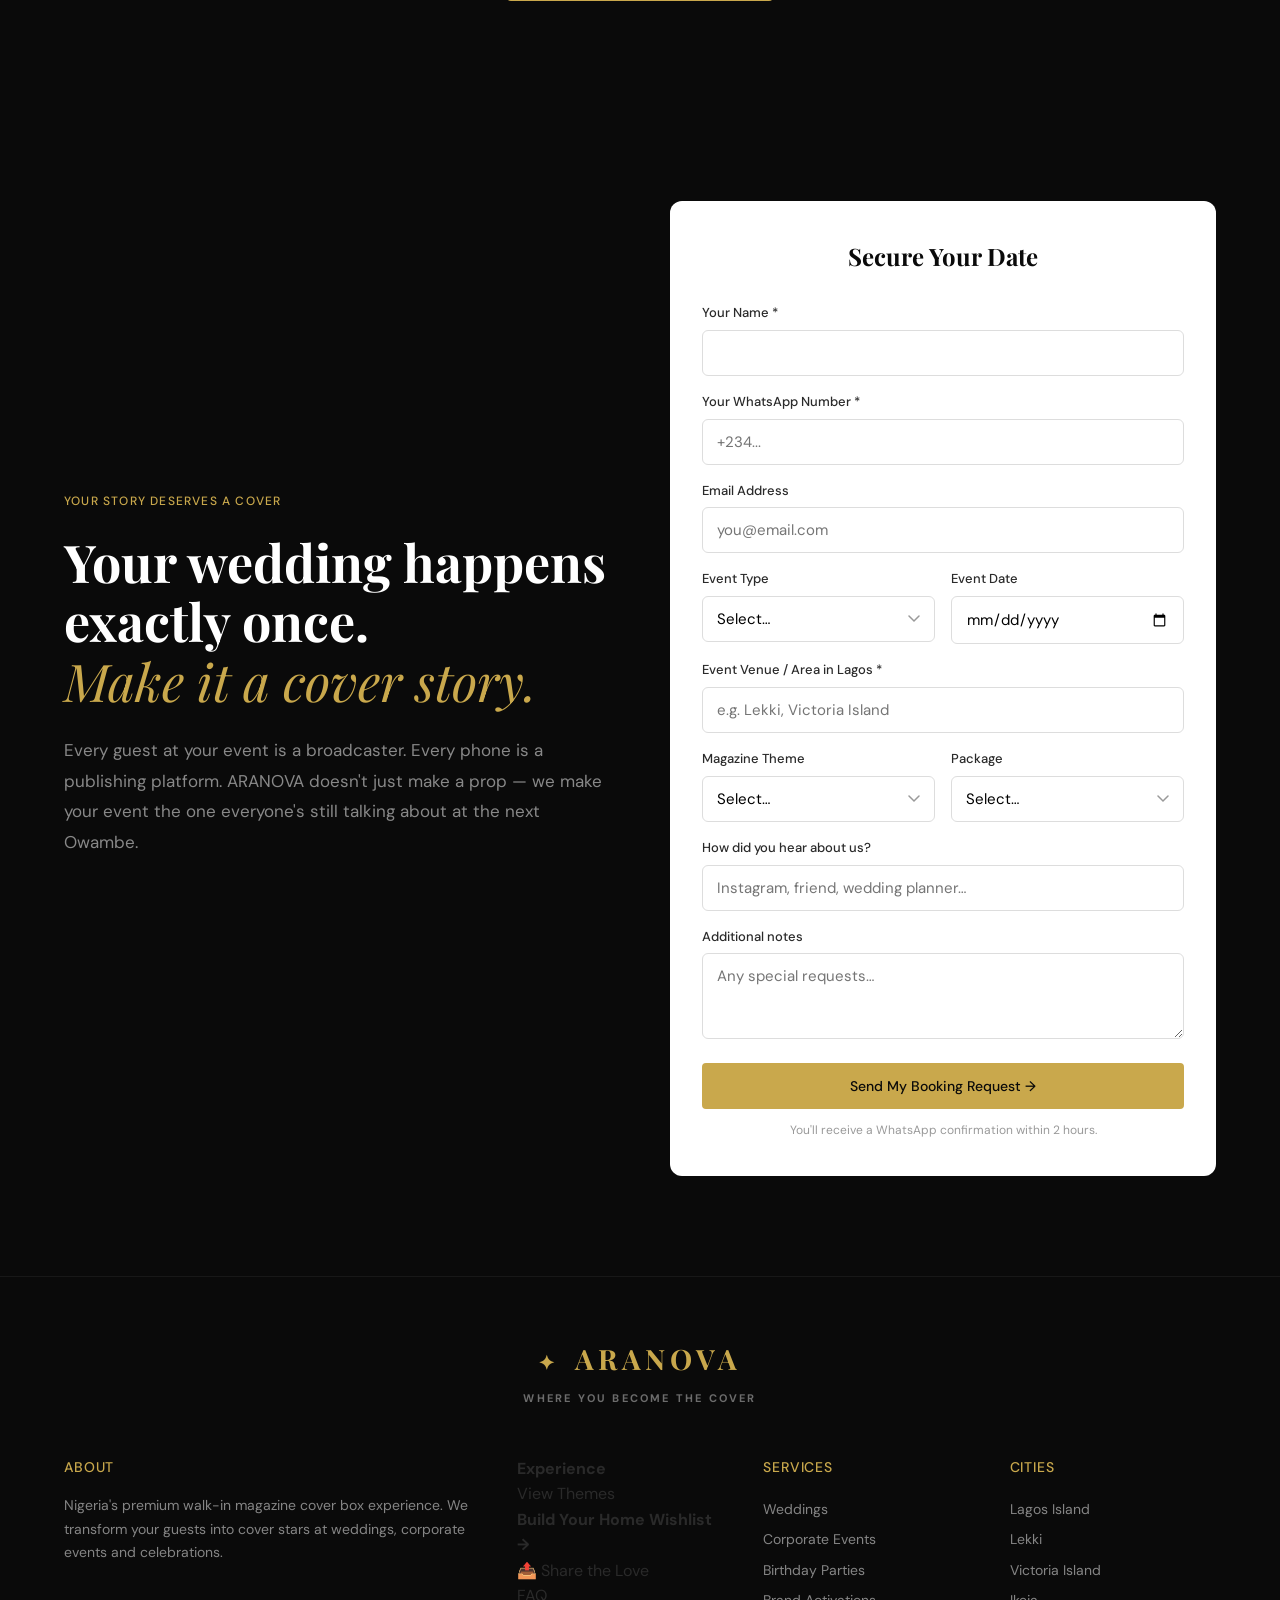
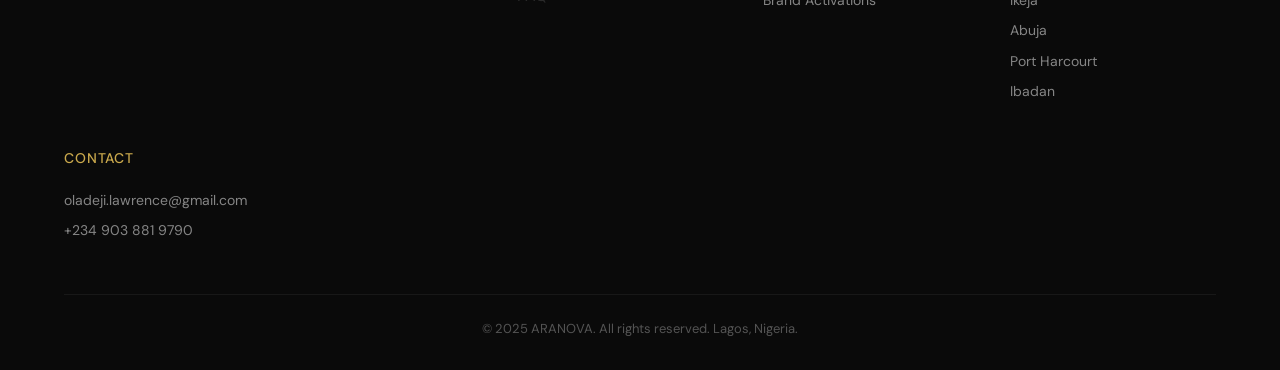
==== commit dcee77ad: "Emotional overhaul: Voice greetings, 5-week order metadata, and catchy cross-links" ====
--- a/index.html
+++ b/index.html
@@ -94,13 +94,12 @@
         <span class="logo-tagline">WHERE YOU BECOME THE COVER</span>
       </a>
       <ul class="nav-links" id="navLinks">
-        <li><a href="#experience" data-nav>Experience</a></li>
-        <li><a href="#gallery" data-nav>Gallery</a></li>
-        <li><a href="#themes" data-nav>Themes</a></li>
-        <li><a href="#pricing" data-nav>Pricing</a></li>
-        <li><a href="#faq" data-nav>FAQ</a></li>
+        <li><a href="#how-it-works" data-nav>The Magic</a></li>
+        <li><a href="#themes" data-nav>The Themes</a></li>
+        <li><a href="marketplace/index.html" class="nav-link-special">The Smart Couple's Sourcing Suite →</a></li>
+        <li><a href="javascript:void(0)" onclick="shareToSocial()" title="Share the Magic">📤 Share</a></li>
+        <li><a href="#booking" class="btn btn-primary" data-cta="nav_book">Reserve Now</a></li>
       </ul>
-      <a href="#booking" class="nav-cta" data-cta="nav_book">Book Your Date →</a>
       <button class="nav-toggle" id="navToggle" aria-label="Toggle navigation">
         <span></span><span></span><span></span>
       </button>
@@ -837,6 +836,16 @@
           <p>Nigeria's premium walk-in magazine cover box experience. We transform your guests into cover stars at
             weddings, corporate events and celebrations.</p>
         </div>
+        <div class="footer-links-col">
+          <h4>Experience</h4>
+          <ul>
+            <li><a href="#themes">View Themes</a></li>
+            <li><a href="marketplace/index.html" style="color: var(--gold-deep); font-weight: 700;">Build Your Home
+                Wishlist →</a></li>
+            <li><a href="javascript:void(0)" onclick="shareToSocial()">📤 Share the Love</a></li>
+            <li><a href="#faq">FAQ</a></li>
+          </ul>
+        </div>
         <div class="footer-col">
           <h4>Services</h4>
           <ul>
--- a/styles.css
+++ b/styles.css
@@ -517,6 +517,23 @@
 /* ═══════════════════════════════════════
    SECTION 3.3 — TICKER
    ═══════════════════════════════════════ */
+.nav-link-special {
+  color: var(--gold-deep);
+  font-weight: 700;
+  font-size: 0.9rem;
+  padding: 0.6rem 1.2rem;
+  border: 1px dashed var(--gold-deep);
+  border-radius: 40px;
+  margin-right: 0.5rem;
+  transition: all 0.3s cubic-bezier(0.175, 0.885, 0.32, 1.275);
+}
+
+.nav-link-special:hover {
+  background: var(--gold-light);
+  transform: translateY(-2px);
+  box-shadow: 0 4px 12px rgba(184, 134, 11, 0.15);
+}
+
 .ticker {
   background: var(--gold);
   height: 44px;
@@ -1764,6 +1781,27 @@
     display: flex;
   }
 
+  /* Toast Notification */
+  .toast-msg {
+    position: fixed;
+    bottom: 24px;
+    left: 50%;
+    transform: translateX(-50%) translateY(100px);
+    background: #2a2a2a;
+    color: white;
+    padding: 14px 28px;
+    border-radius: 40px;
+    font-size: 14px;
+    font-weight: 500;
+    z-index: 9999;
+    box-shadow: 0 10px 30px rgba(0, 0, 0, 0.3);
+    transition: transform 0.4s cubic-bezier(0.175, 0.885, 0.32, 1.275);
+  }
+
+  .toast-msg.show {
+    transform: translateX(-50%) translateY(0);
+  }
+
   /* Hero */
   .hero-content {
     grid-template-columns: 1fr;
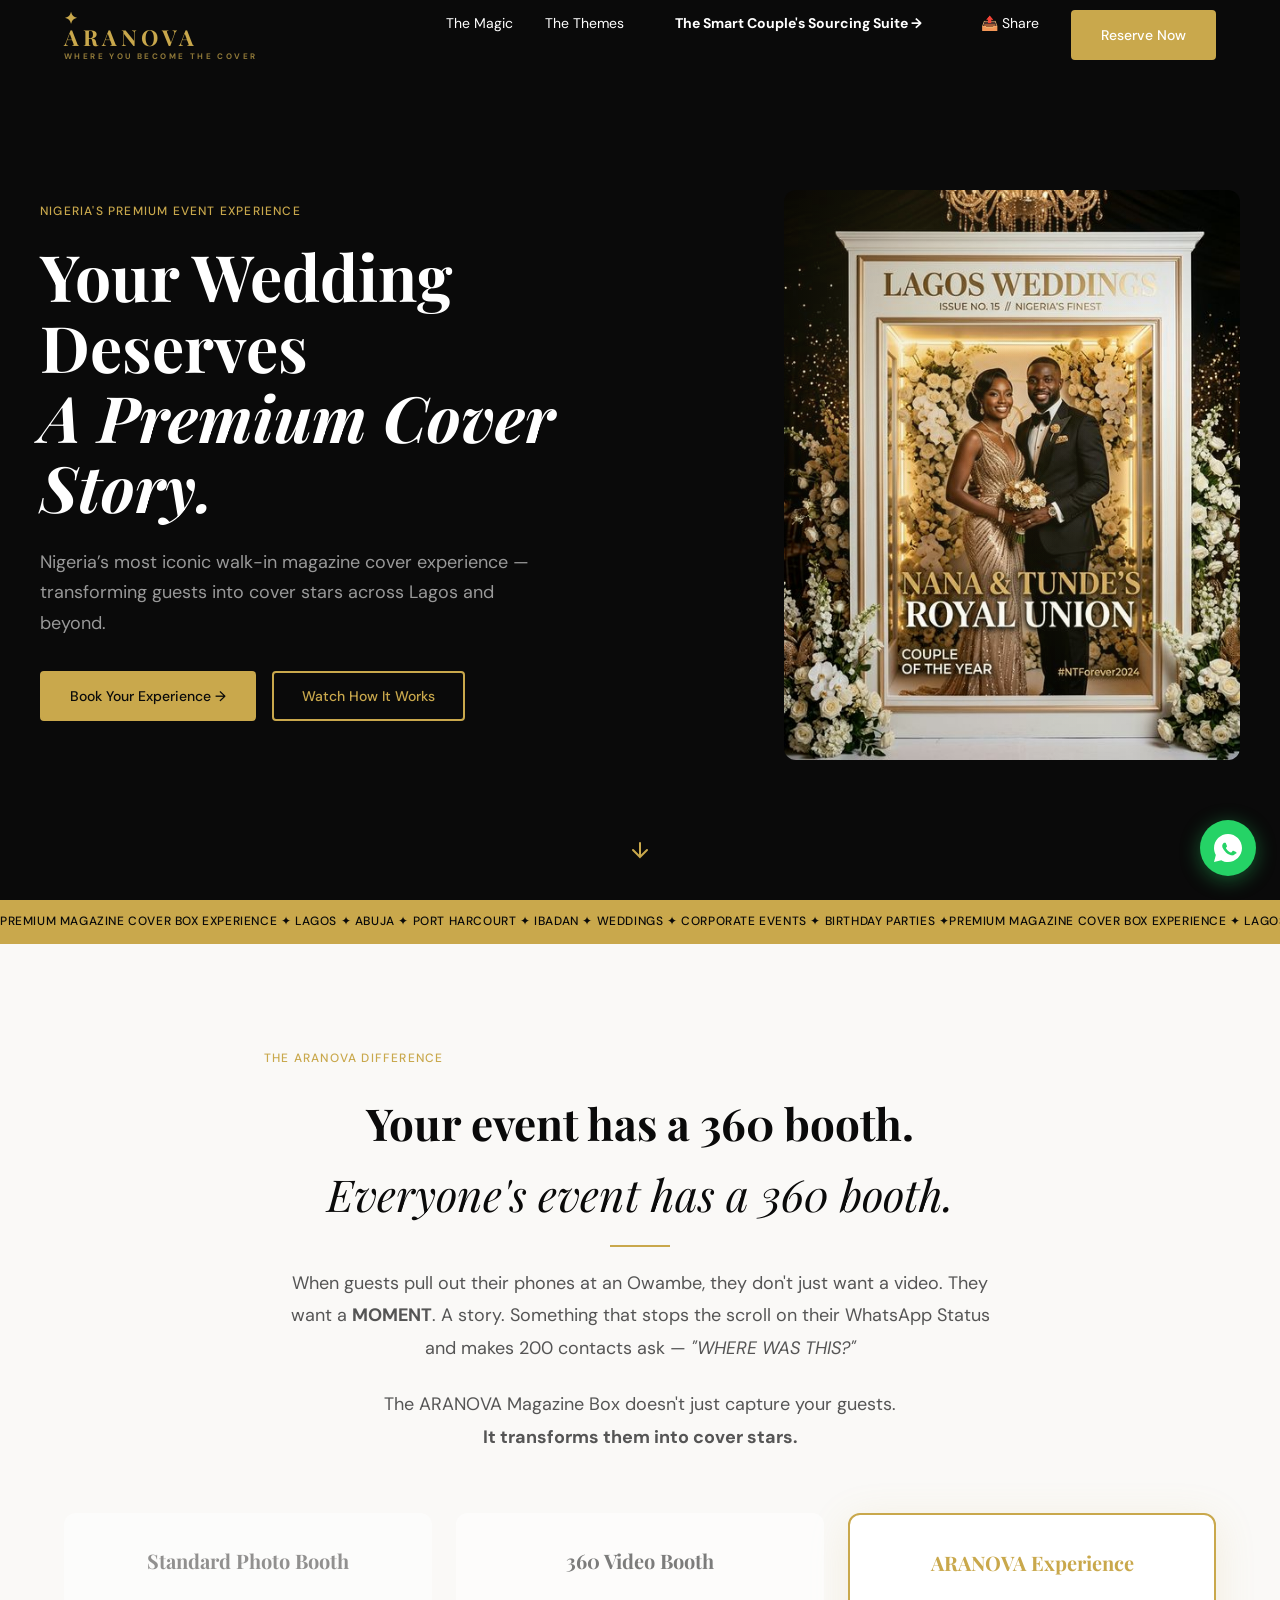
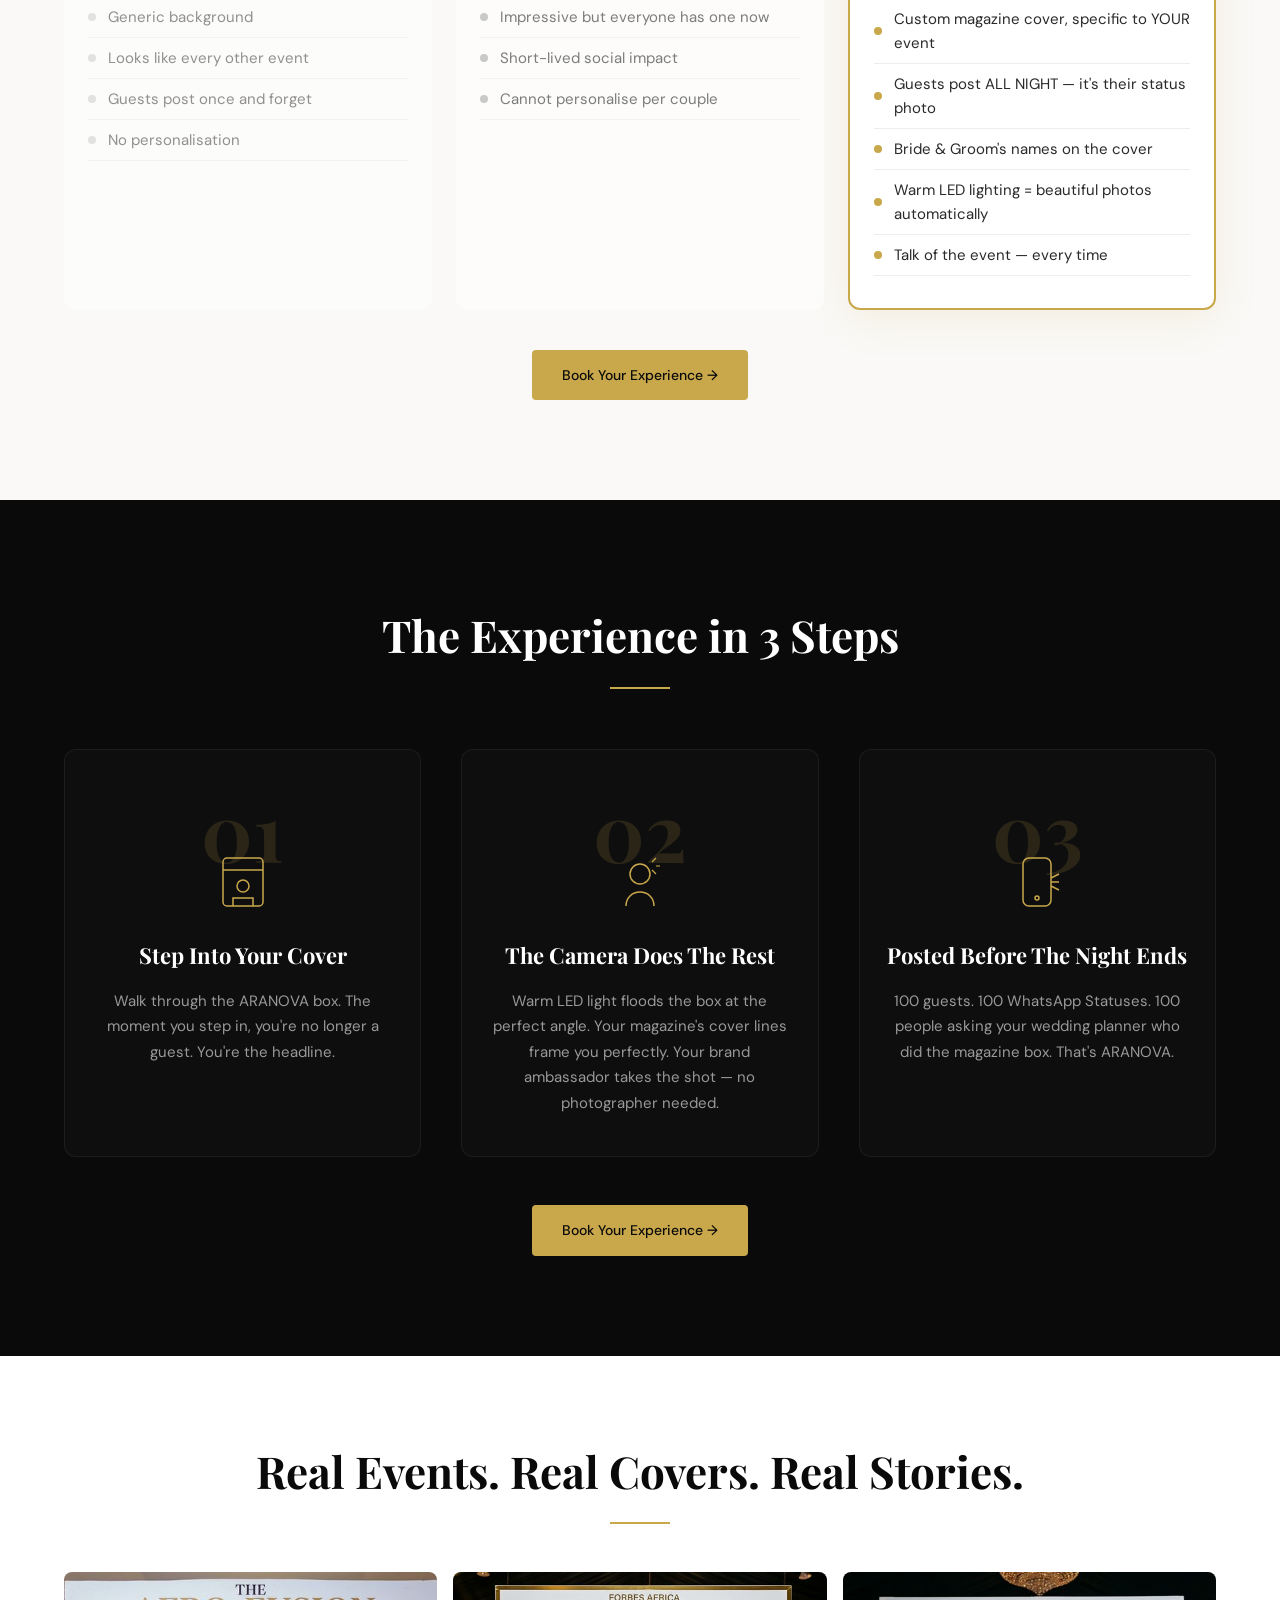
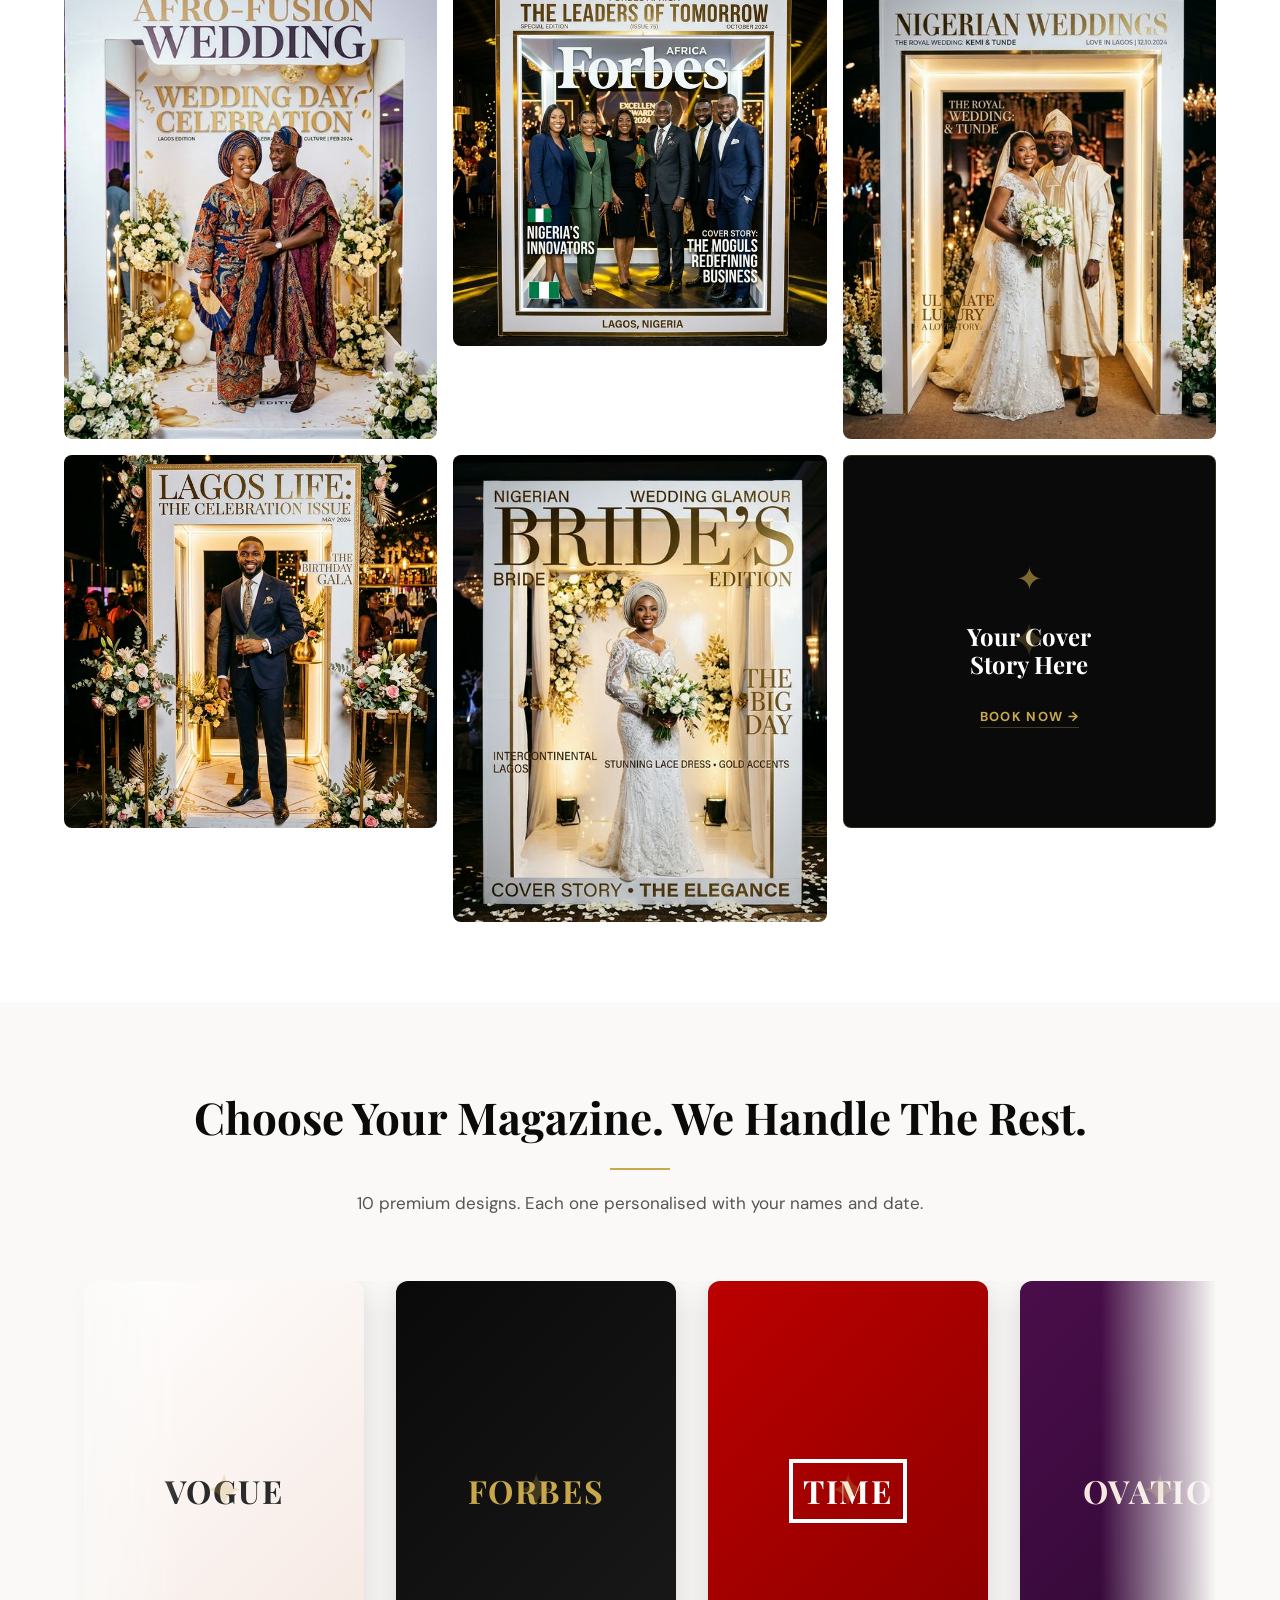
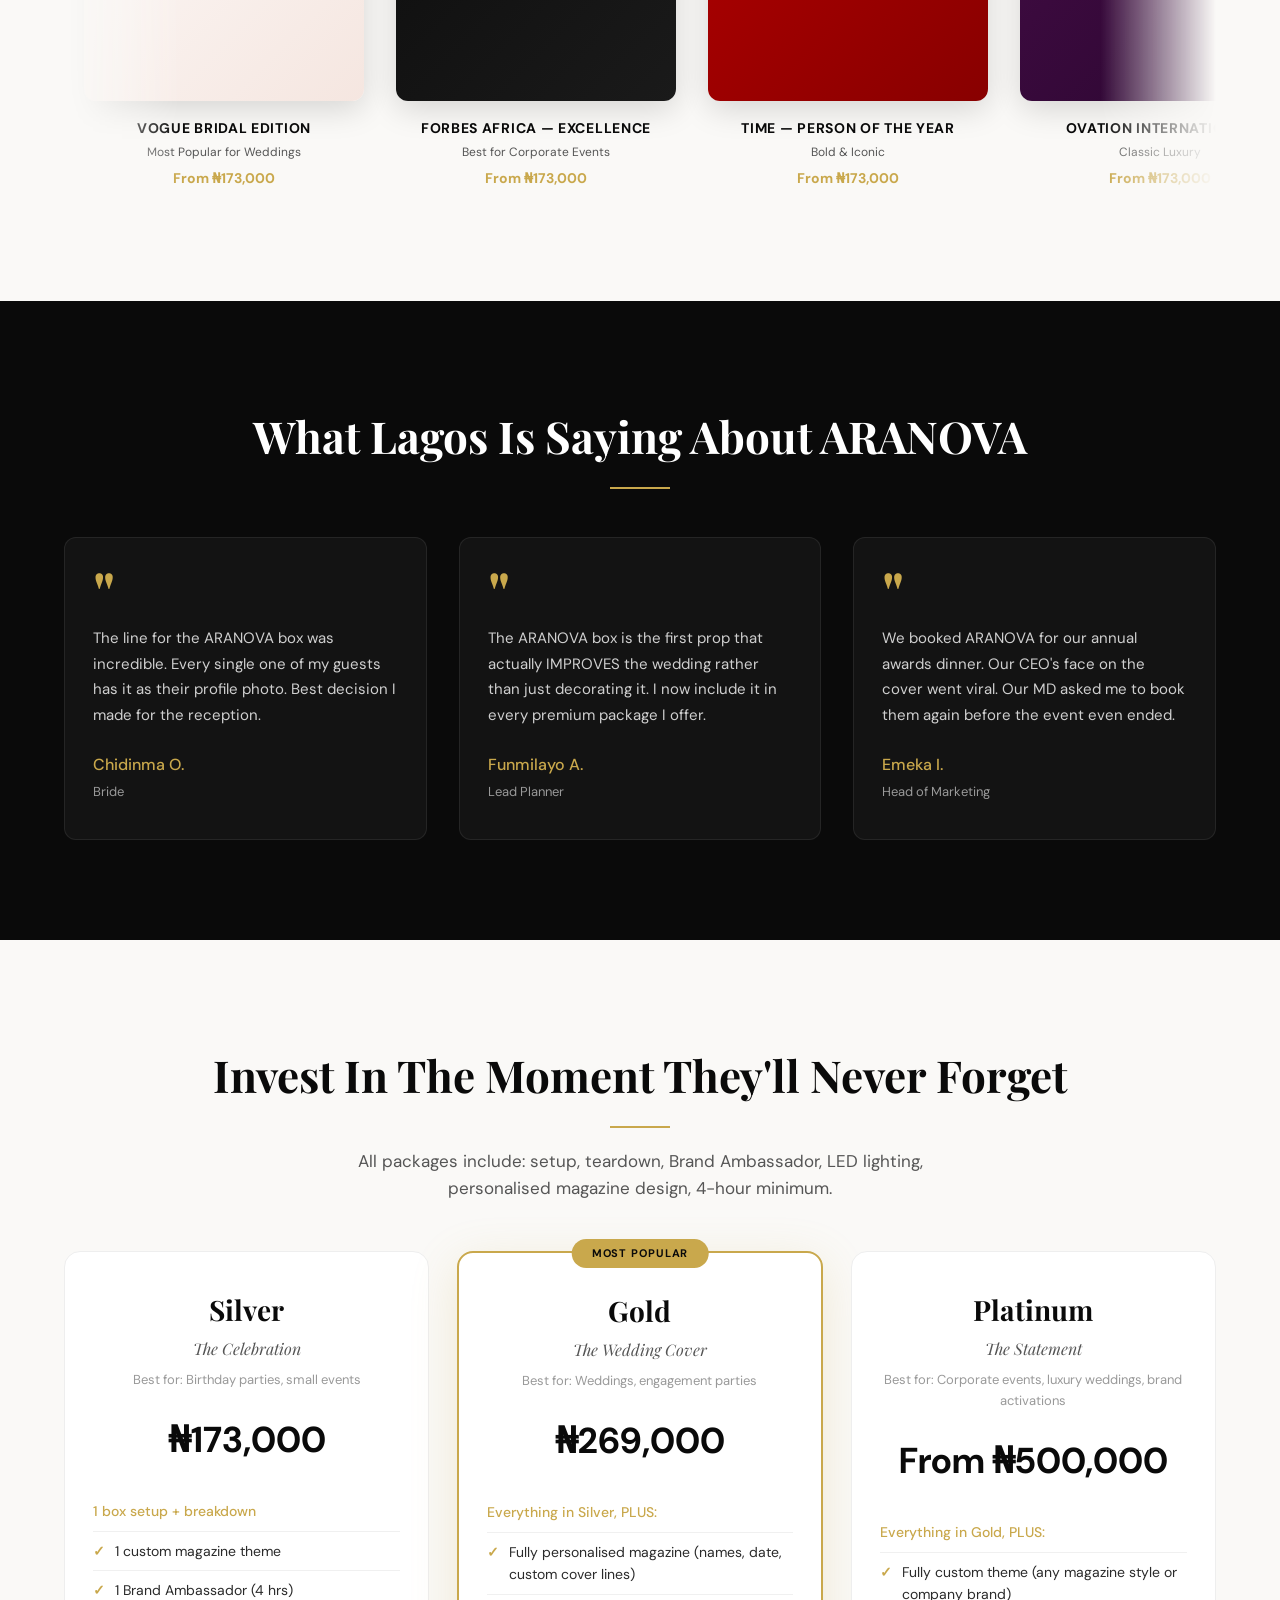
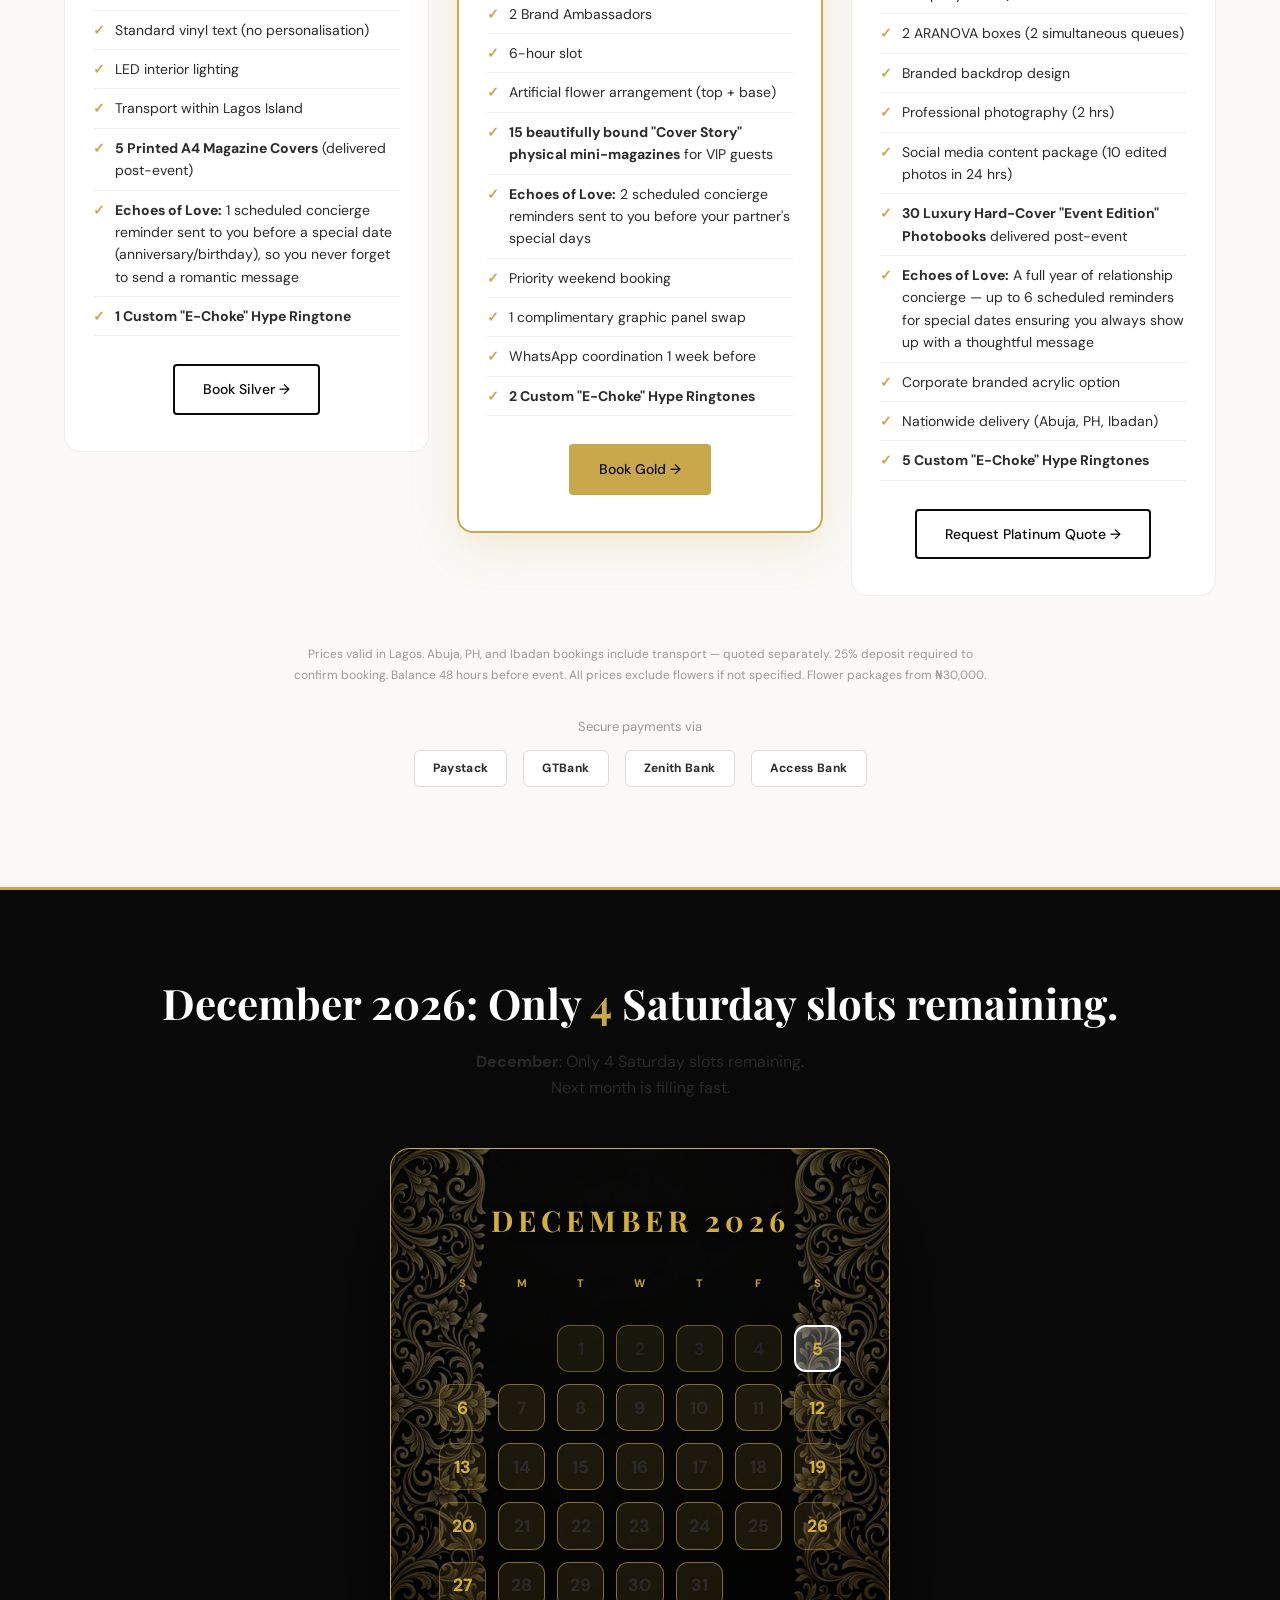
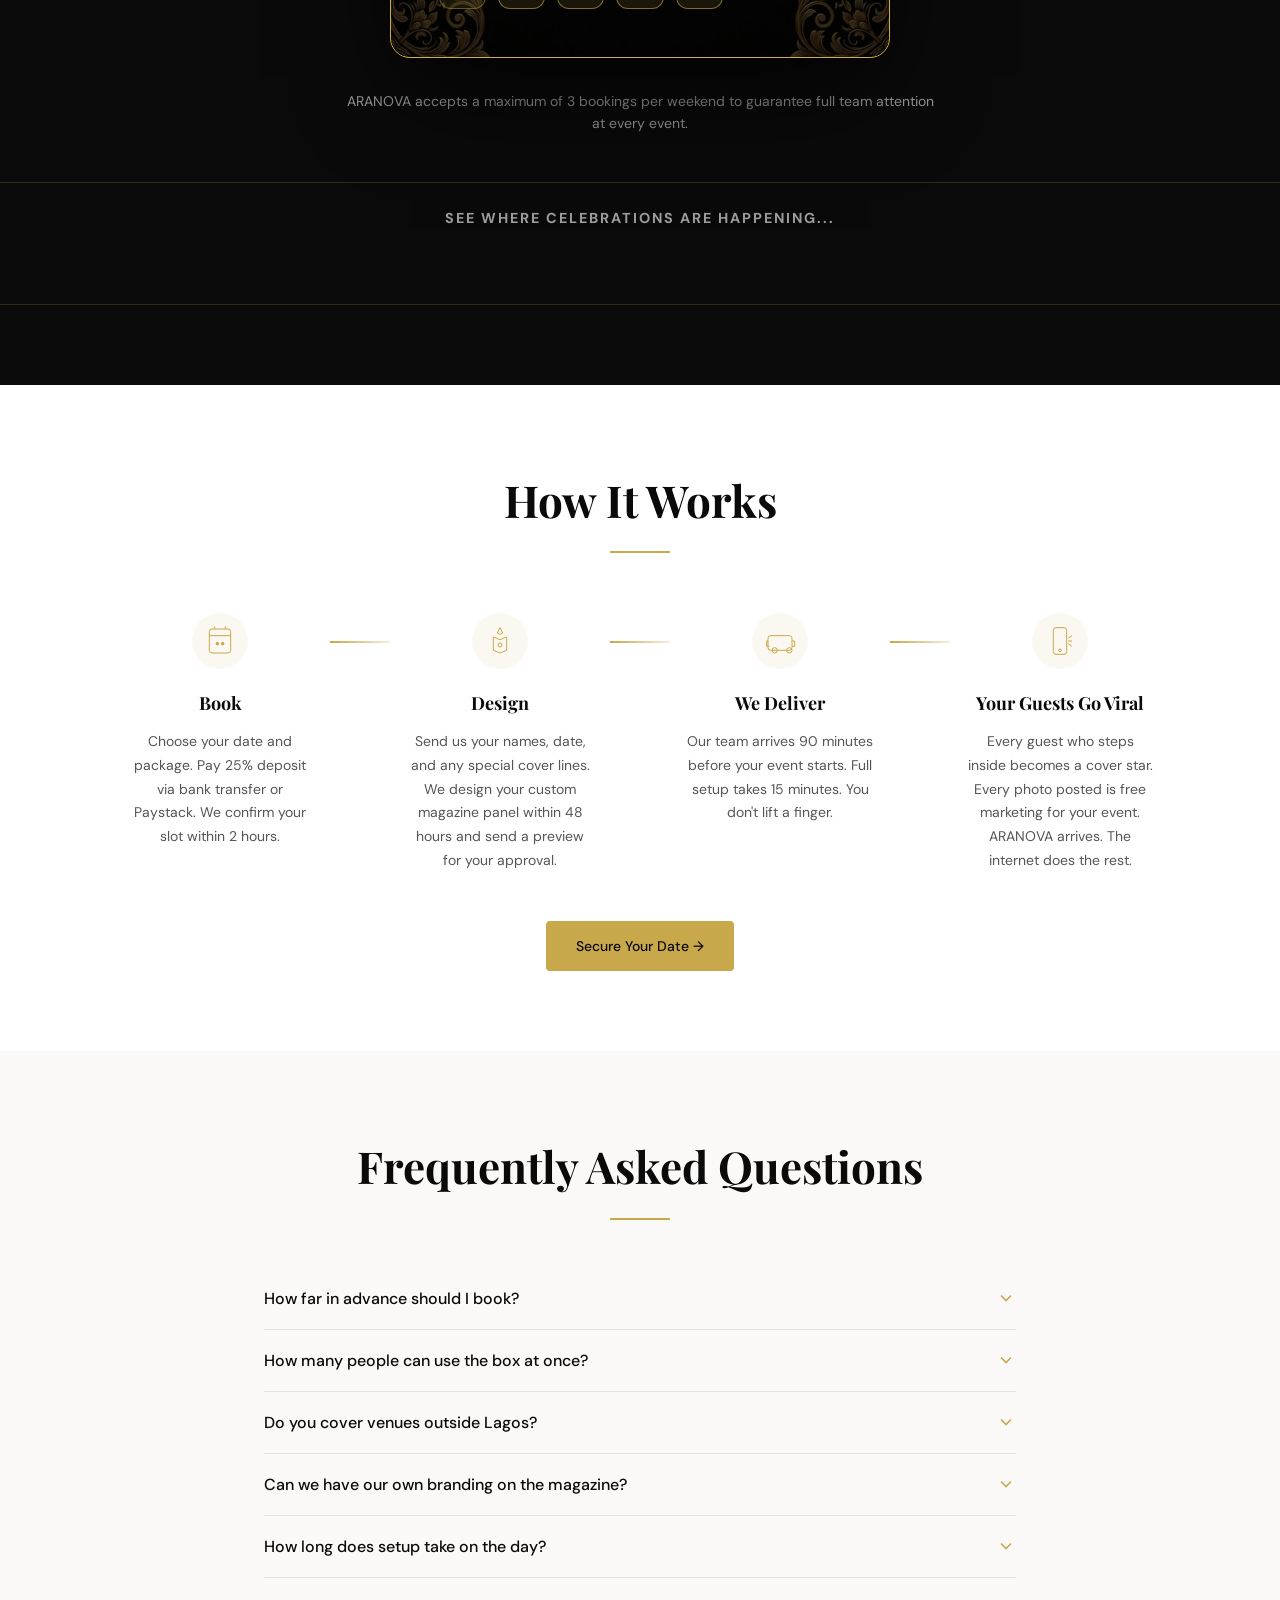
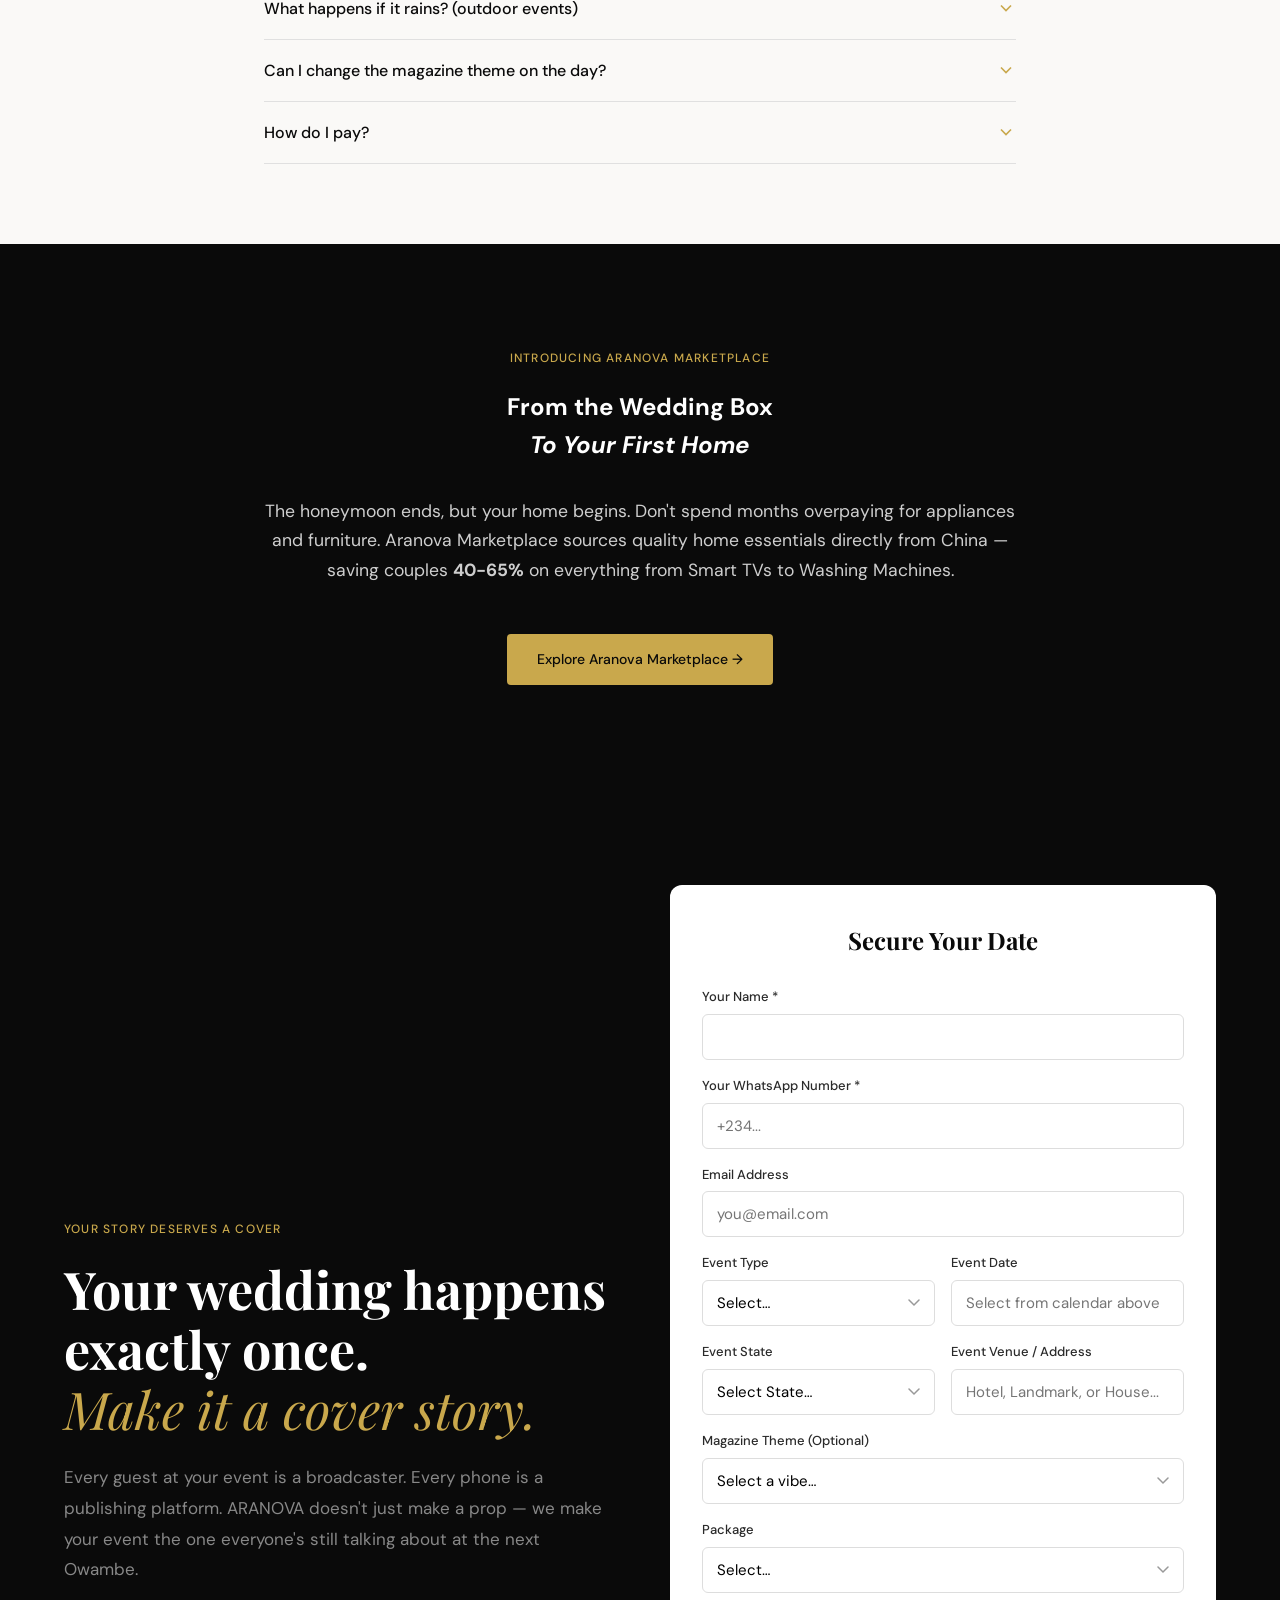
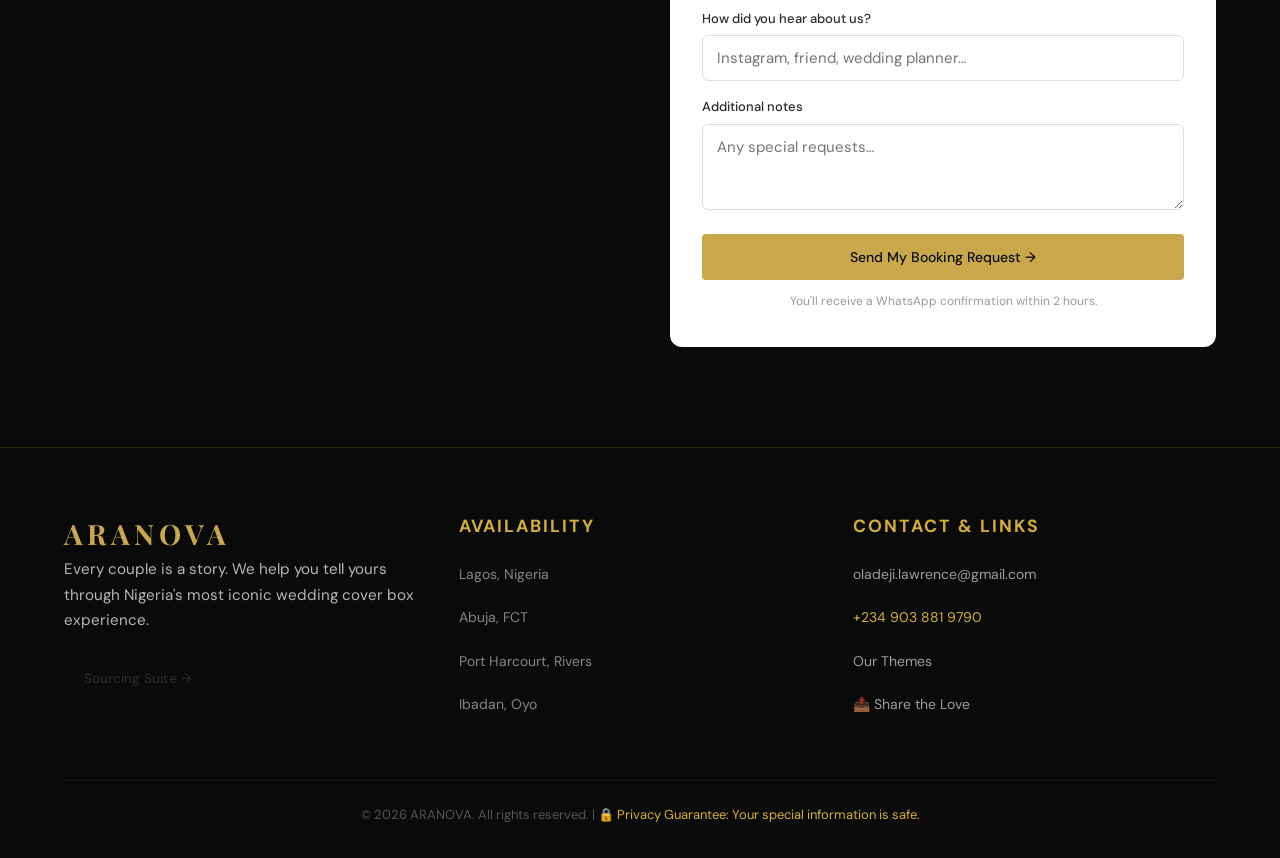
==== commit 50e40b78: "feat: complete luxury booking overhaul, brand assets, and marketplace Unsplash placeholders" ====
--- a/index.html
+++ b/index.html
@@ -527,14 +527,27 @@
   <!-- ============================================ -->
   <section class="urgency" id="urgency">
     <div class="container">
-      <h2 class="urgency-headline reveal">December 2025: Only <span class="counter" data-target="4">0</span> Saturday
-        slots remaining.</h2>
-      <p class="urgency-sub reveal">January weddings are filling now.</p>
+      <h2 class="urgency-headline reveal"><span id="calMonthOut">March 2026</span>: Only <span id="slotsCounter"
+          class="counter">4</span> Saturday slots remaining.</h2>
+      <p class="reveal" id="urgencyDesc"><span id="monthNameText">March 2026</span>: Only <span id="slotsText">4</span>
+        Saturday slots remaining.<br>Next month is filling fast.</p>
       <div class="calendar-widget reveal" id="calendarWidget">
         <!-- Calendar rendered by JS -->
       </div>
       <p class="urgency-note reveal">ARANOVA accepts a maximum of 3 bookings per weekend to guarantee full team
         attention at every event.</p>
+    </div>
+
+    <!-- Social Proof Ticker -->
+    <div class="social-proof-section reveal" style="margin-top: 3rem; text-align: center;">
+      <h4
+        style="color: rgba(255,255,255,0.6); font-size: 0.9rem; letter-spacing: 2px; text-transform: uppercase; margin-bottom: 1rem;">
+        See where celebrations are happening...</h4>
+      <div class="social-ticker-container">
+        <div class="social-ticker" id="socialTicker">
+          <!-- Populated by JS -->
+        </div>
+      </div>
     </div>
   </section>
 
@@ -769,39 +782,78 @@
             </div>
             <div class="form-group">
               <label for="formDate">Event Date</label>
-              <input type="date" id="formDate" name="event_date">
-            </div>
-          </div>
-          <div class="form-group">
-            <label for="formVenue">Event Venue / Area in Lagos *</label>
-            <input type="text" id="formVenue" name="venue" required placeholder="e.g. Lekki, Victoria Island">
+              <input type="text" id="formDate" name="event_date" placeholder="Select from calendar above" readonly
+                required>
+            </div>
           </div>
           <div class="form-row">
             <div class="form-group">
-              <label for="formTheme">Magazine Theme</label>
+              <label for="formState">Event State</label>
+              <select id="formState" name="state" required>
+                <option value="">Select State…</option>
+                <option>Lagos</option>
+                <option>Abuja (FCT)</option>
+                <option>Rivers (Port Harcourt)</option>
+                <option>Ogun</option>
+                <option>Oyo</option>
+                <option>Anambra</option>
+                <option>Delta</option>
+                <option>Edo</option>
+                <option>Enugu</option>
+                <option>Kano</option>
+                <option>Kaduna</option>
+                <option>Kwara</option>
+                <option>Akwa Ibom</option>
+                <option>Abia</option>
+                <option>Adamawa</option>
+                <option>Bauchi</option>
+                <option>Bayelsa</option>
+                <option>Benue</option>
+                <option>Borno</option>
+                <option>Cross River</option>
+                <option>Ebonyi</option>
+                <option>Ekiti</option>
+                <option>Gombe</option>
+                <option>Imo</option>
+                <option>Jigawa</option>
+                <option>Katsina</option>
+                <option>Kebbi</option>
+                <option>Kogi</option>
+                <option>Nasarawa</option>
+                <option>Niger</option>
+                <option>Ondo</option>
+                <option>Osun</option>
+                <option>Plateau</option>
+                <option>Sokoto</option>
+                <option>Taraba</option>
+                <option>Yobe</option>
+                <option>Zamfara</option>
+              </select>
+            </div>
+            <div class="form-group">
+              <label for="formVenue">Event Venue / Address</label>
+              <input type="text" id="formVenue" name="venue" placeholder="Hotel, Landmark, or House..." required>
+            </div>
+          </div>
+          <div class="form-grid">
+            <div class="form-group">
+              <label for="formTheme">Magazine Theme (Optional)</label>
               <select id="formTheme" name="magazine_theme">
-                <option value="">Select…</option>
-                <option>Vogue Bridal Edition</option>
-                <option>Forbes Africa — Excellence</option>
-                <option>TIME — Person of the Year</option>
-                <option>Ovation International</option>
-                <option>City People — Society Wedding</option>
-                <option>Arise Magazine</option>
-                <option>Lagos Big Boy / Big Girl</option>
-                <option>CEO of the Year — Corporate</option>
-                <option>Aso Rock Rockstar</option>
-                <option>Nollywood Star</option>
+                <option value="">Select a vibe…</option>
+                <option value="VOGUE">The VOGUE Luxe</option>
+                <option value="GLAMOUR">The GLAMOUR Gold</option>
+                <option value="BRIDE">The MODERN BRIDE</option>
               </select>
             </div>
-            <div class="form-group">
-              <label for="formPackage">Package</label>
-              <select id="formPackage" name="package">
-                <option value="">Select…</option>
-                <option>Silver — ₦173,000</option>
-                <option>Gold — ₦269,000</option>
-                <option>Platinum — From ₦500,000</option>
-              </select>
-            </div>
+          </div>
+          <div class="form-group">
+            <label for="formPackage">Package</label>
+            <select id="formPackage" name="package">
+              <option value="">Select…</option>
+              <option>Silver — ₦173,000</option>
+              <option>Gold — ₦269,000</option>
+              <option>Platinum — From ₦500,000</option>
+            </select>
           </div>
           <div class="form-group">
             <label for="formHear">How did you hear about us?</label>
@@ -822,63 +874,40 @@
   <!-- ============================================ -->
   <!-- SECTION 3.14 — FOOTER                         -->
   <!-- ============================================ -->
-  <footer class="footer" id="footer">
+  <footer class="footer">
     <div class="container">
-      <div class="footer-top">
-        <div class="footer-logo">
-          <span class="logo-star">✦</span> ARANOVA
-          <p class="footer-tagline">Where You Become The Cover</p>
-        </div>
-      </div>
       <div class="footer-grid">
-        <div class="footer-col">
-          <h4>About</h4>
-          <p>Nigeria's premium walk-in magazine cover box experience. We transform your guests into cover stars at
-            weddings, corporate events and celebrations.</p>
-        </div>
-        <div class="footer-links-col">
-          <h4>Experience</h4>
-          <ul>
-            <li><a href="#themes">View Themes</a></li>
-            <li><a href="marketplace/index.html" style="color: var(--gold-deep); font-weight: 700;">Build Your Home
-                Wishlist →</a></li>
-            <li><a href="javascript:void(0)" onclick="shareToSocial()">📤 Share the Love</a></li>
-            <li><a href="#faq">FAQ</a></li>
+        <div class="footer-col reveal">
+          <h3 class="footer-logo">ARANOVA</h3>
+          <p style="margin-bottom: 1.5rem; color: rgba(255,255,255,0.7); font-size: 0.95rem;">Every couple is a story.
+            We help you tell yours through Nigeria's most iconic wedding cover box experience.</p>
+          <a href="marketplace/index.html" class="btn btn-gold-luxury"
+            style="padding: 10px 20px; font-size: 0.85rem;">Sourcing Suite →</a>
+        </div>
+        <div class="footer-col reveal" style="transition-delay: 0.1s;">
+          <h4>Availability</h4>
+          <ul style="color: rgba(255,255,255,0.6); font-size: 0.95rem;">
+            <li>Lagos, Nigeria</li>
+            <li>Abuja, FCT</li>
+            <li>Port Harcourt, Rivers</li>
+            <li>Ibadan, Oyo</li>
           </ul>
         </div>
-        <div class="footer-col">
-          <h4>Services</h4>
-          <ul>
-            <li>Weddings</li>
-            <li>Corporate Events</li>
-            <li>Birthday Parties</li>
-            <li>Brand Activations</li>
+        <div class="footer-col reveal" style="transition-delay: 0.2s;">
+          <h4>Contact & Links</h4>
+          <ul style="font-size: 0.95rem;">
+            <li><a href="mailto:oladeji.lawrence@gmail.com"
+                style="color: rgba(255,255,255,0.6);">oladeji.lawrence@gmail.com</a></li>
+            <li><a href="https://wa.me/2349038819790" target="_blank" style="color: #D4AF37;">+234 903 881 9790</a></li>
+            <li style="margin-top: 10px;"><a href="#themes" style="color: rgba(255,255,255,0.6);">Our Themes</a></li>
+            <li><a href="javascript:void(0)" onclick="shareToSocial()" style="color: rgba(255,255,255,0.6);">📤 Share
+                the Love</a></li>
           </ul>
         </div>
-        <div class="footer-col">
-          <h4>Cities</h4>
-          <ul>
-            <li>Lagos Island</li>
-            <li>Lekki</li>
-            <li>Victoria Island</li>
-            <li>Ikeja</li>
-            <li>Abuja</li>
-            <li>Port Harcourt</li>
-            <li>Ibadan</li>
-          </ul>
-        </div>
-        <div class="footer-col">
-          <h4>Contact</h4>
-          <ul>
-            <li><a href="mailto:oladeji.lawrence@gmail.com">oladeji.lawrence@gmail.com</a></li>
-            <li><a
-                href="https://wa.me/2349038819790?text=Hi%20ARANOVA%2C%20I%27d%20like%20to%20book%20a%20magazine%20cover%20box%20experience."
-                target="_blank" rel="noopener">+234 903 881 9790</a></li>
-          </ul>
-        </div>
       </div>
       <div class="footer-bottom">
-        <p>© 2025 ARANOVA. All rights reserved. Lagos, Nigeria.</p>
+        <p>© 2026 ARANOVA. All rights reserved. | <span style="color: #D4AF37;">🔒 Privacy Guarantee: Your special
+            information is safe.</span></p>
       </div>
     </div>
   </footer>
--- a/styles.css
+++ b/styles.css
@@ -1802,6 +1802,58 @@
     transform: translateX(-50%) translateY(0);
   }
 
+  /* Pro Luxury Footer & Buttons */
+  .btn-gold-luxury {
+    border: 1.5px solid var(--gold-deep);
+    color: var(--gold-deep);
+    background: transparent;
+    padding: 0.8rem 1.8rem;
+    border-radius: 40px;
+    font-weight: 700;
+    text-transform: uppercase;
+    letter-spacing: 1.5px;
+    font-size: 0.8rem;
+    transition: all 0.4s cubic-bezier(0.175, 0.885, 0.32, 1.275);
+    display: inline-block;
+    margin-top: 1.5rem;
+  }
+
+  .btn-gold-luxury:hover {
+    background: var(--gold-deep);
+    color: #fff !important;
+    transform: translateY(-3px);
+    box-shadow: 0 10px 25px rgba(184, 134, 11, 0.25);
+  }
+
+  .footer-top {
+    background: #050505;
+    padding: 6rem 0 4rem;
+    border-top: 1px solid rgba(184, 134, 11, 0.1);
+  }
+
+  .footer-logo {
+    color: var(--gold-deep);
+    font-size: 1.8rem;
+    letter-spacing: 3px;
+    margin-bottom: 1.5rem;
+  }
+
+  .footer-grid {
+    display: grid;
+    grid-template-columns: repeat(auto-fit, minmax(280px, 1fr));
+    gap: 4rem;
+    margin-bottom: 3rem;
+  }
+
+  .footer-col h4 {
+    color: var(--gold-deep);
+    margin-bottom: 2rem;
+    text-transform: uppercase;
+    letter-spacing: 2px;
+    font-size: 0.9rem;
+  }
+
+
   /* Hero */
   .hero-content {
     grid-template-columns: 1fr;
@@ -1943,4 +1995,415 @@
     min-height: auto;
     padding: 40px 0;
   }
-}+}
+/* ---------------------------------------
+   SECTION 3.10 � INTERACTIVE CALENDAR (GLOBAL PATCH)
+   --------------------------------------- */
+.calendar-widget {
+  background: rgba(10, 10, 10, 0.95) !important;
+  border: 1.5px solid var(--gold) !important;
+  border-radius: 20px !important;
+  padding: 2.5rem !important;
+  margin: 3rem auto 0 !important;
+  max-width: 480px !important;
+  backdrop-filter: blur(20px) !important;
+  box-shadow: 0 40px 100px -20px rgba(0, 0, 0, 0.9) !important;
+  z-index: 10 !important;
+}
+
+.calendar-header {
+  text-align: center !important;
+  margin-bottom: 2rem !important;
+}
+
+.calendar-header h4 {
+  color: var(--gold) !important;
+  font-family: var(--font-heading) !important;
+  font-weight: 700 !important;
+  font-size: 1.6rem !important;
+  letter-spacing: 4px !important;
+  text-transform: uppercase !important;
+  margin-bottom: 0.5rem !important;
+}
+
+.calendar-grid {
+  display: grid !important;
+  grid-template-columns: repeat(7, 1fr) !important;
+  gap: 10px !important;
+}
+
+.calendar-day-label {
+  font-size: 11px !important;
+  text-transform: uppercase !important;
+  color: var(--gold) !important;
+  opacity: 0.8 !important;
+  text-align: center !important;
+  font-weight: 700 !important;
+  margin-bottom: 15px !important;
+}
+
+.day {
+  aspect-ratio: 1 !important;
+  display: flex !important;
+  align-items: center !important;
+  justify-content: center !important;
+  border-radius: 10px !important;
+  font-size: 1rem !important;
+  color: rgba(255, 255, 255, 0.25) !important;
+  background: rgba(255, 255, 255, 0.05) !important;
+  border: 1px solid rgba(255, 255, 255, 0.1) !important;
+  transition: all 0.4s cubic-bezier(0.175, 0.885, 0.32, 1.275) !important;
+  cursor: default !important;
+}
+
+.day.today {
+  border: 2px solid var(--gold) !important;
+  color: #fff !important;
+  font-weight: 700 !important;
+  background: rgba(201, 168, 76, 0.1) !important;
+}
+
+.day.available {
+  background: rgba(201, 168, 76, 0.12) !important;
+  color: var(--gold-light) !important;
+  border: 1.5px solid rgba(201, 168, 76, 0.6) !important;
+  font-weight: 700 !important;
+  cursor: pointer !important;
+}
+
+.day.available:hover {
+  background: var(--gold) !important;
+  color: var(--black) !important;
+  transform: translateY(-8px) scale(1.15) !important;
+  box-shadow: 0 15px 30px rgba(201, 168, 76, 0.6) !important;
+  z-index: 2 !important;
+}
+
+.day.selected {
+  background: var(--gold) !important;
+  color: var(--black) !important;
+  border: 2px solid #fff !important;
+  box-shadow: 0 0 40px rgba(201, 168, 76, 1) !important;
+  transform: scale(1.1) !important;
+}
+
+.day.past {
+  opacity: 0.1 !important;
+  text-decoration: line-through !important;
+  cursor: not-allowed !important;
+}
+
+.day.empty {
+  border: none !important;
+  background: transparent !important;
+}
+
+@media (max-width: 600px) {
+  .calendar-widget {
+    padding: 1.5rem !important;
+    margin-top: 2rem !important;
+  }
+  .calendar-grid {
+    gap: 6px !important;
+  }
+  .day {
+    font-size: 0.85rem !important;
+  }
+}
+
+/* ---------------------------------------
+   SECTION 3.10 � PREMIUM FLORAL CALENDAR (FINAL DESIGN)
+   --------------------------------------- */
+.calendar-widget {
+  background: url('assets/calendar_bg.png') center/cover no-repeat !important;
+  border: 1.5px solid #D4AF37 !important; /* Deep Gold border */
+  border-radius: 20px !important;
+  padding: 3rem !important;
+  margin: 3rem auto 0 !important;
+  max-width: 500px !important;
+  box-shadow: 0 40px 100px -20px rgba(0, 0, 0, 0.95) !important;
+  position: relative !important;
+  overflow: hidden !important;
+}
+
+.calendar-widget::before {
+  content: '';
+  position: absolute;
+  inset: 0;
+  background: rgba(0, 0, 0, 0.65); /* Overlay for readability */
+  z-index: 1;
+}
+
+.calendar-header, .calendar-grid {
+  position: relative !important;
+  z-index: 2 !important;
+}
+
+.calendar-header h4 {
+  color: #D4AF37 !important;
+  font-family: var(--font-heading) !important;
+  font-weight: 700 !important;
+  font-size: 1.8rem !important;
+  letter-spacing: 5px !important;
+  text-transform: uppercase !important;
+  margin-bottom: 0.5rem !important;
+  text-shadow: 0 2px 10px rgba(0,0,0,0.5) !important;
+}
+
+.calendar-grid {
+  display: grid !important;
+  grid-template-columns: repeat(7, 1fr) !important;
+  gap: 12px !important;
+}
+
+.calendar-day-label {
+  font-size: 11px !important;
+  text-transform: uppercase !important;
+  color: #D4AF37 !important; /* Deep gold for labels */
+  opacity: 0.9 !important;
+  text-align: center !important;
+  font-weight: 800 !important;
+  margin-bottom: 20px !important;
+}
+
+.day {
+  aspect-ratio: 1 !important;
+  display: flex !important;
+  align-items: center !important;
+  justify-content: center !important;
+  border-radius: 12px !important;
+  font-size: 1.1rem !important;
+  color: #ffffff !important; /* All numbers visible */
+  background: rgba(255, 255, 255, 0.1) !important;
+  border: 1px solid rgba(255, 255, 255, 0.15) !important;
+  transition: all 0.4s cubic-bezier(0.175, 0.885, 0.32, 1.275) !important;
+  cursor: pointer !important; /* All clickable */
+}
+
+.day.weekend {
+  color: #D4AF37 !important; /* Deep Gold for weekends */
+  border: 1.5px solid rgba(212, 175, 55, 0.4) !important;
+  font-weight: 800 !important;
+}
+
+.day.today {
+  border: 2px solid #fff !important;
+  background: rgba(255, 255, 255, 0.2) !important;
+  box-shadow: inset 0 0 10px rgba(255, 255, 255, 0.3) !important;
+}
+
+.day:hover {
+  background: #D4AF37 !important;
+  color: #000 !important;
+  transform: translateY(-8px) scale(1.15) !important;
+  box-shadow: 0 20px 40px rgba(212, 175, 55, 0.5) !important;
+  z-index: 3 !important;
+}
+
+.day.selected {
+  background: #fff !important;
+  color: #000 !important;
+  border: 2px solid #D4AF37 !important;
+  box-shadow: 0 0 50px rgba(255, 255, 255, 1) !important;
+  transform: scale(1.1) rotate(5deg) !important;
+}
+
+.day.past {
+  opacity: 0.7 !important; /* Still clickable, just slightly dimmed */
+}
+
+.day.empty {
+  border: none !important;
+  background: transparent !important;
+  cursor: default !important;
+}
+
+@media (max-width: 600px) {
+  .calendar-widget {
+    padding: 2rem 1.5rem !important;
+  }
+  .calendar-grid {
+    gap: 8px !important;
+  }
+  .day {
+    font-size: 0.95rem !important;
+  }
+}
+
+/* ============================================ */
+/* SOCIAL PROOF TICKER & PAST DATE FIX          */
+/* ============================================ */
+.day.past {
+  opacity: 0.8 !important;
+  text-decoration: none !important;
+  cursor: pointer !important;
+}
+
+.social-proof-section {
+  position: relative;
+  overflow: hidden;
+  padding: 1.5rem 0;
+  margin-top: 3rem;
+  background: rgba(10, 10, 10, 0.6);
+  border-top: 1px solid rgba(212, 175, 55, 0.2);
+  border-bottom: 1px solid rgba(212, 175, 55, 0.2);
+}
+
+.social-ticker-container {
+  overflow: hidden;
+  white-space: nowrap;
+  position: relative;
+  width: 100%;
+}
+
+.social-ticker-container::before, .social-ticker-container::after {
+  content: '';
+  position: absolute;
+  top: 0;
+  width: 100px;
+  height: 100%;
+  z-index: 2;
+  pointer-events: none;
+}
+.social-ticker-container::before {
+  left: 0;
+  background: linear-gradient(to right, rgba(10,10,10,1), transparent);
+}
+.social-ticker-container::after {
+  right: 0;
+  background: linear-gradient(to left, rgba(10,10,10,1), transparent);
+}
+
+.social-ticker {
+  display: inline-block;
+  animation: tickerScroll 80s linear infinite;
+  padding-left: 100%;
+}
+
+.social-ticker span {
+  display: inline-block;
+  color: #D4AF37;
+  font-family: var(--font-body);
+  font-size: 1rem;
+  letter-spacing: 1.5px;
+  margin: 0 2rem;
+  font-weight: 600;
+}
+
+.social-ticker span i {
+  color: #fff;
+  opacity: 0.5;
+  font-size: 0.85rem;
+  margin-left: 8px;
+  font-style: normal;
+}
+
+@keyframes tickerScroll {
+  0% { transform: translateX(0); }
+  100% { transform: translateX(-100%); }
+}
+
+/* COMPACT FOOTER STYLES */
+.footer {
+  padding: 4rem 0 2rem;
+  background: #0a0a0a;
+  border-top: 1px solid rgba(212, 175, 55, 0.2);
+}
+.footer-grid {
+  display: grid;
+  grid-template-columns: repeat(3, 1fr);
+  gap: 2rem;
+  margin-bottom: 3rem;
+}
+.footer-col h4 {
+  color: #D4AF37;
+  margin-bottom: 1.2rem;
+  font-size: 1.1rem;
+  letter-spacing: 2px;
+  text-transform: uppercase;
+  font-weight: 700;
+}
+.footer-col ul {
+  list-style: none;
+  padding: 0;
+  margin: 0;
+}
+.footer-col ul li {
+  margin-bottom: 0.8rem;
+}
+.footer-col a {
+  text-decoration: none;
+  transition: color 0.3s ease;
+}
+.footer-col a:hover {
+  color: #fff !important;
+}
+.footer-bottom {
+  border-top: 1px solid rgba(255,255,255,0.05);
+  padding-top: 1.5rem;
+  text-align: center;
+  font-size: 0.9rem;
+  color: rgba(255,255,255,0.5);
+}
+@media (max-width: 768px) {
+  .footer-grid {
+    grid-template-columns: 1fr;
+    text-align: center;
+    gap: 3rem;
+  }
+}
+
+/* ============================================ */
+/* SOCIAL PROOF TICKER & PAST DATE FIX          */
+/* TICKER REFINEMENTS: Slower speed & Elegant Font */
+/* ============================================ */
+.social-ticker {
+  animation: tickerScroll 200s linear infinite !important;
+}
+
+.social-ticker span {
+  font-family: var(--font-heading), serif !important;
+  font-style: italic !important;
+  font-size: 1.3rem !important;
+  letter-spacing: 2px !important;
+  text-transform: none !important;
+}
+
+.social-ticker span i {
+  font-family: var(--font-body), sans-serif !important;
+  font-style: normal !important;
+  font-size: 0.75rem !important;
+  letter-spacing: 1px !important;
+  text-transform: uppercase !important;
+  opacity: 0.7 !important;
+  margin-left: 10px !important;
+}
+
+/* ============================================ */
+/* THEMES MARQUEE ANIMATION                     */
+/* ============================================ */
+.themes-carousel-wrapper {
+  overflow: hidden !important;
+  position: relative !important;
+  width: 100% !important;
+  padding: 1rem 0 !important;
+  mask-image: linear-gradient(to right, transparent, black 10%, black 90%, transparent) !important;
+  -webkit-mask-image: linear-gradient(to right, transparent, black 10%, black 90%, transparent) !important;
+}
+.themes-track {
+  display: flex !important;
+  width: max-content !important;
+  animation: themesMarquee 60s linear infinite !important;
+  gap: 2rem !important;
+  cursor: pointer !important;
+}
+.themes-track:hover {
+  animation-play-state: paused !important;
+}
+.carousel-arrow {
+  display: none !important; /* Hide old manual buttons */
+}
+@keyframes themesMarquee {
+  0% { transform: translateX(0); }
+  100% { transform: translateX(calc(-50% - 1rem)); } 
+}
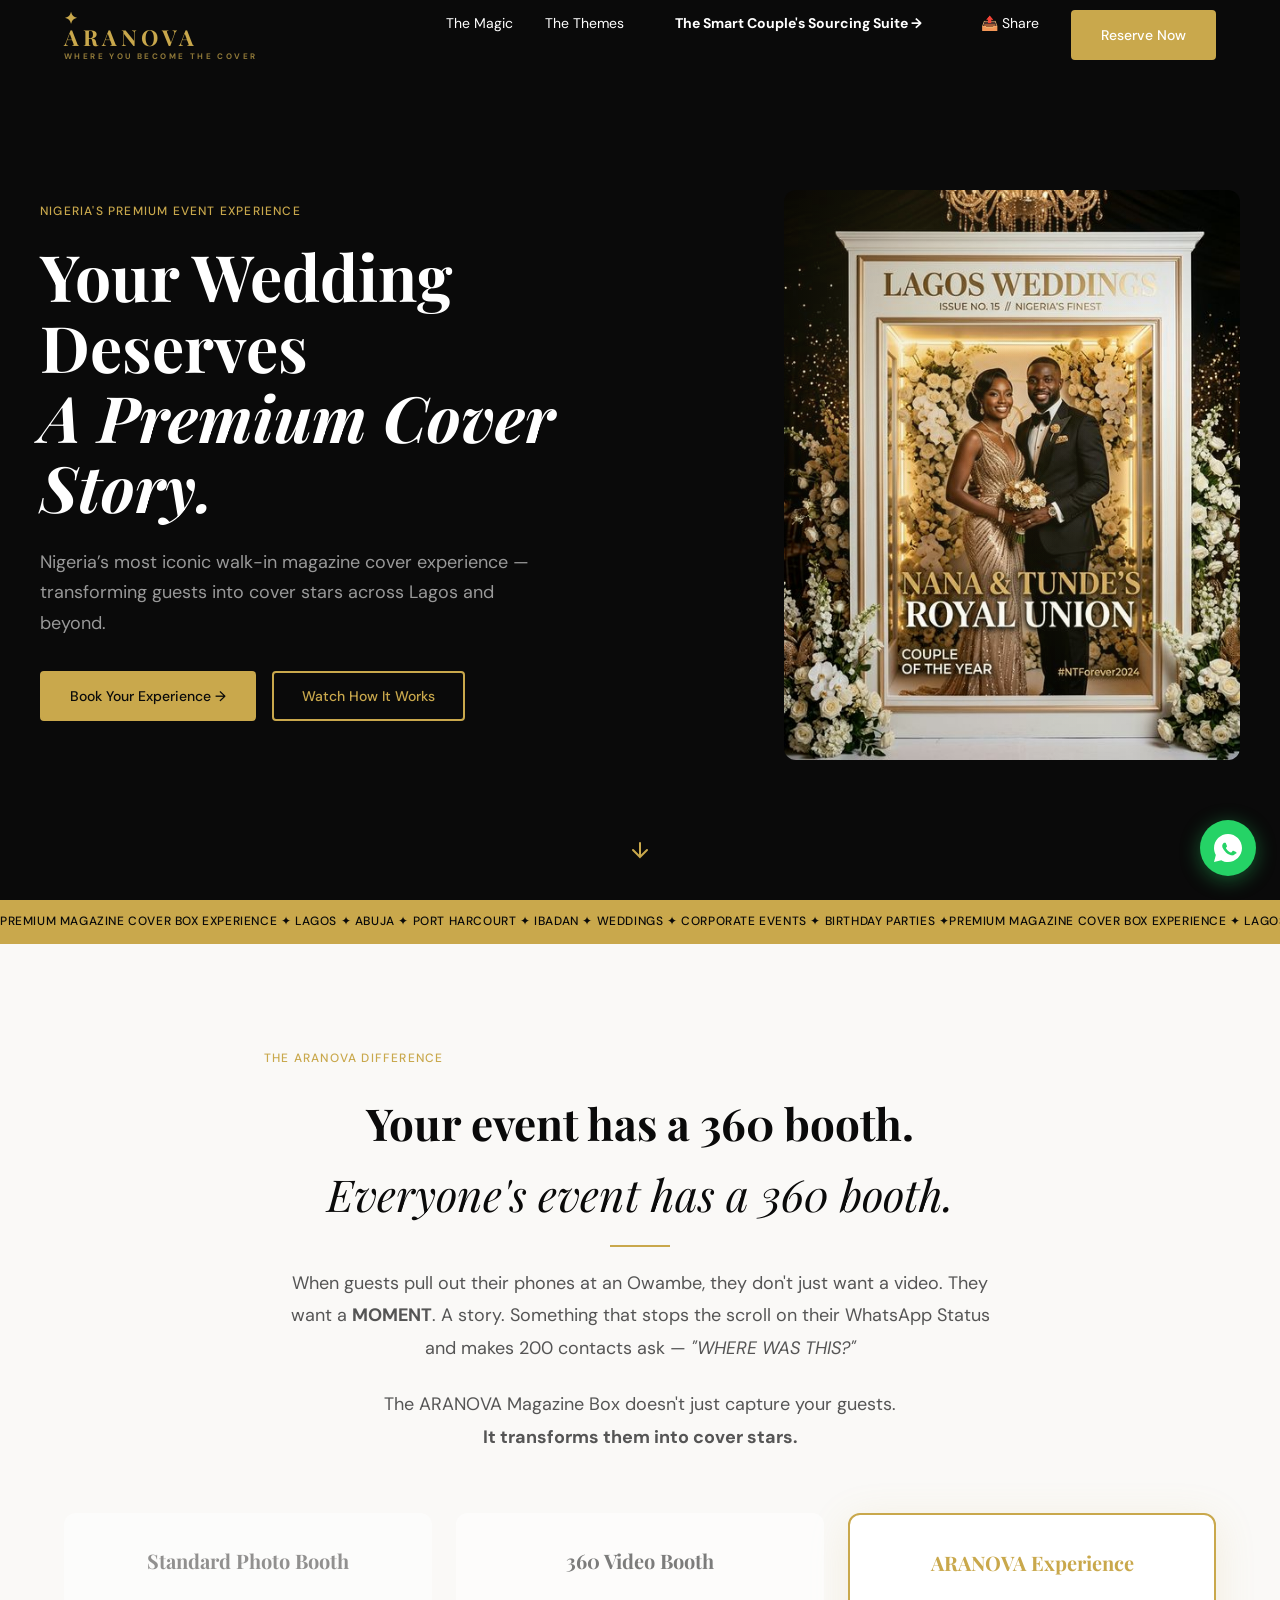
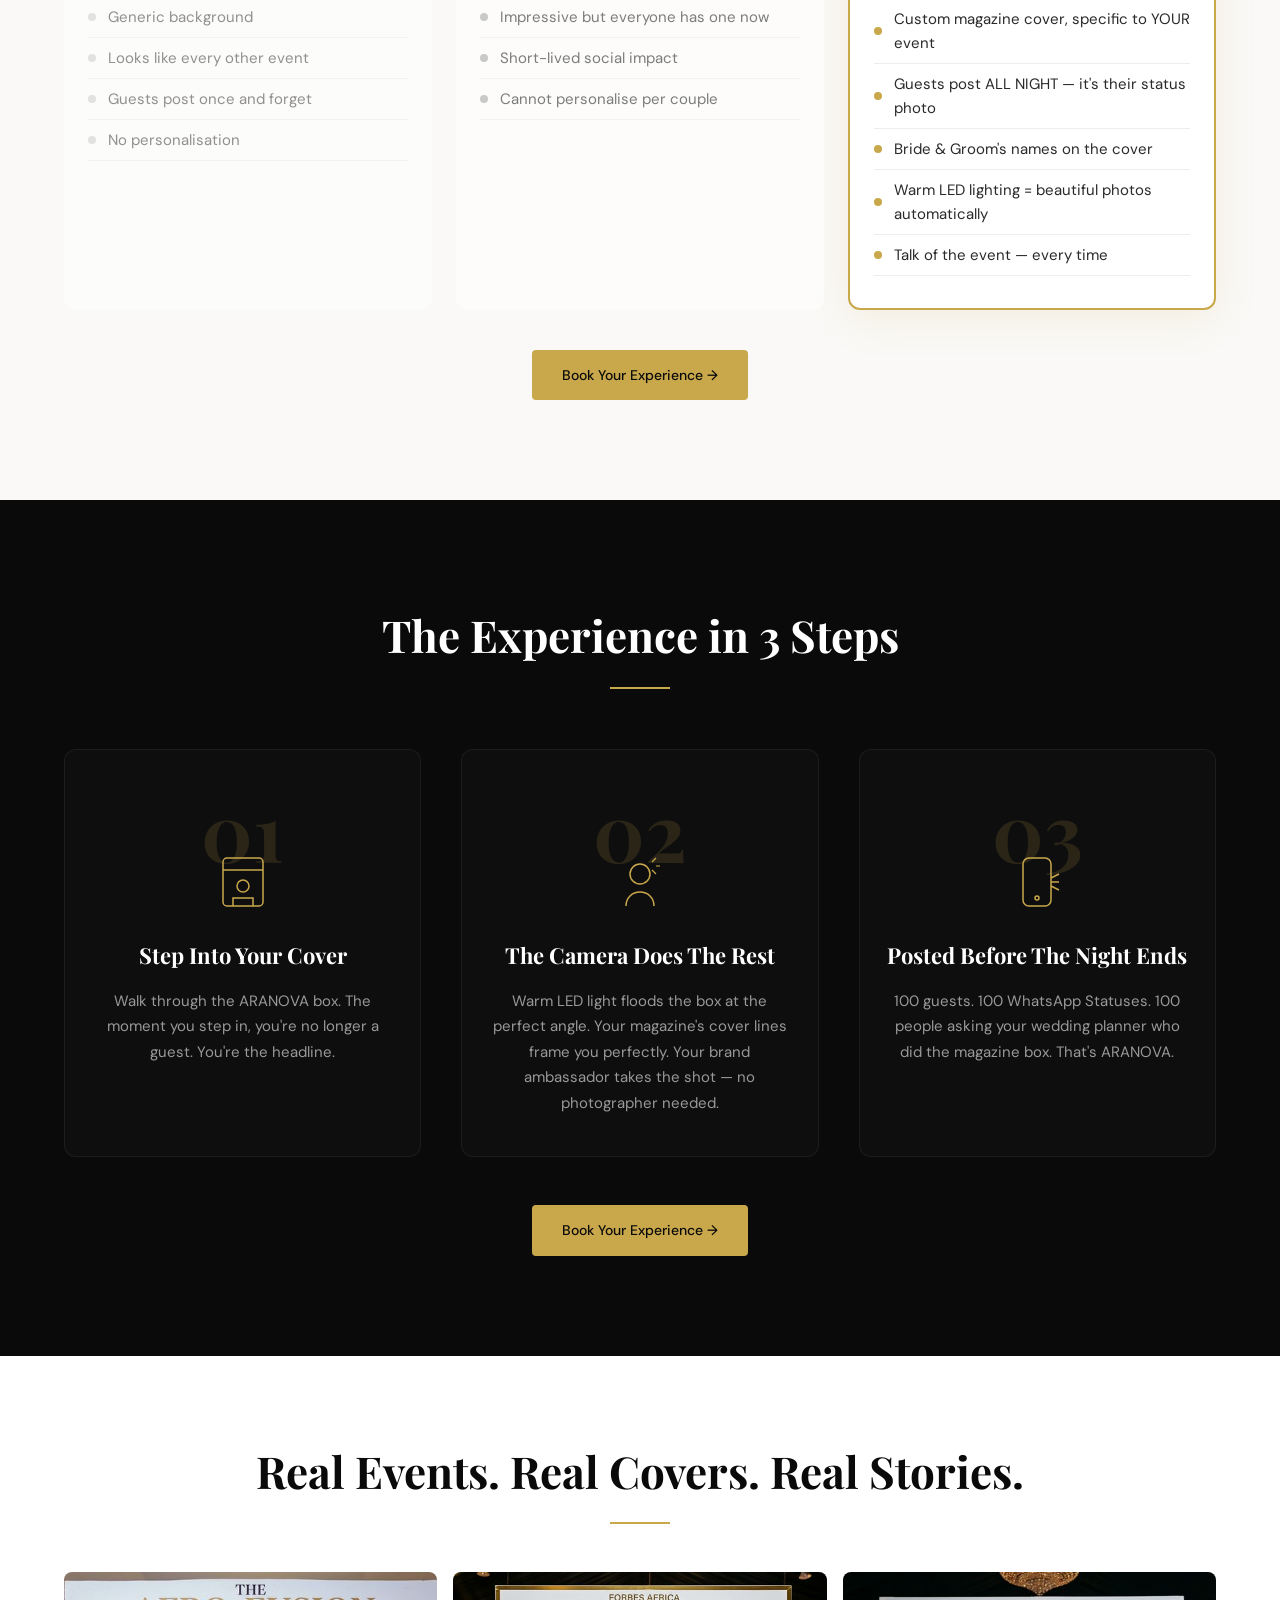
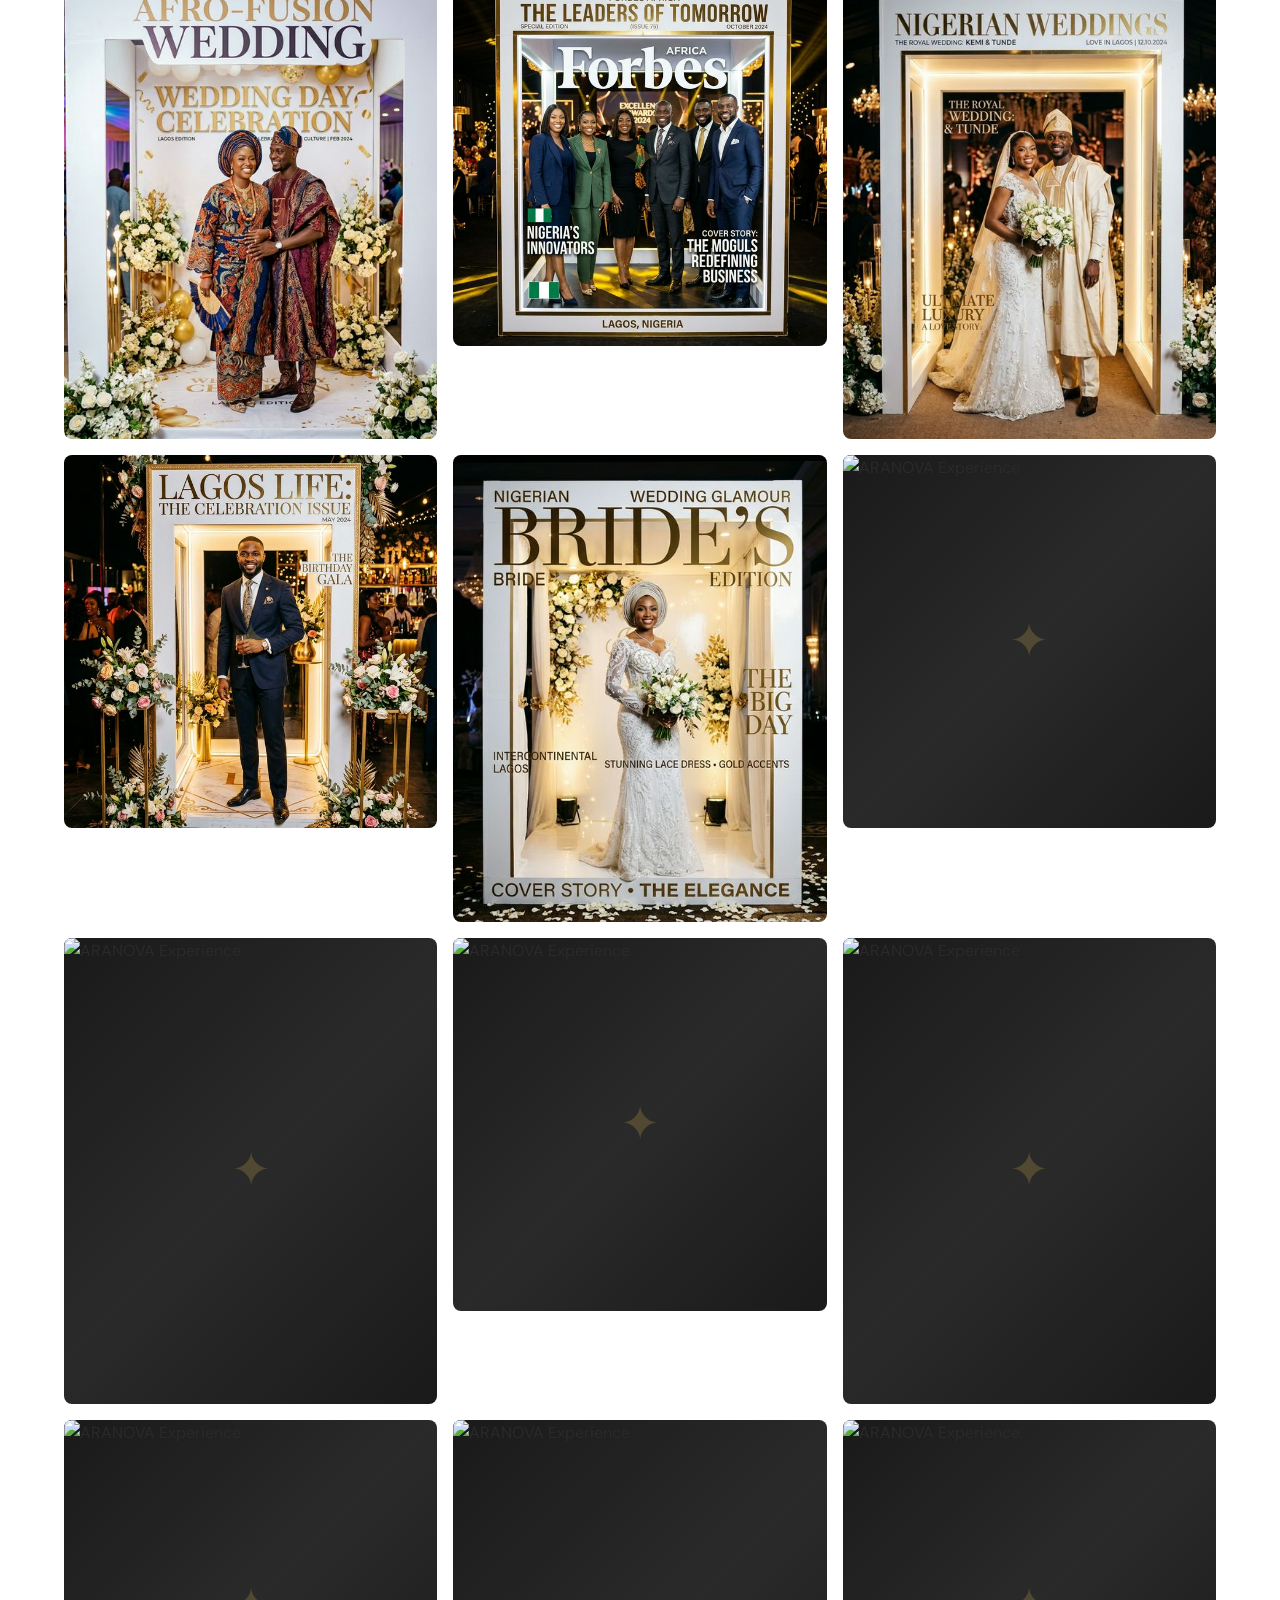
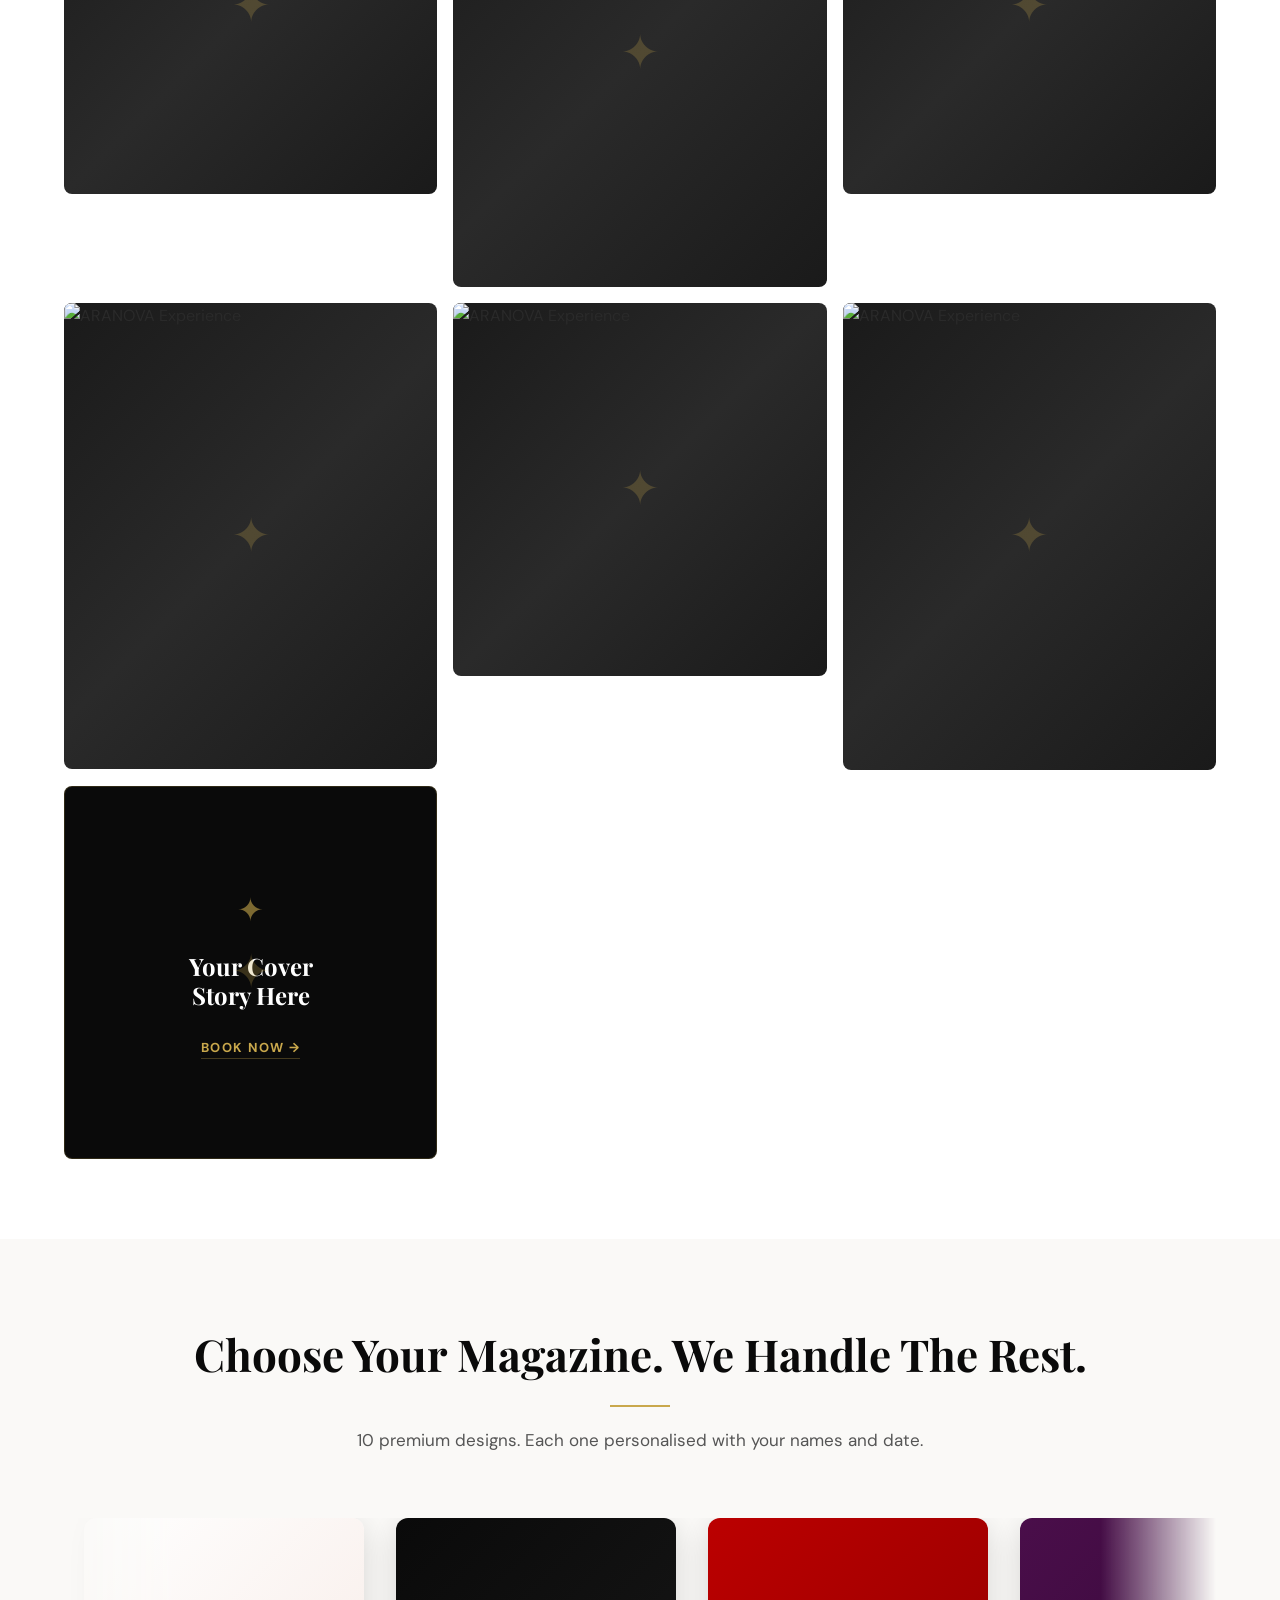
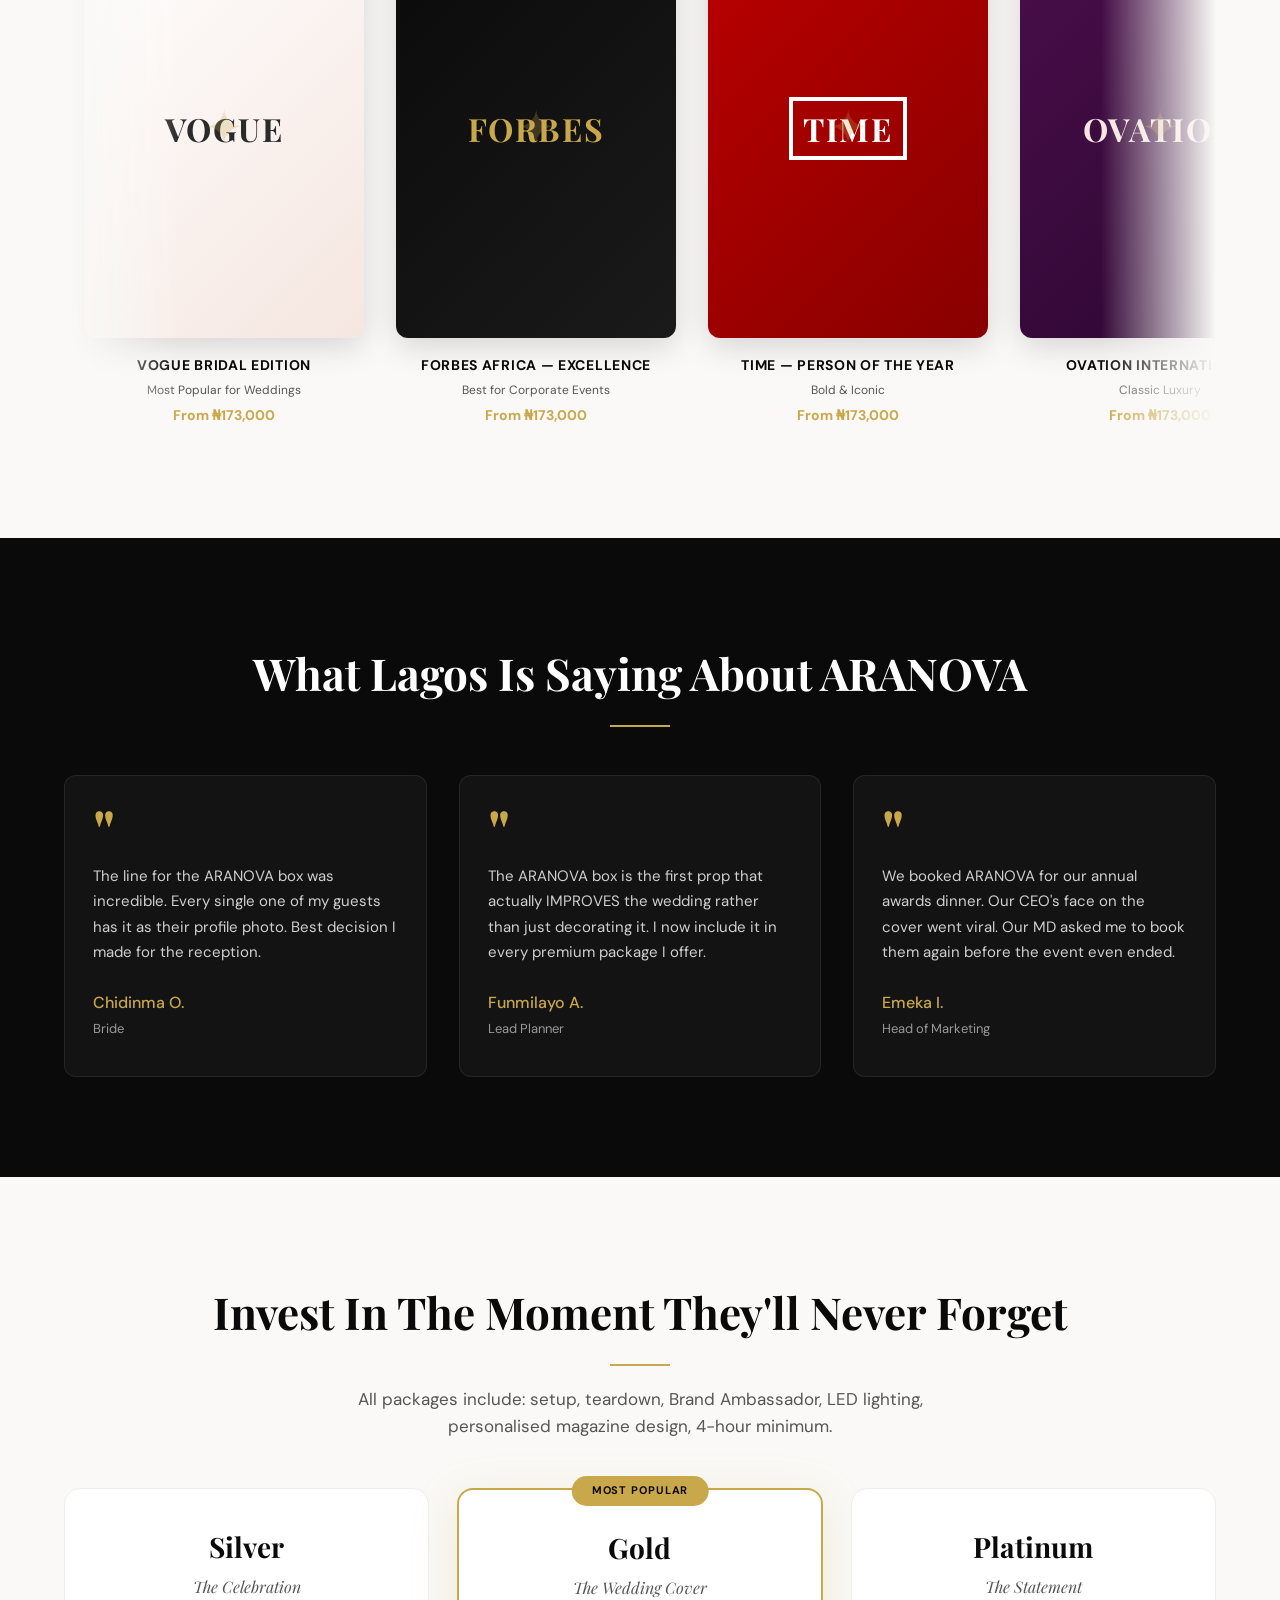
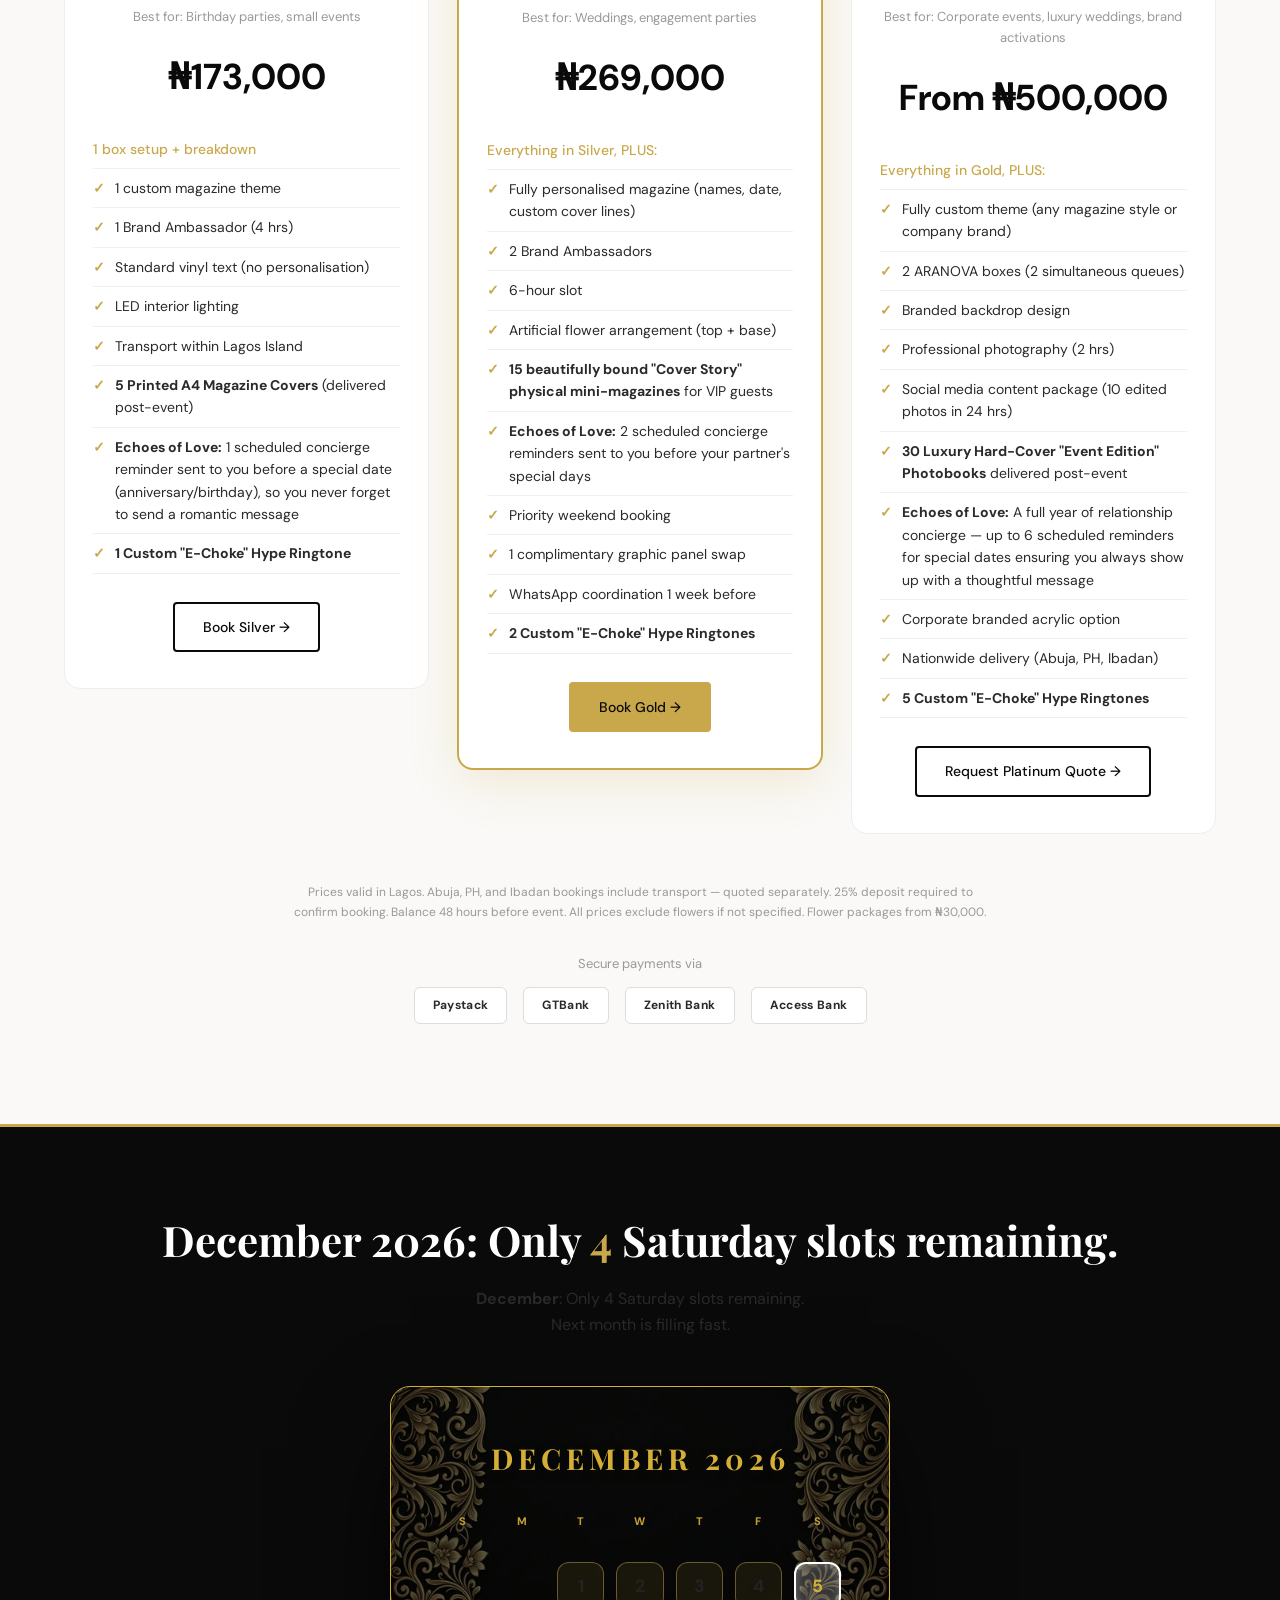
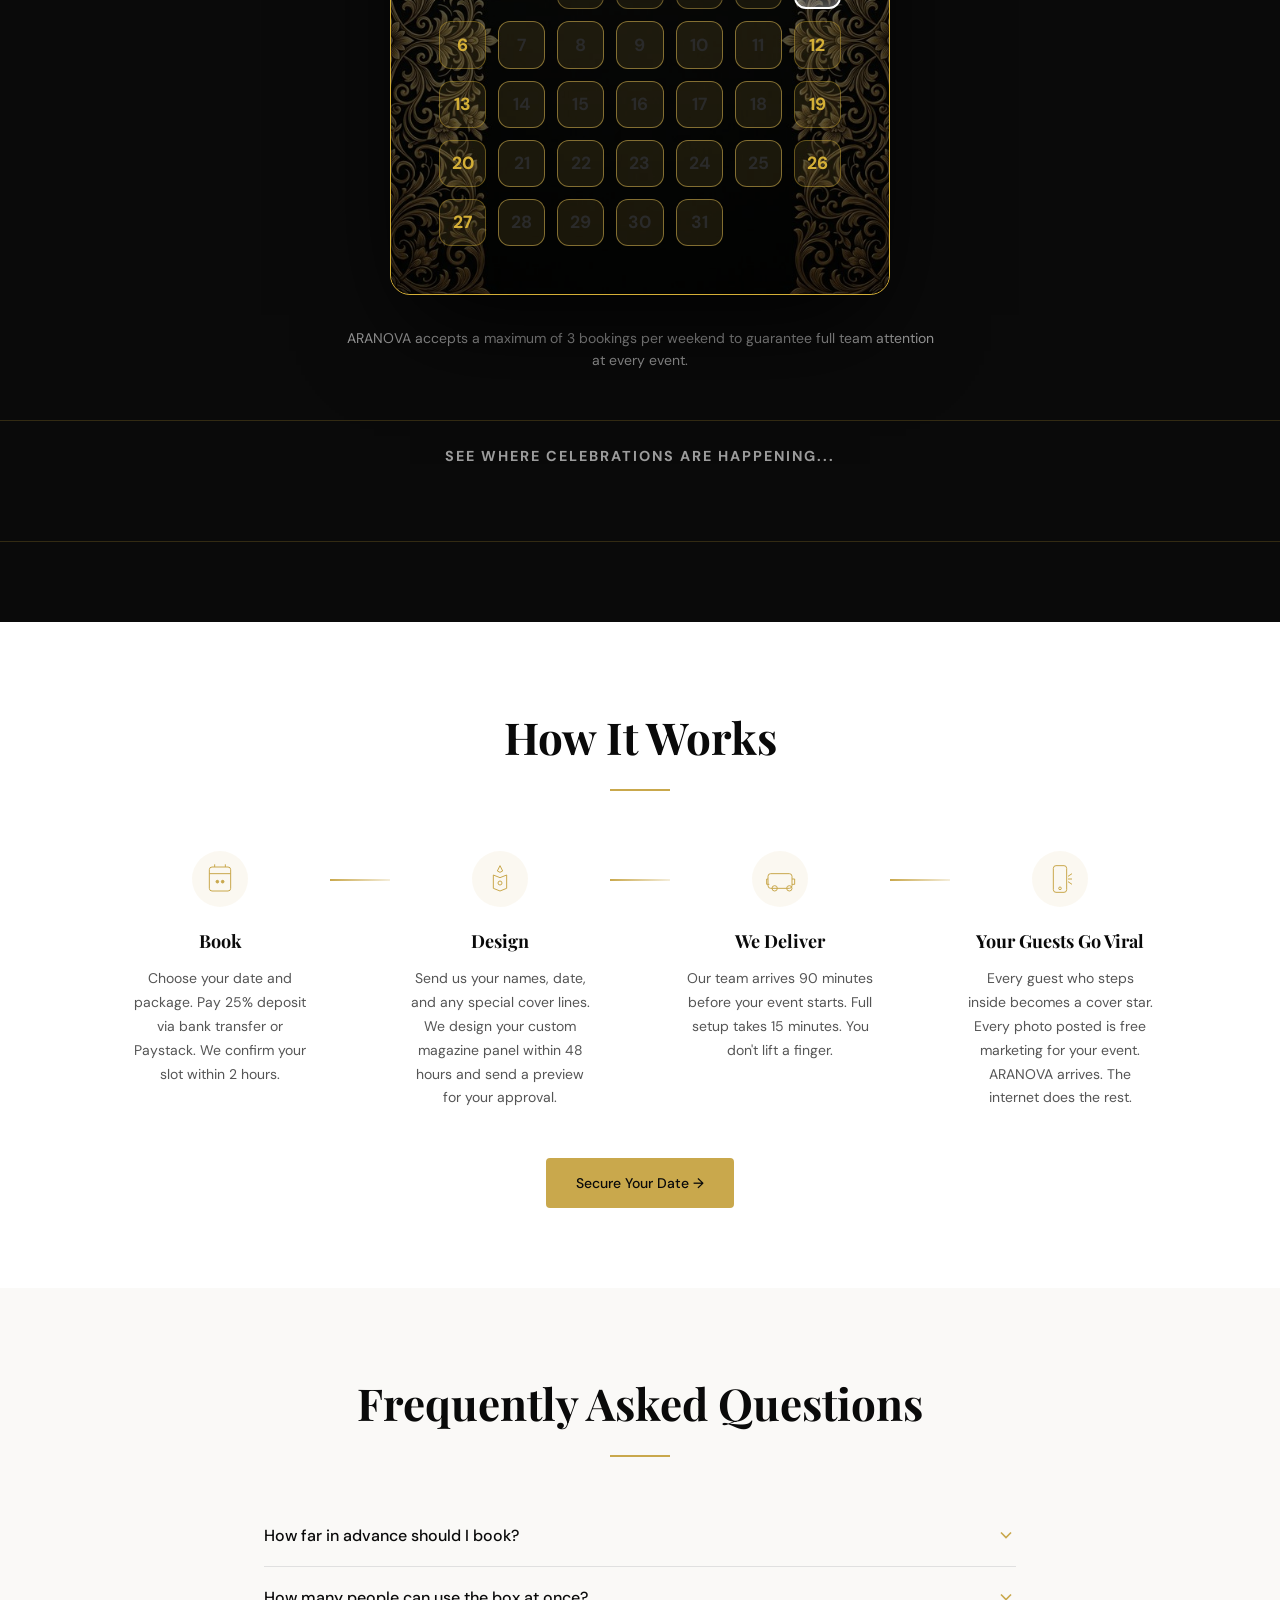
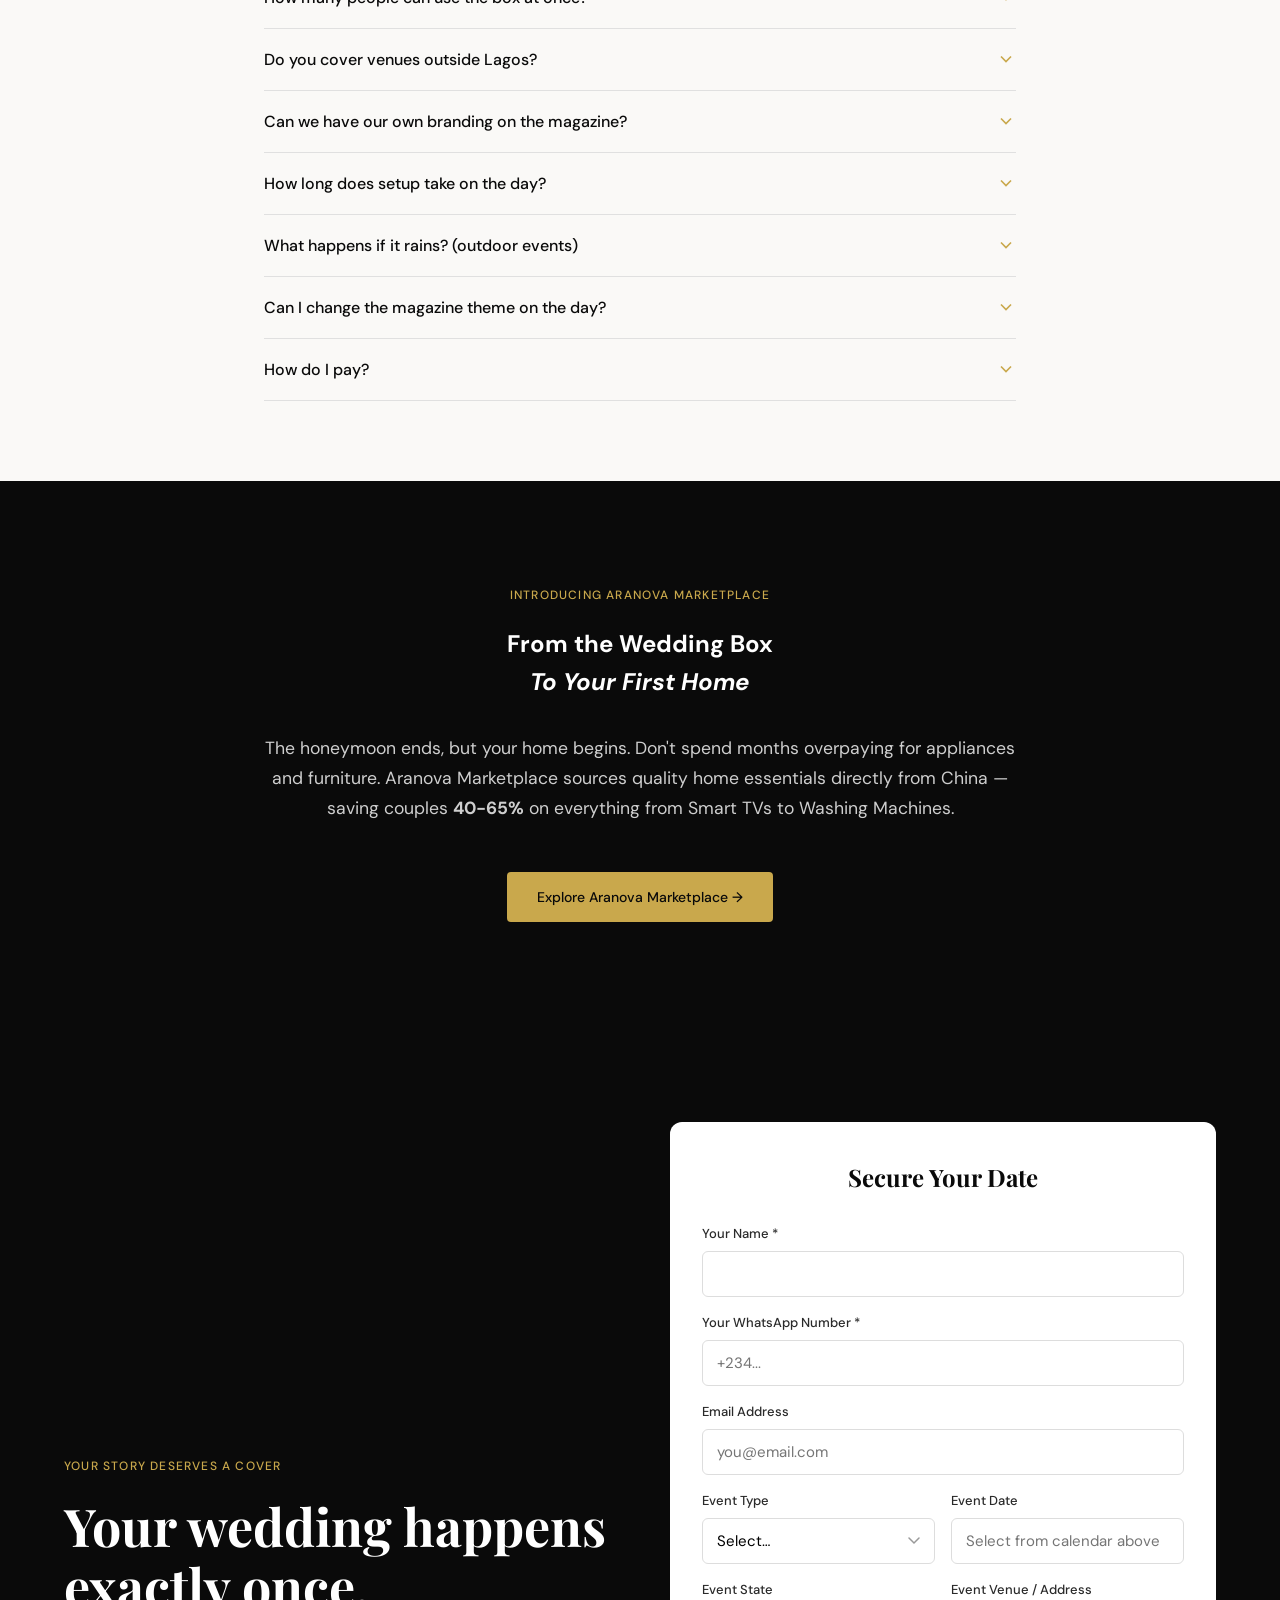
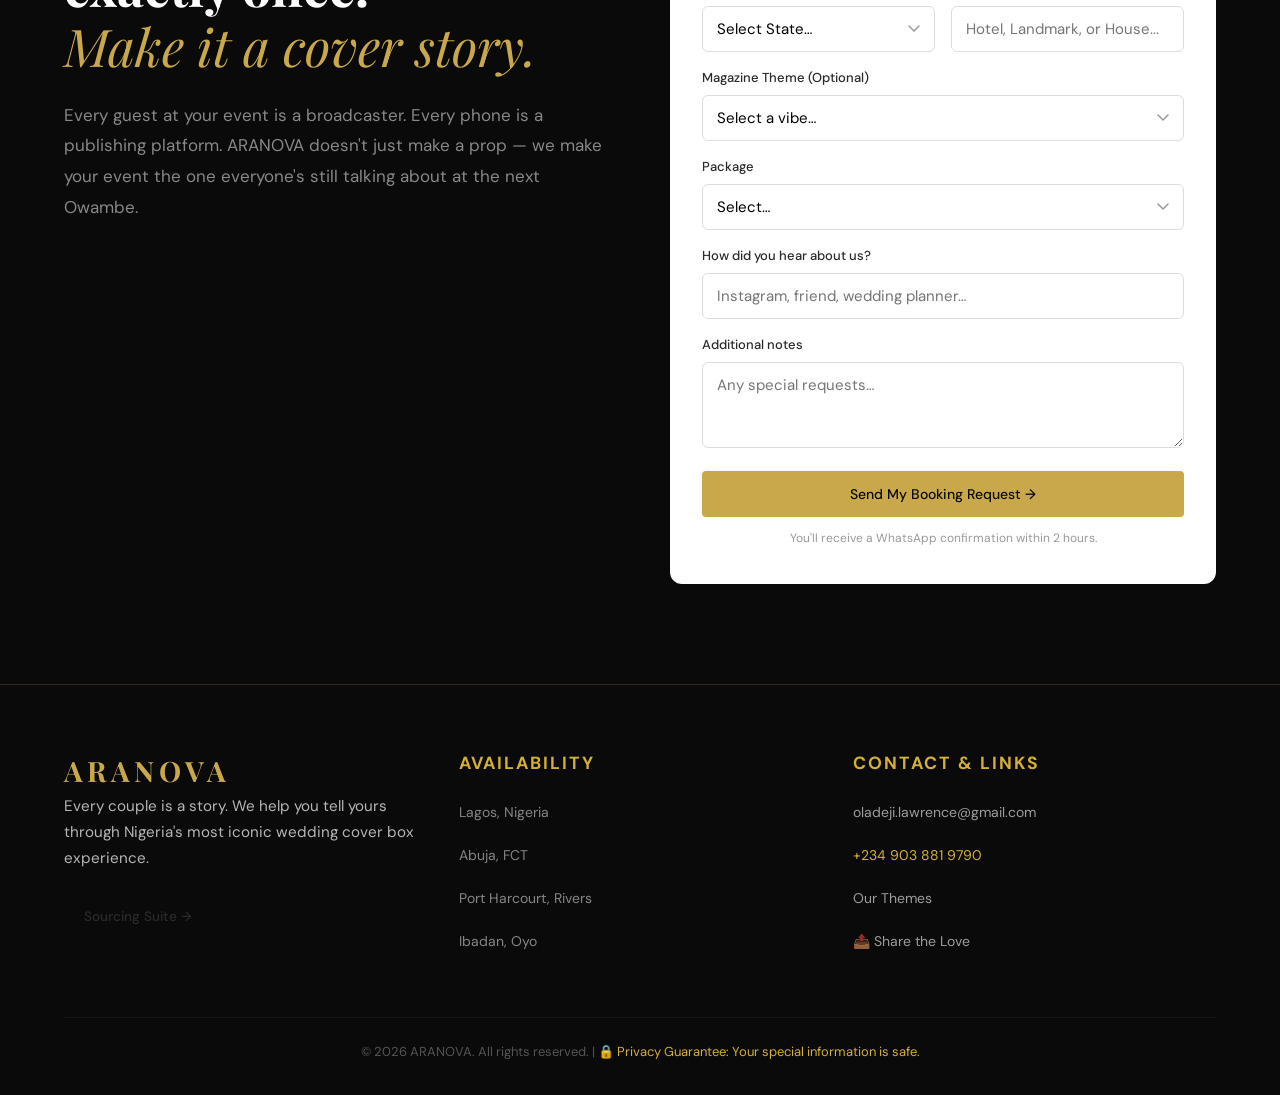
==== commit 749e30f1: "feat: expand Real Events landing gallery to support 10 new authentic photo uploads" ====
--- a/index.html
+++ b/index.html
@@ -277,7 +277,48 @@
           <div class="gallery-overlay"><span></span></div><img src="assets/gallery-3.jpg"
             alt="Bride inside ARANOVA cover" loading="lazy" width="400" height="500">
         </div>
-        <!-- 6th item to complete the grid -->
+        <!-- 10 NEW AUTHENTIC SLOTS FOR CUSTOMER UPLOADS -->
+        <div class="gallery-item square reveal">
+          <div class="gallery-overlay"><span></span></div><img src="assets/gallery-6.jpg" alt="ARANOVA Experience"
+            loading="lazy" width="400" height="400">
+        </div>
+        <div class="gallery-item portrait reveal">
+          <div class="gallery-overlay"><span></span></div><img src="assets/gallery-7.jpg" alt="ARANOVA Experience"
+            loading="lazy" width="400" height="500">
+        </div>
+        <div class="gallery-item square reveal">
+          <div class="gallery-overlay"><span></span></div><img src="assets/gallery-8.jpg" alt="ARANOVA Experience"
+            loading="lazy" width="400" height="400">
+        </div>
+        <div class="gallery-item portrait reveal">
+          <div class="gallery-overlay"><span></span></div><img src="assets/gallery-9.jpg" alt="ARANOVA Experience"
+            loading="lazy" width="400" height="500">
+        </div>
+        <div class="gallery-item square reveal">
+          <div class="gallery-overlay"><span></span></div><img src="assets/gallery-10.jpg" alt="ARANOVA Experience"
+            loading="lazy" width="400" height="400">
+        </div>
+        <div class="gallery-item portrait reveal">
+          <div class="gallery-overlay"><span></span></div><img src="assets/gallery-11.jpg" alt="ARANOVA Experience"
+            loading="lazy" width="400" height="500">
+        </div>
+        <div class="gallery-item square reveal">
+          <div class="gallery-overlay"><span></span></div><img src="assets/gallery-12.jpg" alt="ARANOVA Experience"
+            loading="lazy" width="400" height="400">
+        </div>
+        <div class="gallery-item portrait reveal">
+          <div class="gallery-overlay"><span></span></div><img src="assets/gallery-13.jpg" alt="ARANOVA Experience"
+            loading="lazy" width="400" height="500">
+        </div>
+        <div class="gallery-item square reveal">
+          <div class="gallery-overlay"><span></span></div><img src="assets/gallery-14.jpg" alt="ARANOVA Experience"
+            loading="lazy" width="400" height="400">
+        </div>
+        <div class="gallery-item portrait reveal">
+          <div class="gallery-overlay"><span></span></div><img src="assets/gallery-15.jpg" alt="ARANOVA Experience"
+            loading="lazy" width="400" height="500">
+        </div>
+        <!-- 16th item to complete the grid -->
         <a href="#booking" class="gallery-item square reveal gallery-cta-item">
           <div class="gallery-cta-content">
             <span class="gallery-cta-star">✦</span>
@@ -378,6 +419,96 @@
             </div>
             <span class="theme-name">NOLLYWOOD STAR</span>
             <span class="theme-tag">Entertainment Vibes</span>
+            <span class="theme-price">From ₦173,000</span>
+          </div>
+          <!-- NEW: 10 ADDITIONAL THEMES -->
+          <div class="theme-card reveal">
+            <div class="theme-preview" style="background:linear-gradient(135deg,#f9f9f9 0%,#e0d4c8 100%);">
+              <div class="theme-placeholder"
+                style="color:#C9A84C;font-family:serif;font-size:1.5rem;text-align:center;">NIGERIAN<br>WEDDINGS</div>
+            </div>
+            <span class="theme-name">NIGERIAN WEDDINGS — ROYAL</span>
+            <span class="theme-tag">Authentic &amp; Elegant</span>
+            <span class="theme-price">From ₦173,000</span>
+          </div>
+          <div class="theme-card reveal">
+            <div class="theme-preview" style="background:linear-gradient(135deg,#2c1b18 0%,#1a0f0d 100%);">
+              <div class="theme-placeholder" style="color:#e8d3b4;font-family:serif;font-size:1.4rem;">AFRO-FUSION</div>
+            </div>
+            <span class="theme-name">THE AFRO-FUSION WEDDING</span>
+            <span class="theme-tag">Cultural Heritage</span>
+            <span class="theme-price">From ₦173,000</span>
+          </div>
+          <div class="theme-card reveal">
+            <div class="theme-preview" style="background:linear-gradient(135deg,#ff3366 0%,#cc0033 100%);">
+              <div class="theme-placeholder" style="color:white;font-weight:900;font-size:1.6rem;">BellaNaija</div>
+            </div>
+            <span class="theme-name">BELLANAIJA — LOVE IN LAGOS</span>
+            <span class="theme-tag">Trendy &amp; Viral</span>
+            <span class="theme-price">From ₦173,000</span>
+          </div>
+          <div class="theme-card reveal">
+            <div class="theme-preview" style="background:linear-gradient(135deg,#0a0a0a 0%,#111 100%);">
+              <div class="theme-placeholder"
+                style="color:white;font-family:sans-serif;font-weight:300;letter-spacing:8px;font-size:2rem;">GQ</div>
+            </div>
+            <span class="theme-name">GQ AFRICA — GROOM'S CLUB</span>
+            <span class="theme-tag">Sleek &amp; Masculine</span>
+            <span class="theme-price">From ₦173,000</span>
+          </div>
+          <div class="theme-card reveal">
+            <div class="theme-preview" style="background:linear-gradient(135deg,#d4af37 0%,#aa8822 100%);">
+              <div class="theme-placeholder" style="color:white;font-family:serif;font-style:italic;font-size:1.8rem;">
+                Vanity Fair</div>
+            </div>
+            <span class="theme-name">VANITY FAIR — HIGH SOCIETY</span>
+            <span class="theme-tag">Old Money Aesthetic</span>
+            <span class="theme-price">From ₦173,000</span>
+          </div>
+          <div class="theme-card reveal">
+            <div class="theme-preview" style="background:linear-gradient(135deg,#0a0a0a 0%,#222 100%);">
+              <div class="theme-placeholder"
+                style="color:#C9A84C;font-family:sans-serif;font-weight:800;font-size:1.6rem;">ESSENCE</div>
+            </div>
+            <span class="theme-name">ESSENCE — BLACK EXCELLENCE</span>
+            <span class="theme-tag">Powerful &amp; Iconic</span>
+            <span class="theme-price">From ₦173,000</span>
+          </div>
+          <div class="theme-card reveal">
+            <div class="theme-preview" style="background:linear-gradient(135deg,#ffffff 0%,#f0f0f0 100%);">
+              <div class="theme-placeholder"
+                style="color:#cc0000;font-family:serif;font-weight:900;font-size:1.6rem;text-align:center;line-height:1;">
+                THISDAY<br><span style="font-weight:400;font-size:1.2rem;">Style</span></div>
+            </div>
+            <span class="theme-name">THISDAY STYLE — THE COVER</span>
+            <span class="theme-tag">Sunday Glamour</span>
+            <span class="theme-price">From ₦173,000</span>
+          </div>
+          <div class="theme-card reveal">
+            <div class="theme-preview" style="background:linear-gradient(135deg,#ffe6f0 0%,#ffcce0 100%);">
+              <div class="theme-placeholder" style="color:#d11a6a;font-family:serif;font-size:1.8rem;">Genevieve</div>
+            </div>
+            <span class="theme-name">GENEVIEVE — LUXURY ISSUE</span>
+            <span class="theme-tag">Elegant &amp; Feminine</span>
+            <span class="theme-price">From ₦173,000</span>
+          </div>
+          <div class="theme-card reveal">
+            <div class="theme-preview" style="background:linear-gradient(135deg,#0d1f22 0%,#081416 100%);">
+              <div class="theme-placeholder"
+                style="color:#b59b54;font-family:serif;text-transform:uppercase;text-align:center;font-size:1.4rem;">
+                The<br>Millionaire</div>
+            </div>
+            <span class="theme-name">THE MILLIONAIRE'S CLUB</span>
+            <span class="theme-tag">Exclusive &amp; Private</span>
+            <span class="theme-price">From ₦173,000</span>
+          </div>
+          <div class="theme-card reveal">
+            <div class="theme-preview" style="background:linear-gradient(135deg,#1c1c1c 0%,#000000 100%);">
+              <div class="theme-placeholder"
+                style="color:#ffffff;font-family:serif;letter-spacing:3px;font-size:1.8rem;">BAZAAR</div>
+            </div>
+            <span class="theme-name">HARPER'S BAZAAR — BRIDAL</span>
+            <span class="theme-tag">Haute Couture</span>
             <span class="theme-price">From ₦173,000</span>
           </div>
         </div>
@@ -840,9 +971,28 @@
               <label for="formTheme">Magazine Theme (Optional)</label>
               <select id="formTheme" name="magazine_theme">
                 <option value="">Select a vibe…</option>
+                <option disabled>── Original Collection ──</option>
                 <option value="VOGUE">The VOGUE Luxe</option>
-                <option value="GLAMOUR">The GLAMOUR Gold</option>
-                <option value="BRIDE">The MODERN BRIDE</option>
+                <option value="FORBES">FORBES AFRICA — Excellence</option>
+                <option value="TIME">TIME — Person of the Year</option>
+                <option value="OVATION">OVATION International</option>
+                <option value="CITY_PEOPLE">CITY PEOPLE — Society Wedding</option>
+                <option value="ARISE">ARISE Magazine</option>
+                <option value="LAGOS_BIG_BOY">LAGOS Big Boy / Big Girl</option>
+                <option value="CEO">CEO of the Year — Corporate</option>
+                <option value="ASO_ROCK">ASO ROCK Rockstar</option>
+                <option value="NOLLYWOOD">NOLLYWOOD Star</option>
+                <option disabled>── Premium Collection ──</option>
+                <option value="NIGERIAN_WEDDINGS">NIGERIAN WEDDINGS — Royal</option>
+                <option value="AFRO_FUSION">THE AFRO-FUSION Wedding</option>
+                <option value="BELLANAIJA">BELLANAIJA — Love in Lagos</option>
+                <option value="GQ_AFRICA">GQ AFRICA — Groom's Club</option>
+                <option value="VANITY_FAIR">VANITY FAIR — High Society</option>
+                <option value="ESSENCE">ESSENCE — Black Excellence</option>
+                <option value="THISDAY_STYLE">THISDAY STYLE — The Cover</option>
+                <option value="GENEVIEVE">GENEVIEVE — Luxury Issue</option>
+                <option value="MILLIONAIRE">THE MILLIONAIRE'S Club</option>
+                <option value="HARPERS_BAZAAR">HARPER'S BAZAAR — Bridal</option>
               </select>
             </div>
           </div>
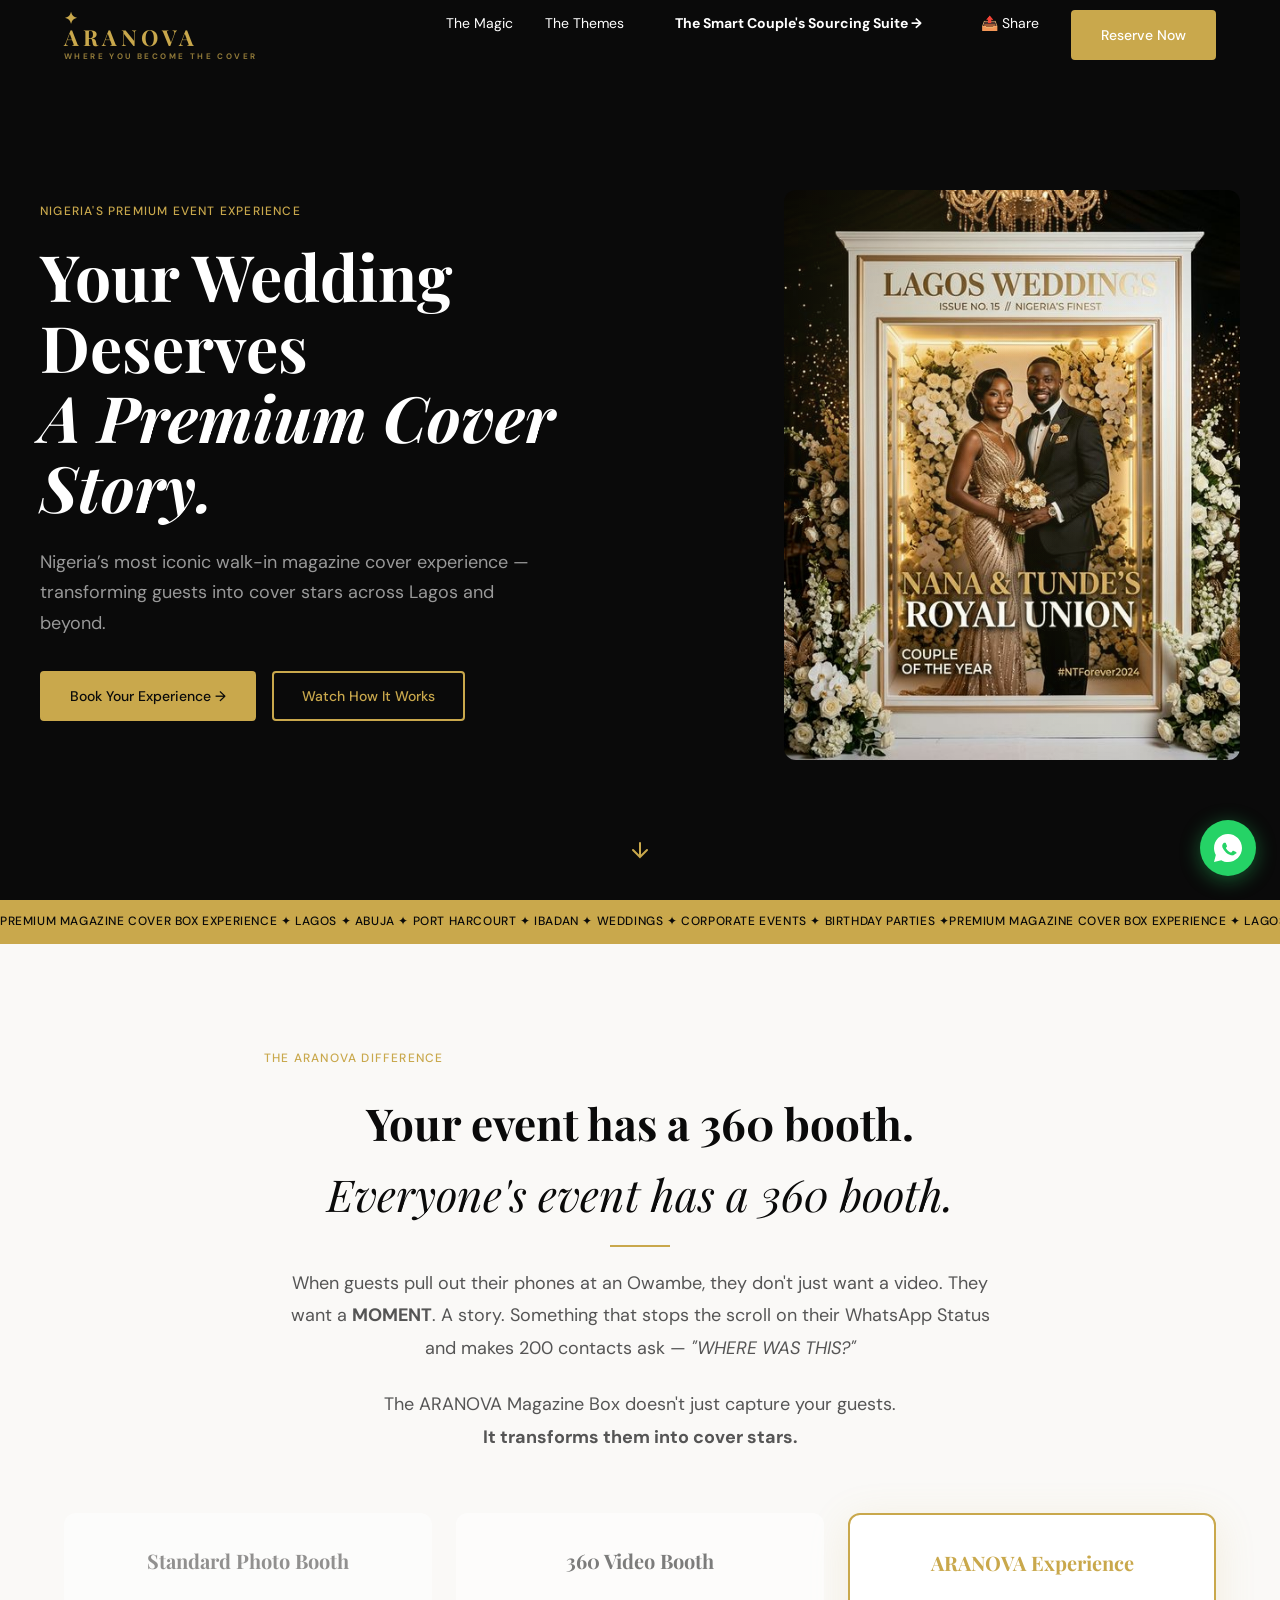
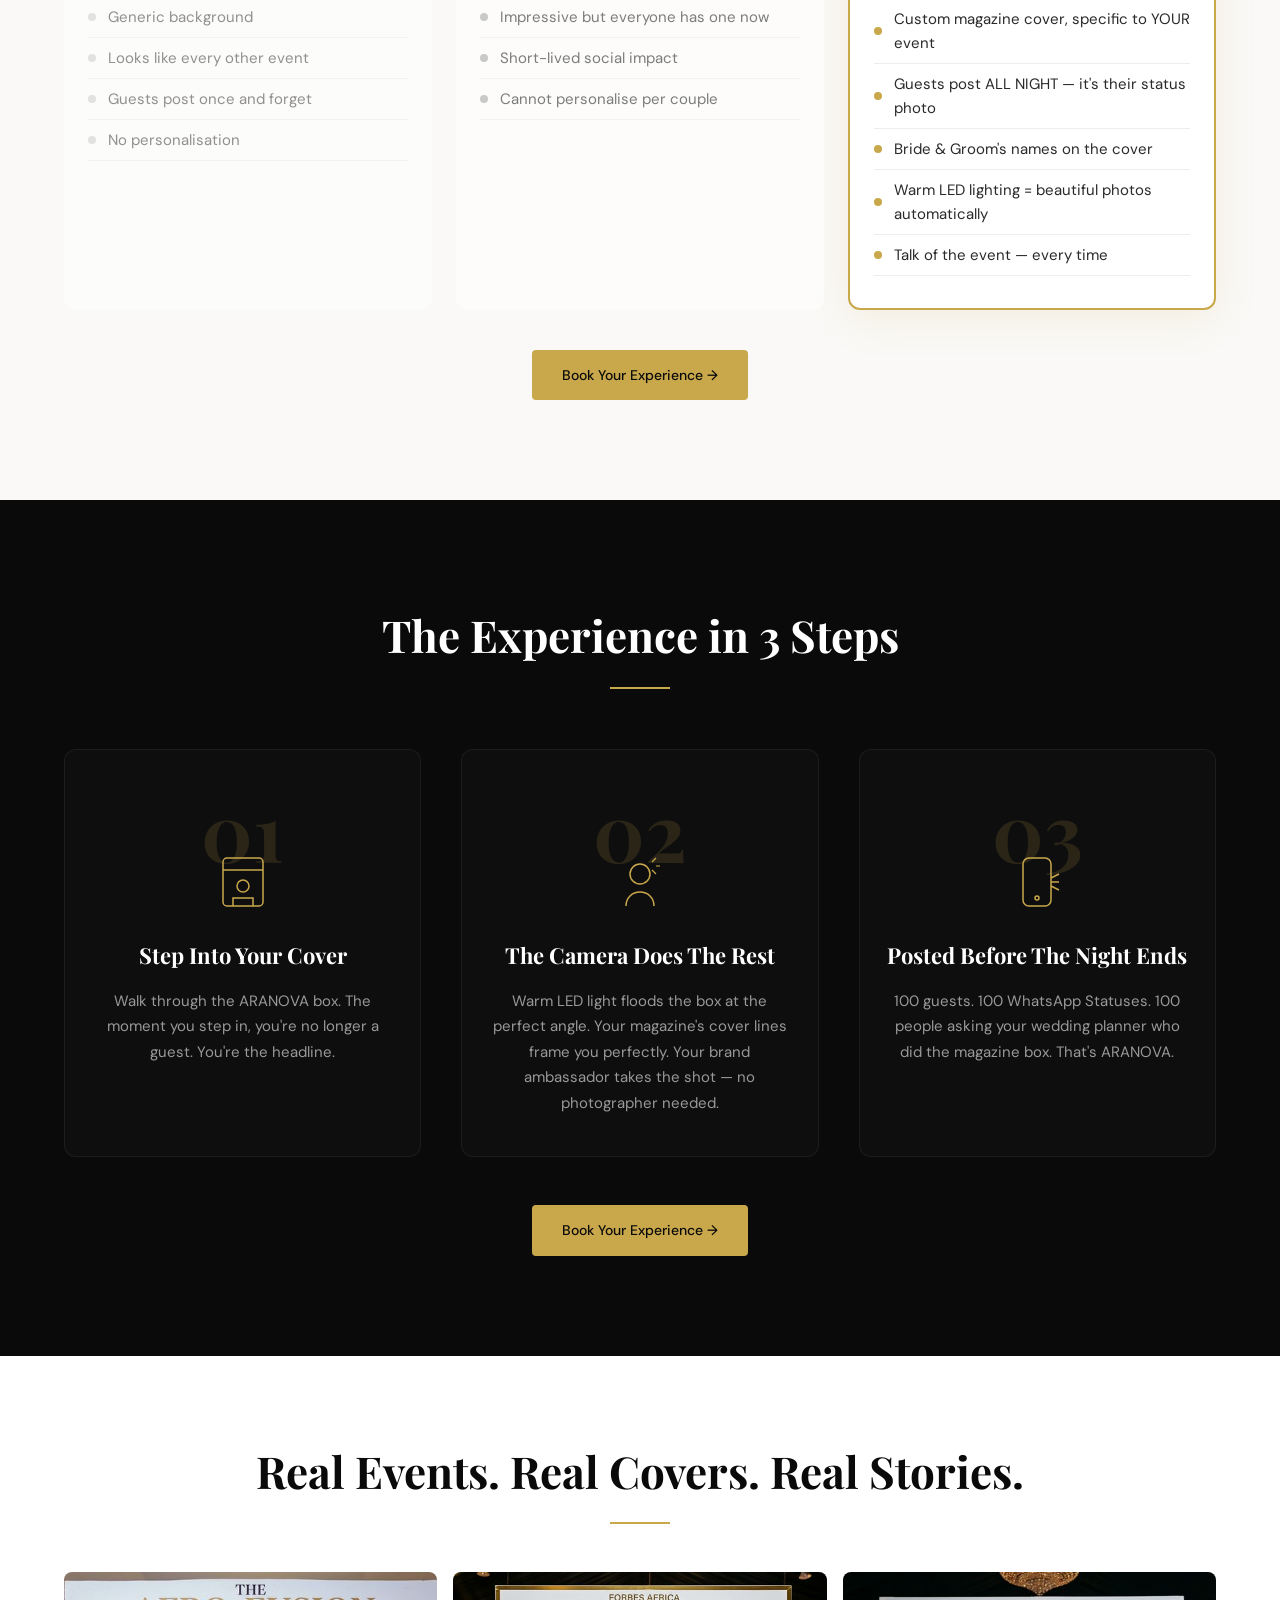
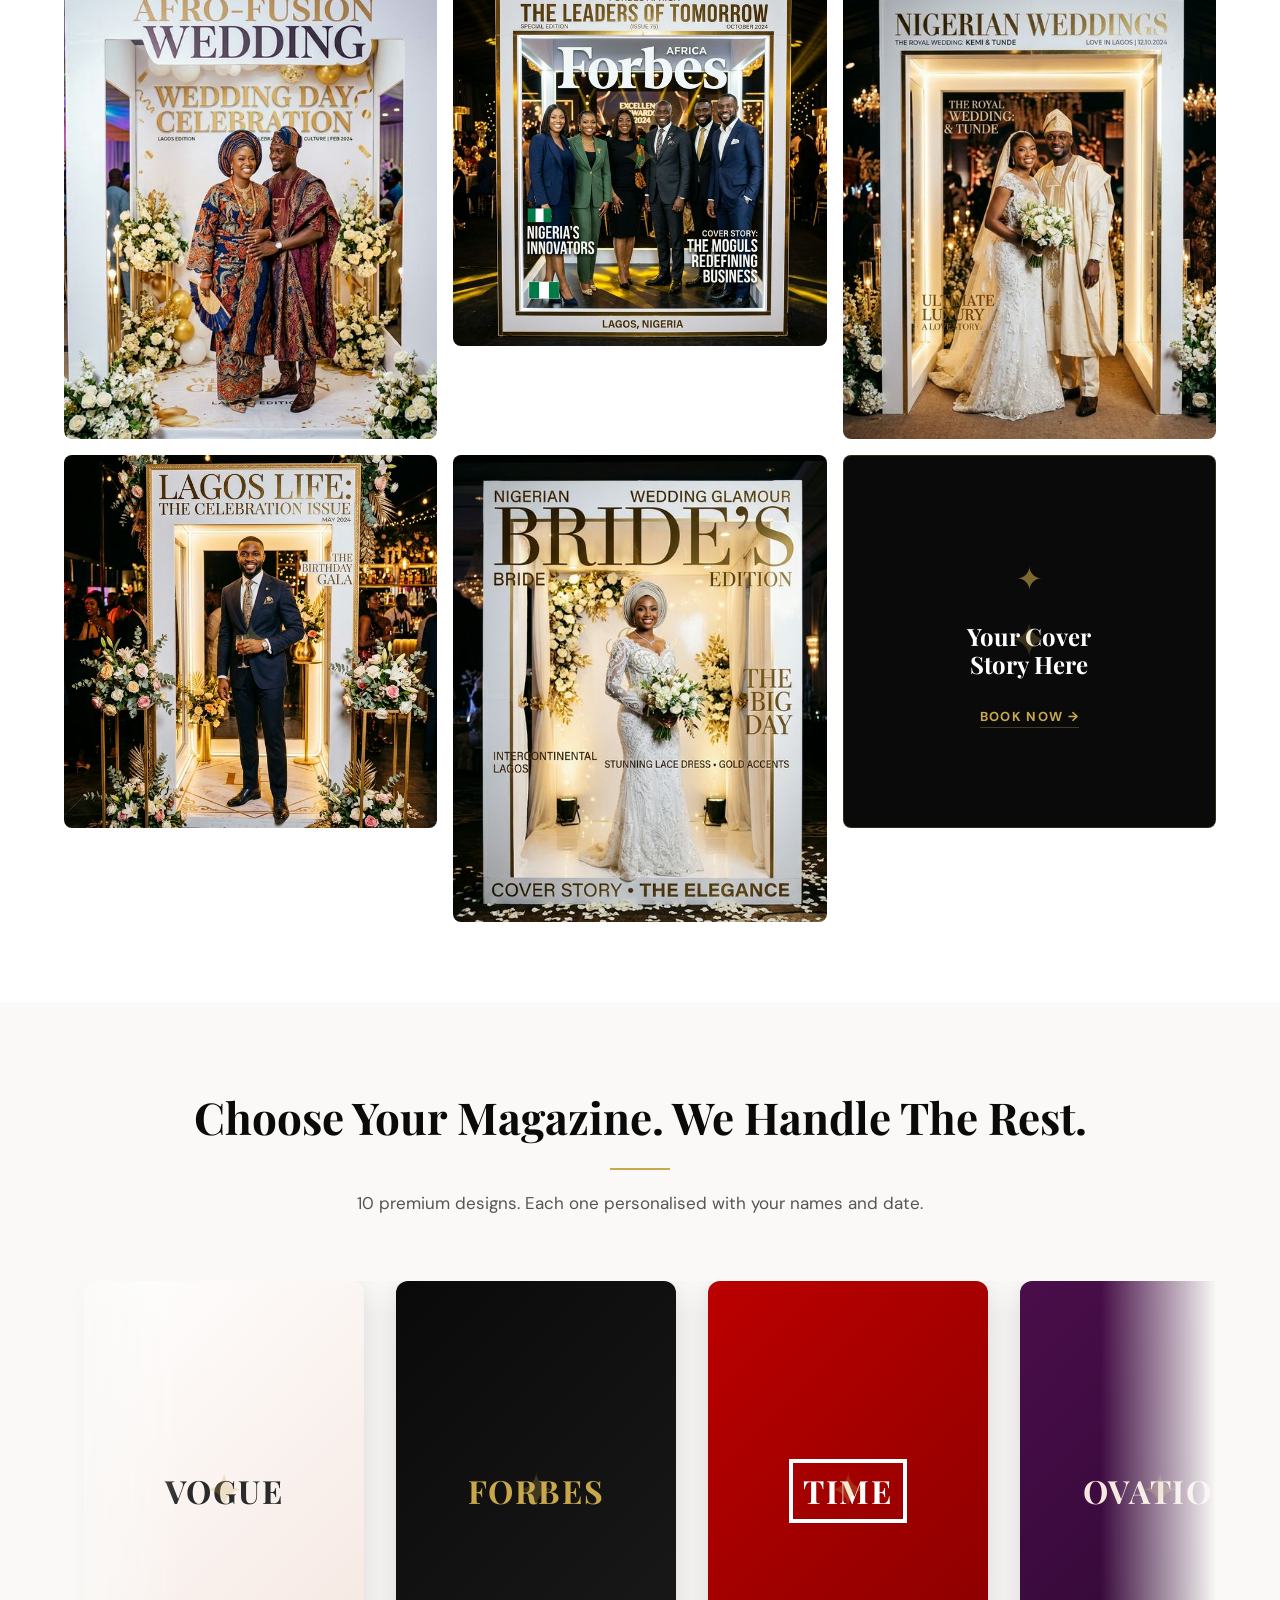
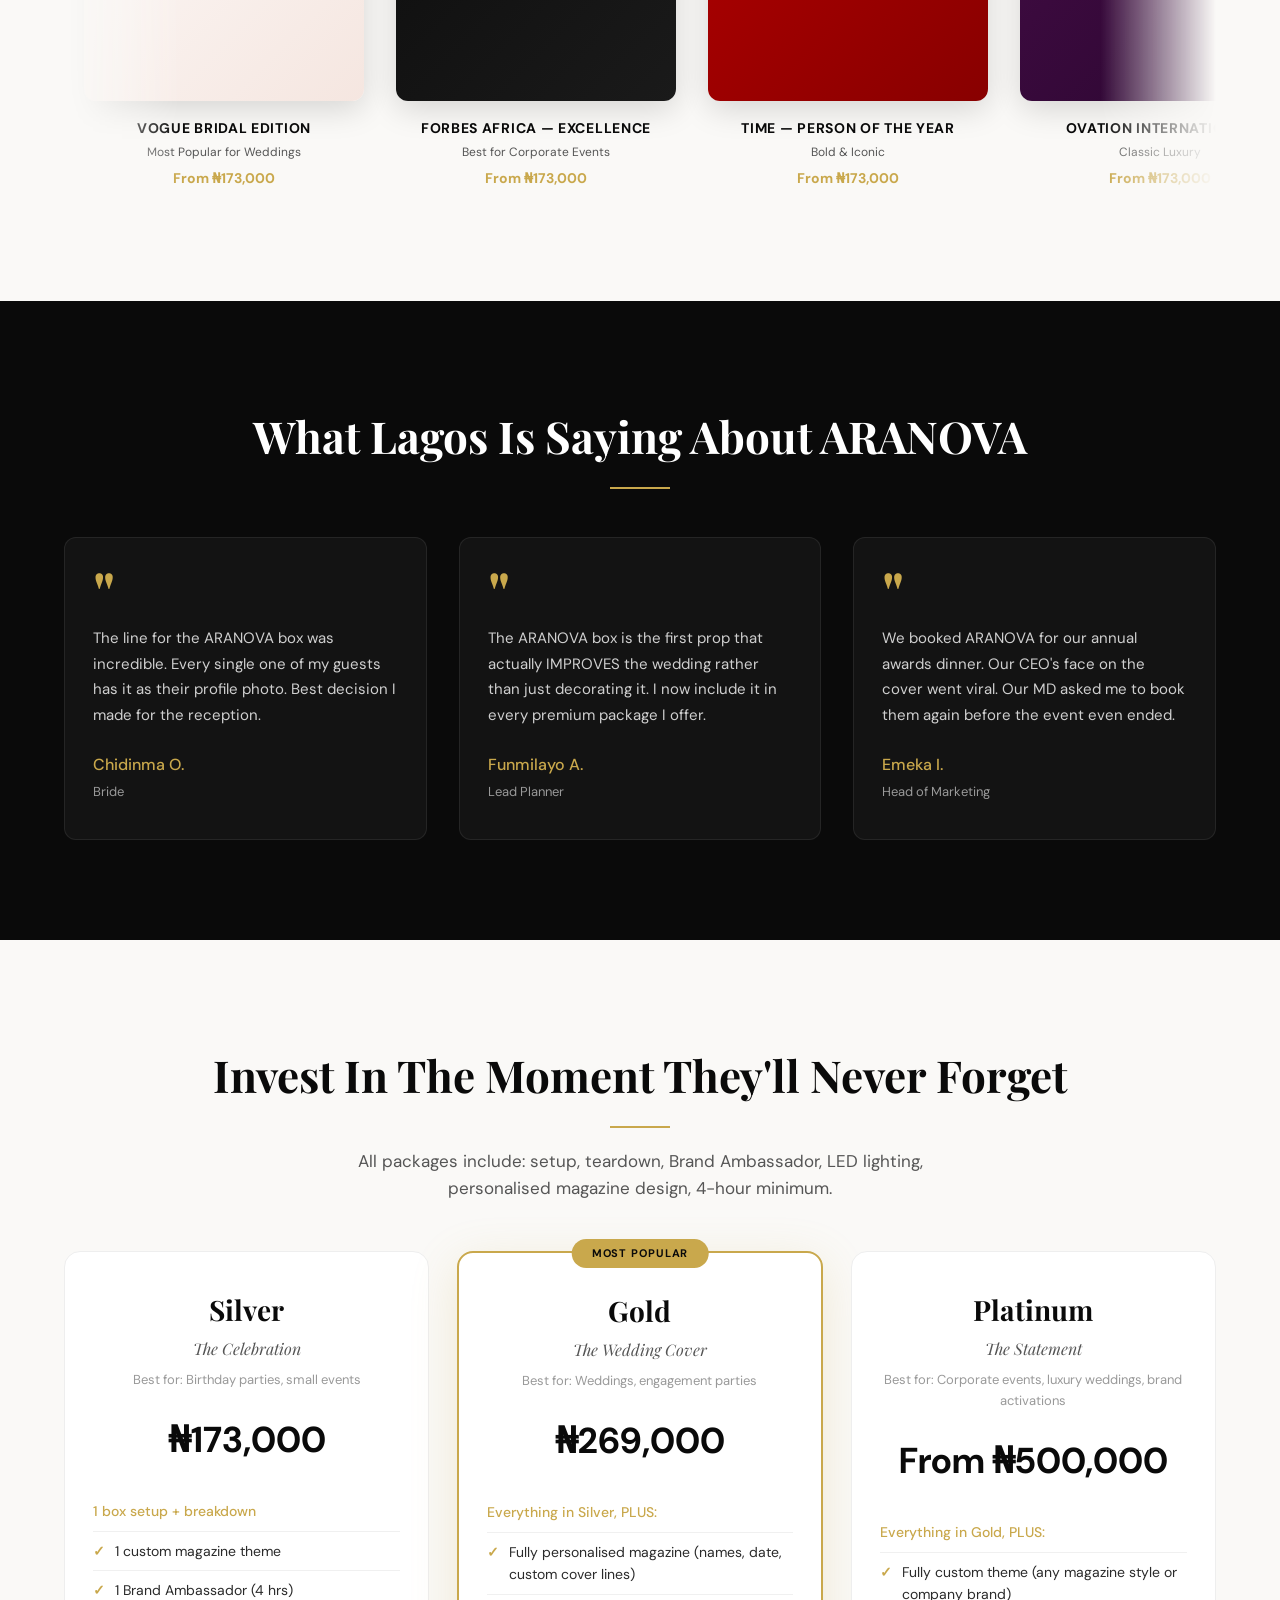
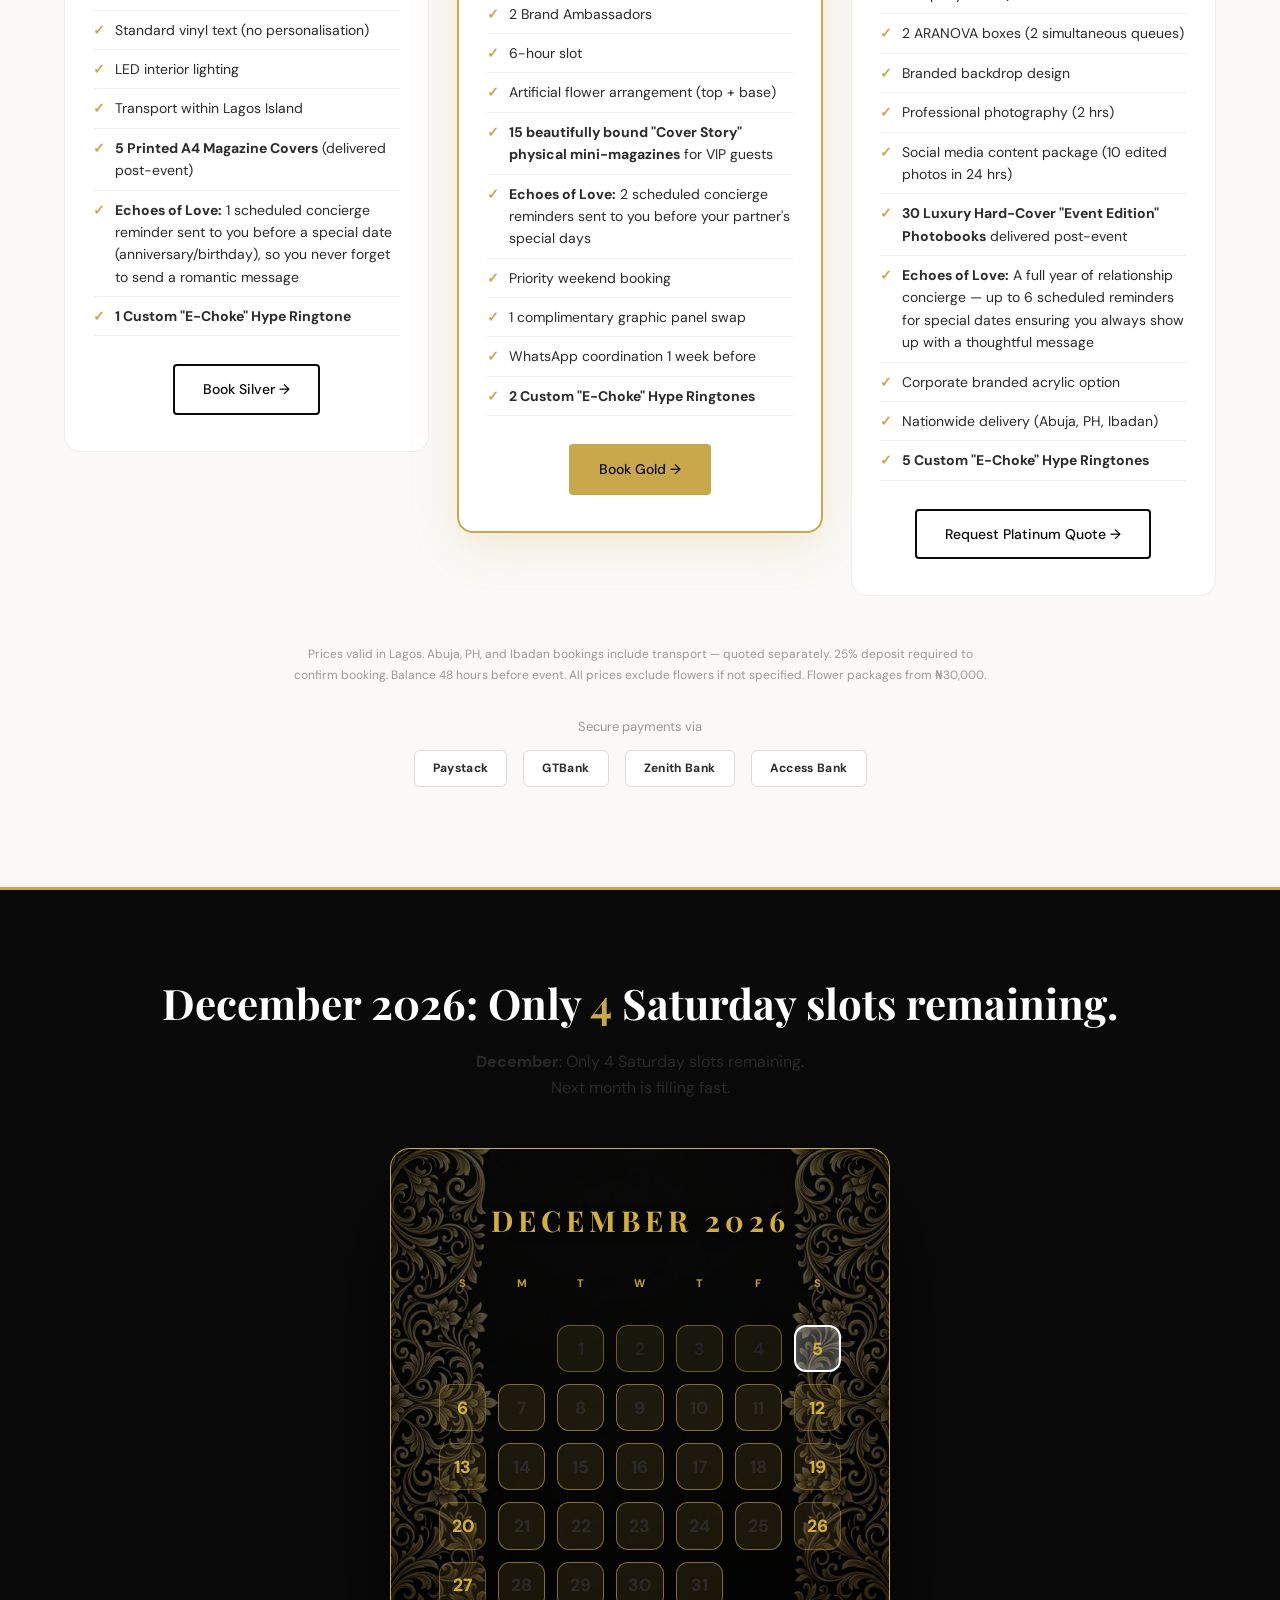
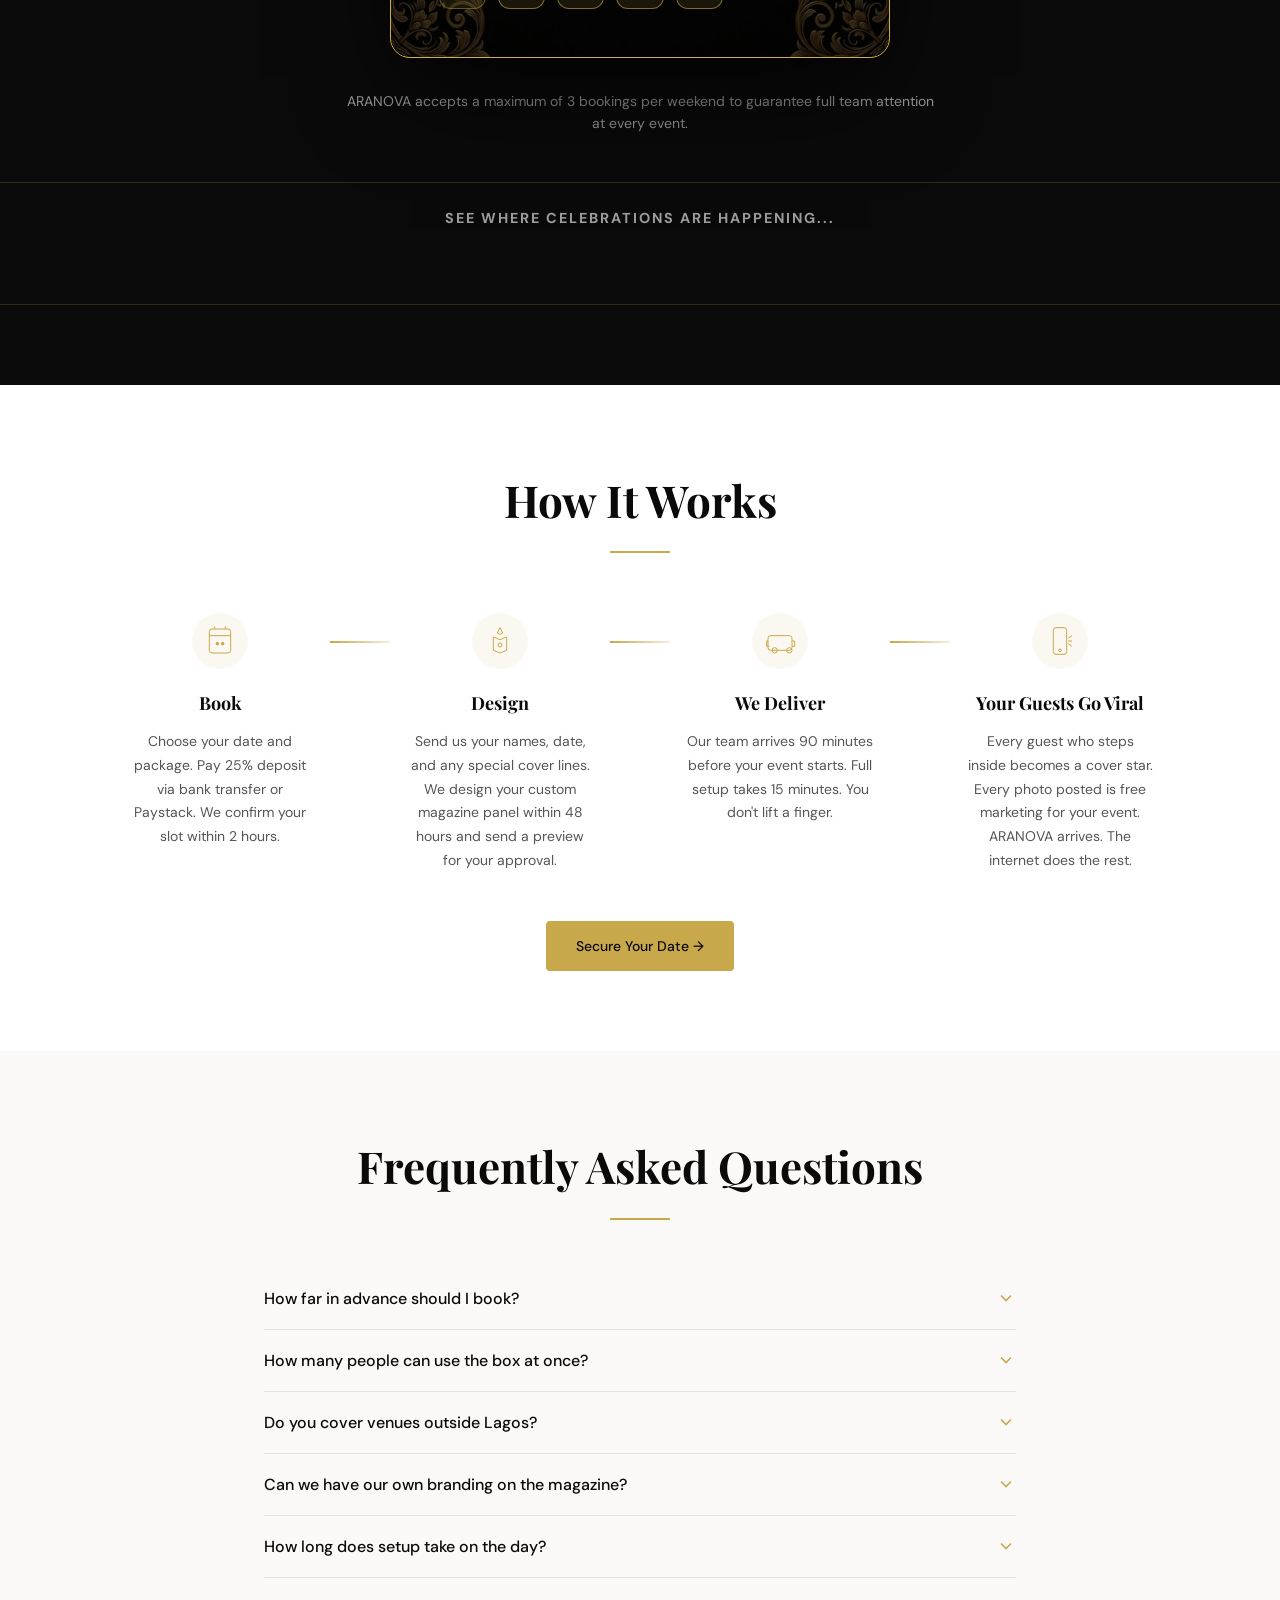
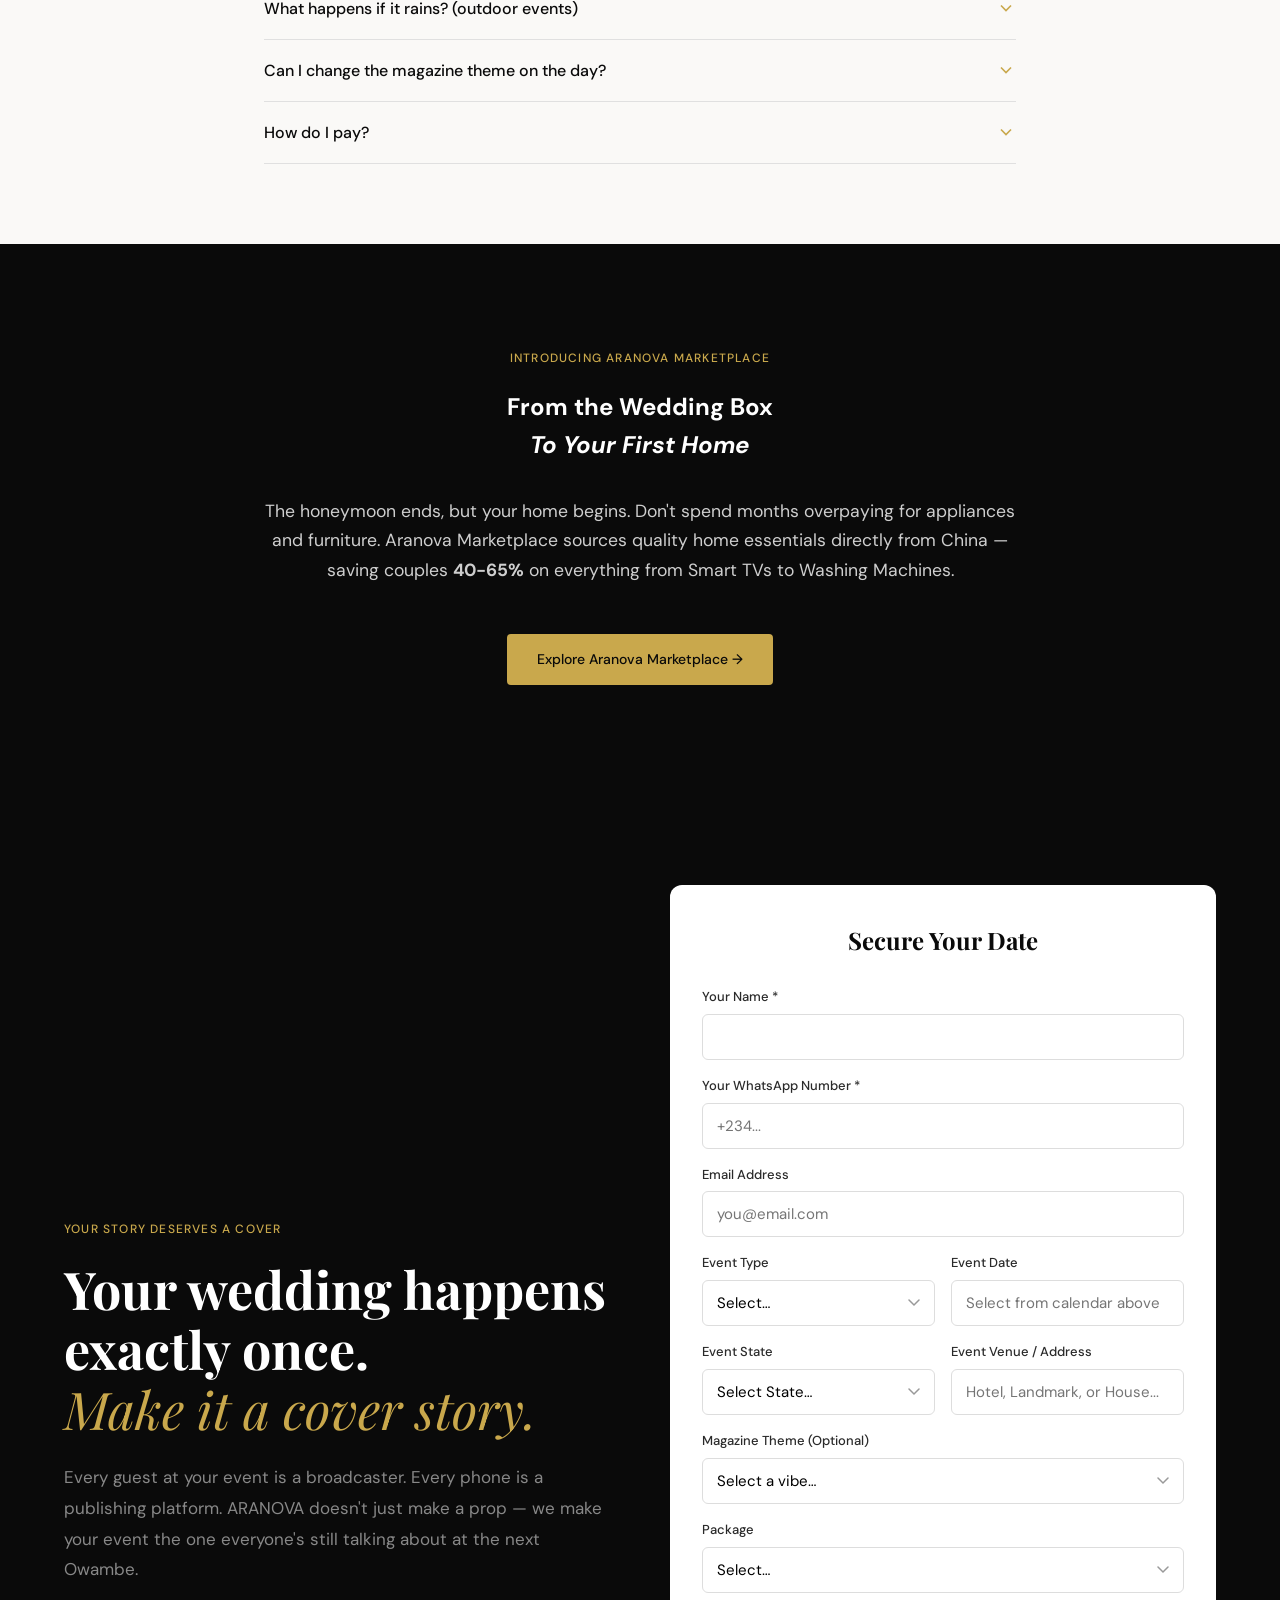
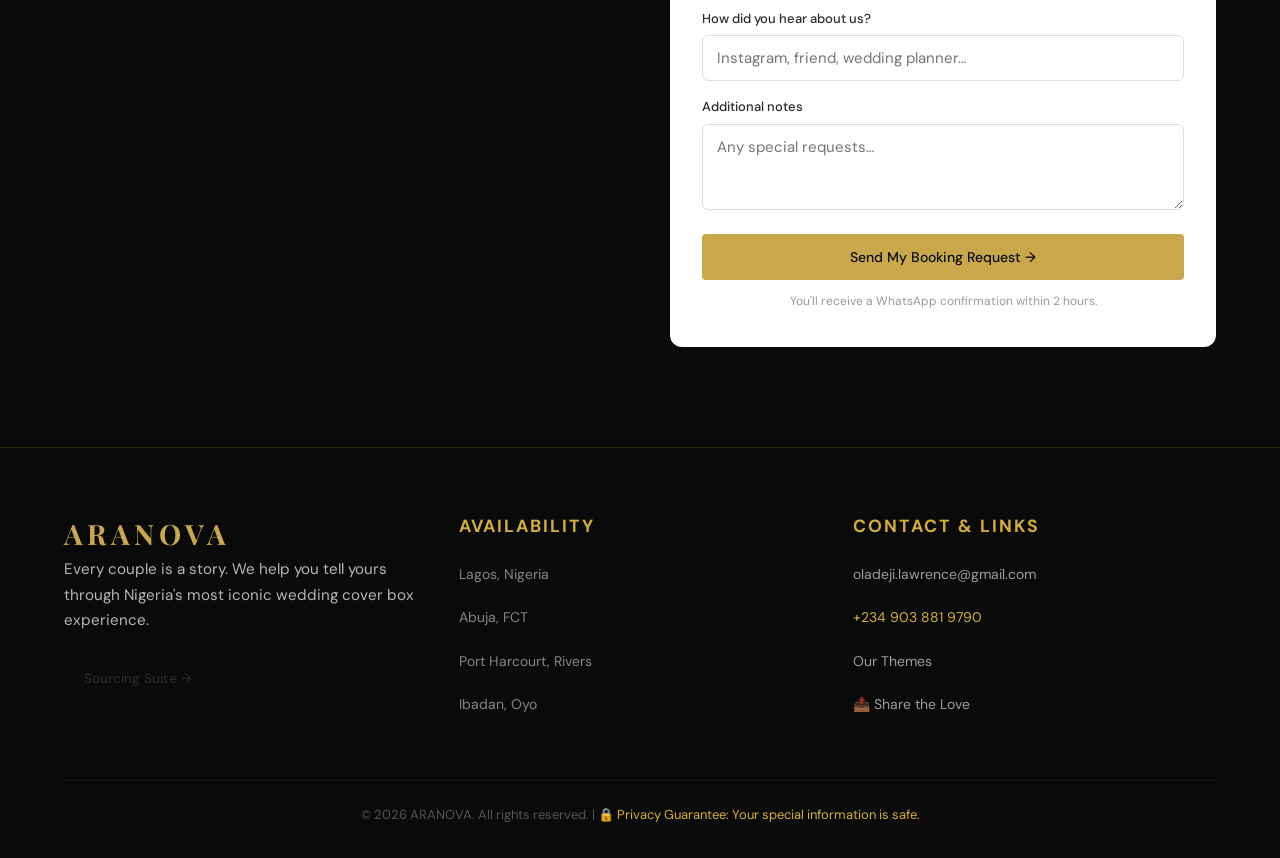
==== commit 58df3974: "Revert "feat: expand Real Events landing gallery to support 10 new authentic photo uploads" This rev" ====
--- a/index.html
+++ b/index.html
@@ -277,48 +277,7 @@
           <div class="gallery-overlay"><span></span></div><img src="assets/gallery-3.jpg"
             alt="Bride inside ARANOVA cover" loading="lazy" width="400" height="500">
         </div>
-        <!-- 10 NEW AUTHENTIC SLOTS FOR CUSTOMER UPLOADS -->
-        <div class="gallery-item square reveal">
-          <div class="gallery-overlay"><span></span></div><img src="assets/gallery-6.jpg" alt="ARANOVA Experience"
-            loading="lazy" width="400" height="400">
-        </div>
-        <div class="gallery-item portrait reveal">
-          <div class="gallery-overlay"><span></span></div><img src="assets/gallery-7.jpg" alt="ARANOVA Experience"
-            loading="lazy" width="400" height="500">
-        </div>
-        <div class="gallery-item square reveal">
-          <div class="gallery-overlay"><span></span></div><img src="assets/gallery-8.jpg" alt="ARANOVA Experience"
-            loading="lazy" width="400" height="400">
-        </div>
-        <div class="gallery-item portrait reveal">
-          <div class="gallery-overlay"><span></span></div><img src="assets/gallery-9.jpg" alt="ARANOVA Experience"
-            loading="lazy" width="400" height="500">
-        </div>
-        <div class="gallery-item square reveal">
-          <div class="gallery-overlay"><span></span></div><img src="assets/gallery-10.jpg" alt="ARANOVA Experience"
-            loading="lazy" width="400" height="400">
-        </div>
-        <div class="gallery-item portrait reveal">
-          <div class="gallery-overlay"><span></span></div><img src="assets/gallery-11.jpg" alt="ARANOVA Experience"
-            loading="lazy" width="400" height="500">
-        </div>
-        <div class="gallery-item square reveal">
-          <div class="gallery-overlay"><span></span></div><img src="assets/gallery-12.jpg" alt="ARANOVA Experience"
-            loading="lazy" width="400" height="400">
-        </div>
-        <div class="gallery-item portrait reveal">
-          <div class="gallery-overlay"><span></span></div><img src="assets/gallery-13.jpg" alt="ARANOVA Experience"
-            loading="lazy" width="400" height="500">
-        </div>
-        <div class="gallery-item square reveal">
-          <div class="gallery-overlay"><span></span></div><img src="assets/gallery-14.jpg" alt="ARANOVA Experience"
-            loading="lazy" width="400" height="400">
-        </div>
-        <div class="gallery-item portrait reveal">
-          <div class="gallery-overlay"><span></span></div><img src="assets/gallery-15.jpg" alt="ARANOVA Experience"
-            loading="lazy" width="400" height="500">
-        </div>
-        <!-- 16th item to complete the grid -->
+        <!-- 6th item to complete the grid -->
         <a href="#booking" class="gallery-item square reveal gallery-cta-item">
           <div class="gallery-cta-content">
             <span class="gallery-cta-star">✦</span>
